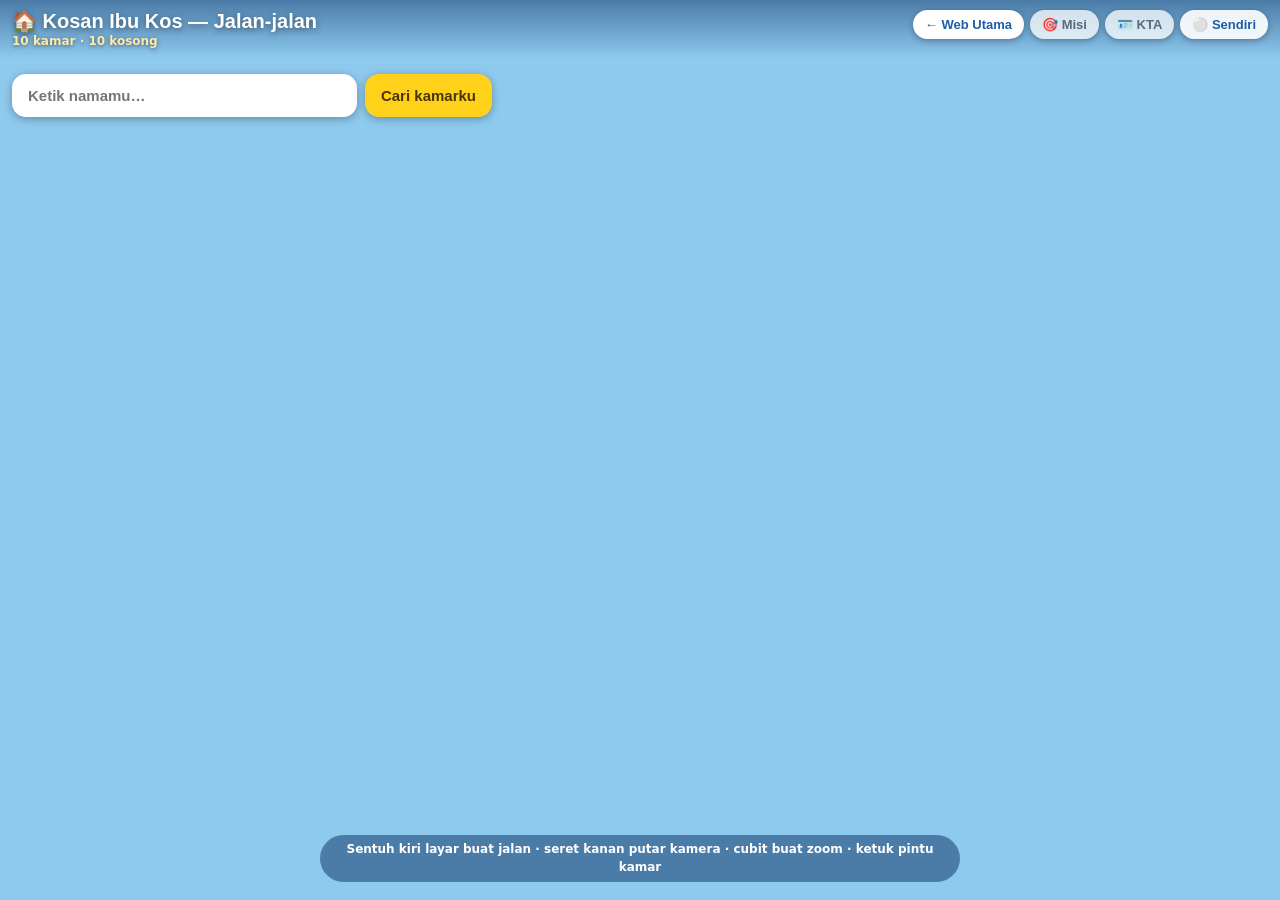
==== kosan-3d.html @ 2c5292d8 "Initial publish: Kosan Ibu Kos" ====
<!DOCTYPE html>
<html lang="id">
<head>
<meta charset="UTF-8">
<meta name="viewport" content="width=device-width, initial-scale=1, maximum-scale=1, user-scalable=no">
<title>Kosan Ibu Kos — Jalan-jalan</title>
<meta name="description" content="Jalan-jalan di Kosan Ibu Kos: gedung biru 2 lantai, 10 kamar, ruang tamu + WiFi. Ketik namamu, lihat preview kamarmu.">
<meta name="theme-color" content="#2E7FD6">
<link rel="icon" type="image/png" href="assets/favicon.png">
<link rel="stylesheet" href="fonts/fonts-local.css">
<style>
  * { box-sizing: border-box; margin: 0; padding: 0; -webkit-tap-highlight-color: transparent; }
  html, body { height: 100%; overflow: hidden; background: #8ec9ee;
    font-family: 'Nunito', system-ui, -apple-system, sans-serif; color: #1c2b3a; }
  #scene { position: fixed; inset: 0; }
  #scene canvas { display: block; touch-action: none; }

  .hud { position: fixed; z-index: 10; }
  #topbar { top: 0; left: 0; right: 0; display: flex; align-items: flex-start;
    justify-content: space-between; gap: 8px; padding: 10px 12px;
    background: linear-gradient(rgba(20,60,110,.55), rgba(20,60,110,0)); pointer-events: none; }
  #topbar > * { pointer-events: auto; }
  #hud-title h1 { font-family: 'Baloo 2', 'Nunito', sans-serif; font-size: 20px; line-height: 1.1;
    color: #fff; text-shadow: 0 2px 6px rgba(0,0,0,.45); white-space: nowrap; }
  #hud-title p { font-size: 12px; font-weight: 800; color: #FFE9A8;
    text-shadow: 0 1px 4px rgba(0,0,0,.5); margin-top: 2px; white-space: nowrap; }
  #topbtns { display: flex; flex-direction: row; flex-wrap: wrap; gap: 6px; justify-content: flex-end; }
  .pillbtn { font-family: 'Baloo 2', 'Nunito', sans-serif; font-size: 13px; font-weight: 700;
    border: none; border-radius: 999px; padding: 7px 12px; cursor: pointer;
    box-shadow: 0 2px 6px rgba(0,0,0,.3); white-space: nowrap; }
  #backLink { background: #fff; color: #1B5FA8; text-decoration: none; display: inline-block; }
  #misiBtn, #ktaBtn { background: rgba(255,255,255,.75); color: #5a6b7d; cursor: default; }

  #namebar { top: 74px; left: 12px; right: 12px; display: flex; gap: 8px; max-width: 480px; }
  #nameInput { flex: 1; min-width: 0; font-family: 'Nunito', sans-serif; font-size: 15px; font-weight: 700;
    padding: 11px 14px; border: 2px solid #fff; border-radius: 14px; outline: none;
    box-shadow: 0 2px 8px rgba(0,0,0,.3); color: #1c2b3a; }
  #nameInput:focus { border-color: #FFD11A; }
  #nameBtn { font-family: 'Baloo 2', 'Nunito', sans-serif; font-size: 15px; font-weight: 800;
    background: #FFD11A; color: #4a3400; border: none; border-radius: 14px; padding: 11px 16px;
    cursor: pointer; box-shadow: 0 2px 8px rgba(0,0,0,.3); white-space: nowrap; }
  #nameBtn:active { transform: scale(.97); }

  /* (Ronde 10b: #genderRow pindah ke dalam overlay masuk — bukan lagi
     elemen HUD; posisinya diatur #entryOverlay #genderRow.) */
  .gbtn { font-family: 'Baloo 2', 'Nunito', sans-serif; font-size: 13px; font-weight: 800;
    background: rgba(255,255,255,.85); color: #5a6b7d; border: 2px solid #fff; border-radius: 999px;
    padding: 6px 12px; cursor: pointer; box-shadow: 0 2px 6px rgba(0,0,0,.3); white-space: nowrap; }
  .gbtn.active { background: #2E7FD6; color: #fff; border-color: #2E7FD6; }
  .gbtn:active { transform: scale(.97); }

  /* Layar masuk (Ronde 10b — MULTIPLAYER-SPEC §4): overlay di atas dunia,
     nama + gender dipilih SEBELUM masuk dan TERKUNCI selama di dalam game
     (syarat multiplayer: identitas pemain lain harus stabil). */
  #entryOverlay { position: fixed; inset: 0; z-index: 40; display: none;
    align-items: center; justify-content: center; padding: 16px;
    background: rgba(10, 30, 60, .55); }
  #entryOverlay.open { display: flex; }
  #entryCard { width: 100%; max-width: 420px; background: #fff; border-radius: 20px;
    padding: 20px 18px; box-shadow: 0 10px 40px rgba(0,0,0,.45); text-align: center; }
  #entryCard h1 { font-family: 'Baloo 2', 'Nunito', sans-serif; font-size: 22px; color: #1B5FA8; }
  #entryCard .entry-sub { font-size: 14px; font-weight: 700; color: #33475c; margin: 6px 0 14px; }
  #entryName { width: 100%; font-family: 'Nunito', sans-serif; font-size: 16px; font-weight: 700;
    padding: 12px 14px; border: 2px solid #cfe0f2; border-radius: 14px; outline: none; color: #1c2b3a; }
  #entryName:focus { border-color: #FFD11A; }
  /* #genderRow tinggal di dalam kartu masuk (bukan lagi HUD): posisi
     statis di alur kartu, bukan fixed di layar. */
  #entryOverlay #genderRow { position: static; display: flex; gap: 8px; justify-content: center; margin: 12px 0; }
  #entryOverlay #genderRow .gbtn { font-size: 15px; padding: 9px 16px; }
  #entryBtn { font-family: 'Baloo 2', 'Nunito', sans-serif; font-size: 17px; font-weight: 800;
    background: #FFD11A; color: #4a3400; border: none; border-radius: 14px;
    padding: 12px 20px; width: 100%; cursor: pointer; box-shadow: 0 2px 8px rgba(0,0,0,.3); }
  #entryBtn:active { transform: scale(.98); }
  #entryCard .entry-note { font-size: 12px; font-weight: 700; color: #5a6b7d; margin-top: 12px; line-height: 1.45; }
  /* label identitas read-only di topbar (terkunci selama di dalam game) */
  #whoami { font-size: 12px; font-weight: 800; color: #fff;
    text-shadow: 0 1px 4px rgba(0,0,0,.5); margin-top: 2px; white-space: nowrap; }
  #whoami:empty { display: none; }
  #exitBtn { background: #fff; color: #1B5FA8; }
  /* Multiplayer v1 — pil status (§1.3): 🟢/🟡/⚪, ketuk = coba lagi. */
  #mpPill { background: rgba(255,255,255,.9); color: #1B5FA8; }

  /* joystick MENGAMBANG ala Mobile Legends (Ronde 9): tidak ada posisi
     tetap — alas 120px MUNCUL di titik sentuh kiri layar, hilang saat
     lepas. Posisi diatur via JS (style.left/top); display none = tidak
     menghalangi sentuhan (pointer-events none, semua sentuhan ke kanvas). */
  #joy { display: none; left: 0; top: 0; width: 120px; height: 120px; border-radius: 50%;
    background: rgba(255,255,255,.25); border: 2px solid rgba(255,255,255,.7);
    box-shadow: 0 3px 8px rgba(0,0,0,.3); touch-action: none;
    user-select: none; -webkit-user-select: none; pointer-events: none; }
  #joyKnob { position: absolute; left: 50%; top: 50%; width: 52px; height: 52px;
    border-radius: 50%; background: rgba(255,255,255,.9); border: 2px solid #fff;
    box-shadow: 0 2px 6px rgba(0,0,0,.35); transform: translate(-50%, -50%);
    pointer-events: none; }

  #roomCard { left: 12px; right: 12px; bottom: 12px; max-width: 480px; margin: 0 auto;
    background: #fff; border-radius: 18px; padding: 12px 14px 14px;
    box-shadow: 0 6px 24px rgba(0,0,0,.35); display: none; max-height: 240px; overflow-y: auto;
    transform: translateZ(0); }
  #roomCard.open { display: block; }
  /* Ronde 10a — kartu jangan menutupi avatar di tengah layar: di desktop
     kartu berlabuh di kanan bawah (avatar di tengah layar tetap keliatan);
     di HP tetap lembar bawah tapi bisa diciutkan jadi judul saja. */
  @media (min-width: 421px) {
    #roomCard { left: auto; right: 12px; bottom: 12px; width: 340px; max-width: calc(100vw - 24px); margin: 0; }
  }
  #roomCard.min #cardBody, #roomCard.min #cardActions { display: none; }
  #roomCard.min { padding-bottom: 10px; }
  #roomCard h2 { font-family: 'Baloo 2', 'Nunito', sans-serif; font-size: 18px; color: #1B5FA8;
    margin-bottom: 4px; padding-right: 76px; }
  #roomCard p { font-size: 14px; line-height: 1.45; font-weight: 700; color: #33475c; }
  #roomCard .stamp { display: inline-block; margin-top: 8px; font-family: 'Baloo 2', sans-serif;
    font-size: 12px; font-weight: 800; letter-spacing: 1px; color: #b3261e;
    border: 2px solid #b3261e; border-radius: 6px; padding: 2px 8px; transform: rotate(-2deg); }
  #roomCard .cardid { font-family: 'Baloo 2', sans-serif; font-size: 15px; color: #1B5FA8; }
  #roomCard .actions { display: flex; gap: 8px; margin-top: 10px; }
  #roomCard .actions button { font-family: 'Baloo 2', sans-serif; font-size: 14px; font-weight: 800;
    border: none; border-radius: 12px; padding: 9px 14px; cursor: pointer; }
  #goRoomBtn { background: #2E7FD6; color: #fff; }
  #cardClose { position: absolute; top: 8px; right: 10px; width: 30px; height: 30px;
    border: none; border-radius: 50%; background: #eef2f6; color: #33475c;
    font-size: 16px; font-weight: 900; cursor: pointer; }
  #cardToggle { position: absolute; top: 8px; right: 46px; width: 30px; height: 30px;
    border: none; border-radius: 50%; background: #eef2f6; color: #33475c;
    font-size: 14px; font-weight: 900; cursor: pointer; }
  #roomCard { position: fixed; }
  /* (Ronde 9: aturan card-open #joy DICABUT — joystick mengambang muncul
     di titik sentuh, tidak perlu digeser saat kartu terbuka.) */

  /* Ronde 10a — hint boleh membungkus (teks panjang terpotong di viewport
     sempit kalau nowrap) + jarak aman dari tepi bawah (safe-area iPhone). */
  #hint { left: 50%; transform: translateX(-50%); bottom: calc(18px + env(safe-area-inset-bottom, 0px));
    max-width: calc(100vw - 24px); font-size: 12px; font-weight: 800; line-height: 1.45;
    color: #fff; background: rgba(20,60,110,.55); padding: 6px 12px; border-radius: 999px;
    white-space: normal; text-align: center; pointer-events: none; }
  body.card-open #hint { display: none; }
  @media (max-width: 420px) {
    /* topbar jadi 2 baris: judul di atas, 3 pil sebaris di bawah (bukan kolom) */
    #topbar { flex-direction: column; align-items: stretch; gap: 6px; padding: 8px 12px; }
    #hud-title h1 { font-size: 16px; }
    #hud-title p { font-size: 11px; }
    #topbtns { justify-content: flex-start; }
    .pillbtn { font-size: 12px; padding: 6px 10px; }
    /* namebar di bawah topbar (topbar mobile ~81px) */
    #namebar { top: 88px; }
    #nameBtn { font-size: 14px; padding: 11px 13px; }
    /* hint naik ke atas joystick + boleh 2 baris (teks panjang) */
    #hint { bottom: calc(148px + env(safe-area-inset-bottom, 0px)); max-width: calc(100vw - 24px); white-space: normal;
      text-align: center; line-height: 1.45; font-size: 11px; }
    /* kartu lebih ramping di HP (tombol ciutkan tetap tersedia) */
    #roomCard { max-height: 200px; }
  }
</style>
<script type="importmap">
{
  "imports": {
    "three": "./vendor/three/three.module.js"
  }
}
</script>
</head>
<body>

<div id="scene"></div>

<div class="hud" id="topbar">
  <div id="hud-title">
    <h1>🏠 Kosan Ibu Kos — Jalan-jalan</h1>
    <p id="roomCount">10 kamar · 10 kosong</p>
    <p id="whoami"></p>
  </div>
  <div id="topbtns">
    <a id="backLink" class="pillbtn" href="index.html">← Web Utama</a>
    <button id="misiBtn" class="pillbtn" type="button" disabled title="Segera hadir">🎯 Misi</button>
    <button id="ktaBtn" class="pillbtn" type="button" disabled title="Segera hadir">🪪 KTA</button>
    <button id="exitBtn" class="pillbtn" type="button" style="display:none">🚪 Keluar</button>
    <button id="changeCharBtn" class="pillbtn" type="button" style="display:none">👤 Ganti karakter</button>
    <button id="mpPill" class="pillbtn" type="button" title="Status multiplayer — ketuk untuk coba lagi">⚪ Sendiri</button>
  </div>
</div>

<div class="hud" id="namebar">
  <input id="nameInput" type="text" placeholder="Ketik namamu…" maxlength="40" autocomplete="off">
  <button id="nameBtn" type="button">Cari kamarku</button>
</div>

<div class="hud" id="joy" aria-label="Joystick jalan">
  <div id="joyKnob"></div>
</div>

<div class="hud" id="hint">Sentuh kiri layar buat jalan · seret kanan putar kamera · cubit buat zoom · ketuk pintu kamar</div>

<div id="roomCard">
  <button id="cardToggle" type="button" aria-label="Ciutkan">▾</button>
  <button id="cardClose" type="button" aria-label="Tutup">✕</button>
  <h2 id="cardTitle"></h2>
  <div id="cardBody"></div>
  <div class="actions" id="cardActions"></div>
</div>

<!-- Layar masuk (Ronde 10b): nama + gender dipilih di sini SEBELUM masuk
     dunia dan terkunci di dalam game. #genderRow pindah ke sini dari HUD
     (bukan lagi toggle gonta-ganti di dalam game). -->
<div id="entryOverlay">
  <div id="entryCard">
    <h1>🏠 Kosan Ibu Kos</h1>
    <p class="entry-sub">Ketik namamu, pilih karakter, lalu masuk.</p>
    <input id="entryName" type="text" placeholder="Ketik namamu…" maxlength="40" autocomplete="off">
    <div id="genderRow">
      <button id="genderF" class="gbtn" type="button">👧 Cewek</button>
      <button id="genderM" class="gbtn" type="button">👦 Cowok</button>
    </div>
    <button id="entryBtn" type="button">Masuk Kosan</button>
    <p class="entry-note">Nama &amp; gender dikunci selama di dalam — keluar dulu untuk ganti.</p>
  </div>
</div>

<script type="module">
import * as THREE from 'three';

/* ==== PURE-START ==== */
/* Kebenaran kamar — disalin PERSIS dari web/app.js (baris 64-103).
   Jangan diubah: nama yang sama harus selalu dapat kamar + ID yang sama
   seperti di web utama. RESIDENTS kosong = semua kamar "Masih kosong". */
var RESIDENTS = {};

function normalize(nama) {
  return nama.trim().toLowerCase().replace(/\s+/g, ' ');
}
function roomFor(nama) {
  var s = normalize(nama), h = 0x811c9dc5;
  for (var i = 0; i < s.length; i++) {
    h ^= s.charCodeAt(i);
    h = Math.imul(h, 0x01000193) >>> 0;
  }
  return (h % 10) + 1;
}
function makeId(nama, room) {
  var clean = normalize(nama).replace(/[^a-z0-9]/g, '').slice(0, 4).toUpperCase();
  while (clean.length < 4) clean += 'X';
  return 'KOSAN-' + String(room).padStart(2, '0') + '-' + clean;
}
function previewFor(nama) {
  var key = normalize(nama);
  for (var n = 1; n <= 10; n++) {
    if (RESIDENTS[n] && normalize(RESIDENTS[n]) === key) {
      return { room: n, resident: true, moved: false };
    }
  }
  var hashRoom = roomFor(nama);
  if (!RESIDENTS[hashRoom]) {
    return { room: hashRoom, resident: false, moved: false };
  }
  for (var i = 1; i <= 10; i++) {
    if (!RESIDENTS[i]) {
      return { room: i, resident: false, moved: true, hashRoom: hashRoom };
    }
  }
  return null; /* kosan penuh */
}

/* Batas jalan avatar (halaman berpagar) + tabrakan gedung/meja.
   Murni matematika — bisa diuji di node tanpa WebGL. */
var YARD = { minX: -19, maxX: 19, minZ: -17, maxZ: 17 };
var BUILDING = { minX: -12.4, maxX: 12.4, minZ: -14.4, maxZ: -5.4 };
var TABLE_BOX = { minX: 15.2, maxX: 16.8, minZ: -2.8, maxZ: -1.2 };

function collideBuilding(x, z) {
  var r = 0.4;
  var bx0 = BUILDING.minX - r, bx1 = BUILDING.maxX + r;
  var bz0 = BUILDING.minZ - r, bz1 = BUILDING.maxZ + r;
  if (x > bx0 && x < bx1 && z > bz0 && z < bz1) {
    var dxl = x - bx0, dxr = bx1 - x, dzl = z - bz0, dzr = bz1 - z;
    var m = Math.min(dxl, dxr, dzl, dzr);
    if (m === dxl) x = bx0; else if (m === dxr) x = bx1;
    else if (m === dzl) z = bz0; else z = bz1;
  }
  return { x: x, z: z };
}
/* ---------- kontrol + kamera ala open-world-fantasy ----------
   Di-port VERBATIM dari ~/workspace/open-world-fantasy/js/controls.js
   (fungsi murni) + js/main.js (wiring) + js/config.js (SPEED/CAMERA).
   Ronde 7: menggantikan TOTAL skema ronde 4-6 (D-pad -> joystick
   avatar-relative -> joystick camera-relative + rotateCamera). Ketiga
   skema itu semuanya ditolak pemilik ("aneh banget kontrolnya"); skema
   fantasy ini yang sudah dia suka dan terbukti nyaman di HP-nya.
   Yang TIDAK di-port dan kenapa:
   - isTap: hanya untuk tombol yang berbagi layar dengan drag (tombol
     lompat fantasy). Ketuk pintu/teras/Ibu Kosan pakai handler sendiri
     (gerak<=10px + durasi<=1000ms, sudah lolos) — JANGAN disentuh.
   - stepVertical/resolveVertical/easeToward/collidesAt: gravitasi,
     lompat, air, dan tabrakan medan fantasy. Kosan: tanah datar y=0,
     tanpa lompat/air; tabrakan gedung/meja tetap pakai collideBuilding
     + TABLE_BOX Kosan (diterapkan axis-separated di animate).
   - groundHeight: tanah Kosan datar (0) — cameraPos memakai lantai
     minimum kamera 0,5 m. */
var SPEED = { walk: 4, run: 7 }; /* fantasy config.js */
var KOSAN_CAM = { dist: 9.5, min: 3, max: 12 }; /* dist awal 9,5 (framing spawn), zoom 3-12 ala fantasy */

function clampJoystick(dx, dy) {
  var mag = Math.hypot(dx, dy);
  if (mag <= 1) return { x: dx, y: dy };
  return { x: dx / mag, y: dy / mag };
}

/* Deadzone dengan histeresis (fantasy controls.js): mulai bergerak
   lewat 0,15, berhenti hanya di bawah 0,08 — getar jempol di dekat
   tepi stick tidak membuat karakter kejang (nyala-mati tiap frame). */
function deadzoneLatch(rawMag, wasMoving) {
  if (wasMoving) {
    if (rawMag < 0.08) return { mag: 0, moving: false };
    return { mag: rawMag, moving: true };
  }
  if (rawMag < 0.15) return { mag: 0, moving: false };
  return { mag: rawMag, moving: true };
}

/* Belok jalur terpendek (fantasy turnToward): current menuju target
   sejauh fraksi alpha, lewat sambungan ±PI yang pendek. */
function turnToward(current, target, alpha) {
  var a = Math.min(1, Math.max(0, alpha));
  var d = target - current;
  d = Math.atan2(Math.sin(d), Math.cos(d));
  return current + d * a;
}

/* Arah gerak camera-relative (fantasy moveVector): joystick atas
   (y = -1) = maju menjauhi kamera. Mengembalikan vektor satuan. */
function moveVector(joy, camYaw) {
  var mag = Math.hypot(joy.x, joy.y);
  if (mag < 1e-6) return { x: 0, z: 0 };
  var fx = -Math.sin(camYaw);
  var fz = -Math.cos(camYaw);
  var rx = Math.cos(camYaw);
  var rz = -Math.sin(camYaw);
  var mx = rx * joy.x + fx * -joy.y;
  var mz = rz * joy.x + fz * -joy.y;
  var m = Math.hypot(mx, mz) || 1;
  return { x: mx / m, z: mz / m };
}

/* Jepit pitch kamera (fantasy clampCamera): [-0,15, 1,1] radian. */
function clampCamera(pitch) {
  return Math.min(1.1, Math.max(-0.15, pitch));
}

/* Posisi kamera orbit (fantasy cameraPos): dist meter dari target pada
   yaw/pitch orbit, tidak di bawah 0,5 m dari tanah (tanah Kosan datar).
   Target Kosan = posisi avatar (y=0); +1,2 m di rumus = tinggi kamera
   di atas target, dan lookAt memakai target.y+1,5 (lihat animate). */
function cameraPos(target, yaw, pitch, dist) {
  var hDist = dist * Math.cos(pitch);
  var x = target.x + Math.sin(yaw) * hDist;
  var z = target.z + Math.cos(yaw) * hDist;
  var y = Math.max(target.y + Math.sin(pitch) * dist + 1.2, 0.5);
  return { x: x, y: y, z: z };
}

/* Zoom cubit: jari merenggang (d1 > d0) = mendekat (fantasy zoomByPinch). */
function zoomByPinch(dist, d0, d1) {
  if (d1 <= 0) return dist;
  return Math.max(KOSAN_CAM.min, Math.min(KOSAN_CAM.max, dist * (d0 / d1)));
}

/* Zoom roda gulir: gulir ke atas (deltaY negatif) = mendekat. */
function zoomByWheel(dist, deltaY) {
  return Math.max(KOSAN_CAM.min, Math.min(KOSAN_CAM.max, dist * (1 + deltaY * 0.001)));
}

/* ==== PURE-END ==== */

/* ==== MP-PURE-START ==== */
/* Multiplayer v1 — fungsi MURNI (MULTIPLAYER-SPEC §2, §3, §8).
   Tanpa THREE / DOM / MQTT: bisa diekstrak verbatim ke harness node.
   Memakai YARD dari blok PURE (batas validasi §2.7). */
var BROKERS = ['wss://broker.emqx.io:8084/mqtt', 'wss://broker.hivemq.com:8884/mqtt'];
var MP_TOPICS = { pos: 'kosan-ibu-kos/v1/pos', presence: 'kosan-ibu-kos/v1/presence/' };
var MP_RATE_MS = 100; /* publish pos maks tiap 100 ms (~10 Hz saat bergerak) */
var MP_HEARTBEAT_MS = 3000; /* heartbeat pos saat diam */
var MP_PRESENCE_MS = 30000; /* presence retained ditulis ulang tiap 30 dtk */
var MP_TIMEOUT_MS = 5000; /* tak ada kabar 5 dtk -> hapus pemain */
var MP_MAX_RENDER = 20; /* maks avatar remote dirender */
var MP_MAX_ROSTER = 50; /* maks entri pemain lain disimpan */

function mpRealmDikenal(realm) {
  if (realm === 'yard' || realm === 'living') return realm;
  if (typeof realm === 'string' && /^room-(?:[1-9]|10)$/.test(realm)) return realm;
  return 'yard'; /* realm tak dikenal -> perlakukan sebagai yard (§2.7) */
}
function mpBangunPos(id, nama, gender, realm, x, z, rot, gerak, ts) {
  return { id: id, nama: (nama || '').trim().slice(0, 40) || 'Pemain', gender: gender,
    realm: mpRealmDikenal(realm), x: x, z: z,
    rot: Math.atan2(Math.sin(rot), Math.cos(rot)),
    gerak: Math.max(0, Math.min(1, gerak)), ts: ts };
}
function mpBangunPresence(id, nama, gender, realm, ts) {
  return { id: id, nama: (nama || '').trim().slice(0, 40) || 'Pemain', gender: gender,
    realm: mpRealmDikenal(realm), ts: ts };
}
function mpPesanPergi(id) { /* keluar bersih (§4.4): presence '' retained */
  return { topic: MP_TOPICS.presence + id, payload: '', retain: true };
}
function mpValidasiPos(m, selfId) {
  if (!m || typeof m !== 'object') return null;
  if (typeof m.id !== 'string' || !m.id || m.id === selfId) return null;
  if (typeof m.x !== 'number' || !isFinite(m.x) || m.x < YARD.minX - 1 || m.x > YARD.maxX + 1) return null;
  if (typeof m.z !== 'number' || !isFinite(m.z) || m.z < YARD.minZ - 1 || m.z > YARD.maxZ + 1) return null;
  if (typeof m.rot !== 'number' || !isFinite(m.rot)) return null;
  if (typeof m.gerak !== 'number' || !isFinite(m.gerak) || m.gerak < 0 || m.gerak > 1) return null;
  if (m.gender !== 'cewek' && m.gender !== 'cowok') return null;
  var nama = (typeof m.nama === 'string' ? m.nama.trim().slice(0, 40) : '') || 'Pemain';
  return { id: m.id, nama: nama, gender: m.gender,
    realm: mpRealmDikenal(typeof m.realm === 'string' ? m.realm : 'yard'),
    x: m.x, z: m.z, rot: Math.atan2(Math.sin(m.rot), Math.cos(m.rot)), gerak: m.gerak,
    ts: (typeof m.ts === 'number' ? m.ts : 0) };
}
function mpValidasiPresence(m, selfId) {
  if (!m || typeof m !== 'object') return null;
  if (typeof m.id !== 'string' || !m.id || m.id === selfId) return null;
  if (m.gender !== 'cewek' && m.gender !== 'cowok') return null;
  var nama = (typeof m.nama === 'string' ? m.nama.trim().slice(0, 40) : '') || 'Pemain';
  return { id: m.id, nama: nama, gender: m.gender,
    realm: mpRealmDikenal(typeof m.realm === 'string' ? m.realm : 'yard'),
    ts: (typeof m.ts === 'number' ? m.ts : 0) };
}
function mpProsesPesan(topik, teks, selfId) {
  if (typeof topik !== 'string') return null;
  var isPos = (topik === MP_TOPICS.pos);
  var isPresence = (topik.indexOf(MP_TOPICS.presence) === 0);
  if (!isPos && !isPresence) return null;
  if (isPresence && teks === '') {
    var idPergi = topik.slice(MP_TOPICS.presence.length);
    if (!idPergi || idPergi === selfId) return null;
    return { kind: 'hapus', id: idPergi };
  }
  var m;
  try { m = JSON.parse(teks); } catch (e) { return null; }
  if (isPos) {
    var p = mpValidasiPos(m, selfId);
    return p ? { kind: 'pos', msg: p } : null;
  }
  var pr = mpValidasiPresence(m, selfId);
  return pr ? { kind: 'presence', msg: pr } : null;
}
function mpHashFase(id) { /* offset fase ayunan 0..2π, turunan dari id (§3.4) */
  var h = 0;
  for (var i = 0; i < id.length; i++) h = (Math.imul(h, 31) + id.charCodeAt(i)) >>> 0;
  return (h % 628) / 100;
}
function mpBungkusSudut(beda) { /* bungkus beda hadap ke [-PI, PI] (§3.3) */
  while (beda > Math.PI) beda -= Math.PI * 2;
  while (beda < -Math.PI) beda += Math.PI * 2;
  return beda;
}
function mpLerpSatu(nilai, target, dt) { /* lerp eksponensial 1-exp(-12*dt) (§3.3) */
  return nilai + (target - nilai) * (1 - Math.exp(-12 * dt));
}
function mpHarusPublish(lastSent, now, bergerak) { /* rate publish (§2.4) */
  if (now - lastSent < MP_RATE_MS) return false;
  return bergerak || (now - lastSent >= MP_HEARTBEAT_MS);
}
function mpSweeperTick(entries, now) { /* id yang tak ada kabar > 5 dtk (§2.5) */
  var out = [];
  for (var id in entries) {
    var e = entries[id];
    if (e.bot) continue; /* bot tes ?bot=N tidak pernah timeout */
    if (now - e.lastSeen > MP_TIMEOUT_MS) out.push(id);
  }
  return out;
}
function mpPilihBuang(entries, maxN) { /* roster > 50: buang lastSeen tertua (§2.7) */
  var ids = Object.keys(entries);
  if (ids.length <= maxN) return [];
  ids.sort(function (a, b) { return (entries[a].lastSeen || 0) - (entries[b].lastSeen || 0); });
  return ids.slice(0, ids.length - maxN);
}
function mpHitungDuplikat(entries) { /* label akhiran · #XXXX (§2.6) */
  /* Dihitung PER ALAM: dua nama sama di alam berbeda tidak pernah tampil
     bersama di satu layar, jadi tidak perlu akhiran. */
  var hitung = {};
  for (var id in entries) {
    var e = entries[id];
    var k = e.realm + '\n' + String(e.nama || '').trim().toLowerCase();
    hitung[k] = (hitung[k] || 0) + 1;
  }
  var out = {};
  for (var id2 in entries) {
    var e2 = entries[id2];
    var k2 = e2.realm + '\n' + String(e2.nama || '').trim().toLowerCase();
    out[id2] = hitung[k2] > 1 ? (e2.nama + ' · #' + id2.slice(0, 4)) : e2.nama;
  }
  return out;
}
function mpPilihRender(entries, myX, myZ, myRealm, maxN) { /* 20 terdekat di realm sama (§3.5) */
  var arr = [];
  for (var id in entries) {
    var e = entries[id];
    if (e.realm !== myRealm) continue;
    var dx = e.tx - myX, dz = e.tz - myZ;
    arr.push({ id: id, d: dx * dx + dz * dz });
  }
  arr.sort(function (a, b) { return a.d - b.d; });
  var out = [];
  for (var i = 0; i < arr.length && i < maxN; i++) out.push(arr[i].id);
  return out;
}
function mpTeksStatus(status, n) { /* teks pil status (§1.3) */
  if (status === 'on') return n > 0 ? ('🟢 ' + n + ' pemain di sini') : '🟢 Tersambung';
  if (status === 'connecting') return '🟡 Menghubungkan…';
  return '⚪ Sendiri — ketuk untuk coba lagi';
}
/* ==== MP-PURE-END ==== */

/* ---------- util ---------- */
function escapeHtml(s) {
  return String(s).replace(/[&<>"']/g, function (c) {
    return { '&': '&amp;', '<': '&lt;', '>': '&gt;', '"': '&quot;', "'": '&#39;' }[c];
  });
}
function textTexture(text, opt) {
  opt = opt || {};
  var w = opt.w || 512, h = opt.h || 128;
  var cv = document.createElement('canvas');
  cv.width = w; cv.height = h;
  var ctx = cv.getContext('2d');
  function draw() {
    ctx.clearRect(0, 0, w, h);
    if (opt.bg) { ctx.fillStyle = opt.bg; ctx.fillRect(0, 0, w, h); }
    if (opt.circle) {
      ctx.fillStyle = opt.circle;
      ctx.beginPath(); ctx.arc(w / 2, h / 2, Math.min(w, h) / 2 - 6, 0, Math.PI * 2); ctx.fill();
    }
    ctx.font = (opt.weight || 800) + ' ' + (opt.size || 64) + 'px "Baloo 2", "Nunito", sans-serif';
    ctx.textAlign = 'center'; ctx.textBaseline = 'middle';
    if (opt.stroke) { ctx.lineWidth = opt.strokeWidth || 10; ctx.strokeStyle = opt.stroke; ctx.strokeText(text, w / 2, h / 2 + 2); }
    ctx.fillStyle = opt.color || '#fff';
    ctx.fillText(text, w / 2, h / 2 + 2);
  }
  draw();
  var tex = new THREE.CanvasTexture(cv);
  tex.colorSpace = THREE.SRGBColorSpace;
  tex.anisotropy = 4;
  /* gambar ulang di canvas yang sama (dipakai papan setelah font web siap) */
  tex.userData.redraw = function () { draw(); tex.needsUpdate = true; };
  return tex;
}

/* ---------- renderer / scene / kamera ---------- */
var container = document.getElementById('scene');
var renderer = new THREE.WebGLRenderer({ antialias: true });
renderer.setPixelRatio(Math.min(window.devicePixelRatio || 1, 2));
renderer.setSize(window.innerWidth, window.innerHeight);
renderer.shadowMap.enabled = true;
renderer.shadowMap.type = THREE.PCFSoftShadowMap;
container.appendChild(renderer.domElement);

var scene = new THREE.Scene();
scene.background = new THREE.Color(0x8ec9ee);
scene.fog = new THREE.Fog(0x8ec9ee, 55, 110);

/* ---------- kamera orbit ala open-world-fantasy (OrbitControls DICABUT
   ronde 7 — vendor/three/OrbitControls.js tidak terpakai lagi) ----------
   State: camYaw (azimuth), camPitch (ketinggian), camDist (jarak zoom),
   camTarget (titik yang diikuti = posisi avatar). Nilai awal mereproduksi
   framing spawn lama — dicek hitungannya: camTarget (0,0,12),
   camYaw 0, camPitch 0,35, camDist 9,5 ->
   hDist = 9,5*cos(0,35) = 8,92; kamera (0, 0+sin(0,35)*9,5+1,2, 12+8,92)
   = (0, 4,46, 20,92) ≈ (0, 4,5, 21) lama; lookAt (0, 1,5, 12) ≈ target
   lama (0, 1,2, 12). */
var camera = new THREE.PerspectiveCamera(55, window.innerWidth / window.innerHeight, 0.1, 200);
camera.position.set(0, 4.5, 21);
var camYaw = 0, camPitch = 0.25, camDist = KOSAN_CAM.dist; /* Ronde 10d: pitch 0,35 -> sudut atas papan KOSAN DIBUKA 29,3 deg > setengah-FOV 27,5 (terpotong di tepi atas layar spawn); 0,25 -> 25,2 deg, muat */
var camTarget = new THREE.Vector3(0, 0, 12);

/* ---------- cahaya siang ---------- */
var sun = new THREE.DirectionalLight(0xfff2d9, 2.0);
sun.position.set(18, 30, 14);
sun.castShadow = true;
sun.shadow.mapSize.set(1024, 1024);
sun.shadow.camera.left = -30; sun.shadow.camera.right = 30;
sun.shadow.camera.top = 30; sun.shadow.camera.bottom = -30;
sun.shadow.camera.far = 90;
sun.shadow.bias = -0.0005;
scene.add(sun);
scene.add(new THREE.HemisphereLight(0xbfe3ff, 0x8fbf6a, 1.0));

/* ---------- material dipakai ulang ---------- */
var M = {
  blueWall: new THREE.MeshLambertMaterial({ color: 0x2e8fe0 }),
  blueDark: new THREE.MeshLambertMaterial({ color: 0x1b5fa8 }),
  white: new THREE.MeshLambertMaterial({ color: 0xffffff }),
  trim: new THREE.MeshLambertMaterial({ color: 0xf4f8ff }),
  roof: new THREE.MeshLambertMaterial({ color: 0x8d9aa8 }),
  glass: new THREE.MeshBasicMaterial({ color: 0xfff3c4 }),
  ground: new THREE.MeshLambertMaterial({ color: 0x69b85e }),
  path: new THREE.MeshLambertMaterial({ color: 0xd8d3c8 }),
  fence: new THREE.MeshLambertMaterial({ color: 0xffffff }),
  trunk: new THREE.MeshLambertMaterial({ color: 0x8a5a33 }),
  leaf: new THREE.MeshLambertMaterial({ color: 0x3f9e4d }),
  leaf2: new THREE.MeshLambertMaterial({ color: 0x57b368 }),
  wood: new THREE.MeshLambertMaterial({ color: 0xa9743f }),
  woodDark: new THREE.MeshLambertMaterial({ color: 0x7c5227 }),
  skin: new THREE.MeshLambertMaterial({ color: 0xf2c89b }),
  shirtRed: new THREE.MeshLambertMaterial({ color: 0xe14b4b }),
  pantsGrey: new THREE.MeshLambertMaterial({ color: 0x8d9aa8 }),
  capBlue: new THREE.MeshLambertMaterial({ color: 0x2e7fd6 }),
  /* --- palet karakter "anak kos" (desain sendiri, Ronde 8) --- */
  teeCream: new THREE.MeshLambertMaterial({ color: 0xf6ce7d }),
  teeTeal: new THREE.MeshLambertMaterial({ color: 0x2a9d8f }),
  shortsKhaki: new THREE.MeshLambertMaterial({ color: 0xd9c08a }),
  shoeWhite: new THREE.MeshLambertMaterial({ color: 0xf7f9fc }),
  skinBebaz: new THREE.MeshLambertMaterial({ color: 0xe0a97e }),
  eyeDark: new THREE.MeshBasicMaterial({ color: 0x141414 }),
  cheekPink: new THREE.MeshBasicMaterial({ color: 0xf28b82, transparent: true, opacity: 0.55 }),
  smileBrown: new THREE.MeshLambertMaterial({ color: 0x5a2e22 }),
  dressBlue: new THREE.MeshLambertMaterial({ color: 0x2e7fd6 }),
  apron: new THREE.MeshLambertMaterial({ color: 0xff8c2e }),
  hairDark: new THREE.MeshLambertMaterial({ color: 0x3a2a1e }),
  hairGrey: new THREE.MeshLambertMaterial({ color: 0xd8d8d8 }),
  routerWhite: new THREE.MeshLambertMaterial({ color: 0xf2f4f6 }),
  ledGreen: new THREE.MeshBasicMaterial({ color: 0x2ecc40 }),
  rug: new THREE.MeshLambertMaterial({ color: 0xd95f4b }),
  cushion: new THREE.MeshLambertMaterial({ color: 0xffd11a }),
  cushion2: new THREE.MeshLambertMaterial({ color: 0x2ecc71 }),
  /* --- interior ruang tamu (Ronde 10b, "beda alam") --- */
  wallCream: new THREE.MeshLambertMaterial({ color: 0xf3e5c8 }),
  ceilCream: new THREE.MeshLambertMaterial({ color: 0xe8dcc0 }),
  floorWood: new THREE.MeshLambertMaterial({ color: 0xc9a06a }),
  cloud: new THREE.MeshLambertMaterial({ color: 0xffffff }),
  signBg: new THREE.MeshLambertMaterial({ color: 0x1b4f8a })
};
var GEO = {
  box: new THREE.BoxGeometry(1, 1, 1),
  sphere: new THREE.SphereGeometry(1, 20, 14),
  cyl: new THREE.CylinderGeometry(1, 1, 1, 12),
  capsule: new THREE.CapsuleGeometry(1, 1, 4, 10)
};
function box(mat, sx, sy, sz, x, y, z, parent) {
  var m = new THREE.Mesh(GEO.box, mat);
  m.scale.set(sx, sy, sz); m.position.set(x, y, z);
  m.castShadow = true; m.receiveShadow = true;
  (parent || scene).add(m);
  return m;
}
function ball(mat, r, x, y, z, parent, sx, sy, sz) {
  var m = new THREE.Mesh(GEO.sphere, mat);
  m.scale.set(r * (sx || 1), r * (sy || 1), r * (sz || 1));
  m.position.set(x, y, z);
  m.castShadow = true;
  (parent || scene).add(m);
  return m;
}
function cyl(mat, rt, rb, h, x, y, z, parent) {
  var m = new THREE.Mesh(GEO.cyl, mat);
  m.scale.set(rt, h, rb);
  m.position.set(x, y, z);
  m.castShadow = true;
  (parent || scene).add(m);
  return m;
}

/* ---------- dunia ---------- */
var ROOM_DOORS = {};   /* n -> { mesh, pos } */
var clickables = [];   /* mesh dengan userData.card */
var LIVING_POS = new THREE.Vector3(16, 0.5, -2);

function buildWorld() {
  /* tanah + jalan setapak */
  var ground = new THREE.Mesh(new THREE.PlaneGeometry(140, 140), M.ground);
  ground.rotation.x = -Math.PI / 2;
  ground.receiveShadow = true;
  scene.add(ground);
  var path = box(M.path, 2.4, 0.06, 24, 0, 0.03, 6);
  path.receiveShadow = true;

  /* pagar keliling (celah gerbang di selatan) */
  function fenceRun(x0, z0, x1, z1) {
    var len = Math.hypot(x1 - x0, z1 - z0);
    var m = box(M.fence, len, 0.9, 0.15, (x0 + x1) / 2, 0.45, (z0 + z1) / 2);
    m.rotation.y = -Math.atan2(z1 - z0, x1 - x0);
    return m;
  }
  fenceRun(-20, -18, 20, -18);
  fenceRun(-20, -18, -20, 18);
  fenceRun(20, -18, 20, 18);
  fenceRun(-20, 18, -1.6, 18);
  fenceRun(1.6, 18, 20, 18);
  box(M.fence, 0.3, 1.5, 0.3, -1.6, 0.75, 18);
  box(M.fence, 0.3, 1.5, 0.3, 1.6, 0.75, 18);

  /* ---- gedung kosan: biru terang, 2 lantai ---- */
  var bld = box(M.blueWall, 24, 7, 8, 0, 3.5, -10);
  bld.castShadow = true;
  /* lis putih antar lantai + lis atap */
  box(M.trim, 24.4, 0.25, 8.3, 0, 3.35, -10);
  box(M.trim, 24.4, 0.3, 8.3, 0, 6.95, -10);
  /* atap datar + parapet */
  box(M.roof, 24.6, 0.25, 8.6, 0, 7.15, -10);
  box(M.blueDark, 24.6, 0.6, 0.25, 0, 7.5, -5.85);
  box(M.blueDark, 24.6, 0.6, 0.25, 0, 7.5, -14.15);
  box(M.blueDark, 0.25, 0.6, 8.3, -12.2, 7.5, -10);
  box(M.blueDark, 0.25, 0.6, 8.3, 12.2, 7.5, -10);

  /* papan KOSAN DIBUKA di atas atap depan — RONDE 2: tekstur + mesh DIBANGUN
     SETELAH document.fonts.ready (font Baloo 2 sudah termuat), supaya teks
     tidak pernah digambar dengan font fallback. Sebelum callback, papan
     belum ada di scene. Fallback 3 detik kalau fonts.ready tidak kunjung
     resolve. ?debug=sign: <img> menampilkan canvas yang SAMA dengan
     tekstur baru. ?debug=nosign: mesh papan tidak ditambahkan ke scene
     (diagnostik kotak biru — kalau kotak hilang, kotak = papan). */
  var sign = null;
  var signTex = null;
  window.__kosanSign = null;
  var signDebugImg = null;
  if (location.search.indexOf('debug=sign') !== -1) {
    signDebugImg = document.createElement('img');
    signDebugImg.alt = 'debug tekstur papan KOSAN DIBUKA';
    signDebugImg.style.cssText = 'position:fixed;top:8px;left:8px;z-index:9999;max-width:92vw;border:3px solid #ff0000;background:#fff;';
    document.body.appendChild(signDebugImg);
  }
  var signBuilt = false;
  function buildSign() {
    if (signBuilt) return;
    signBuilt = true;
    signTex = textTexture('KOSAN DIBUKA', { w: 1024, h: 160, bg: '#1b4f8a', color: '#ffffff', size: 104 });
    sign = new THREE.Mesh(new THREE.PlaneGeometry(13, 2.03),
      new THREE.MeshBasicMaterial({ map: signTex, side: THREE.DoubleSide }));
    sign.position.set(0, 8.6, -5.7);
    sign.material.map = signTex;
    sign.material.needsUpdate = true;
    if (location.search.indexOf('debug=nosign') === -1) scene.add(sign);
    window.__kosanSign = sign;
    if (signDebugImg) signDebugImg.src = signTex.image.toDataURL();
  }
  if (document.fonts && document.fonts.ready) {
    document.fonts.ready.then(buildSign);
    setTimeout(buildSign, 3000);
  } else {
    buildSign();
  }
  /* tiang penyangga papan */
  box(M.blueDark, 0.18, 1.6, 0.18, -5, 7.9, -5.85);
  box(M.blueDark, 0.18, 1.6, 0.18, 5, 7.9, -5.85);

  /* jendela (bingkai putih + kaca hangat) */
  var winX = [-7.5, -2.5, 2.5, 7.5];
  winX.forEach(function (x) {
    [1.9, 5.3].forEach(function (y) {
      box(M.trim, 1.7, 1.5, 0.06, x, y, -5.96);
      var g = new THREE.Mesh(new THREE.PlaneGeometry(1.4, 1.2), M.glass);
      g.position.set(x, y, -5.92);
      scene.add(g);
    });
  });

  /* balkon lantai 2 + pagar balkon + kolom */
  box(M.trim, 24, 0.25, 1.8, 0, 3.3, -5.1);
  box(M.white, 24, 0.08, 0.08, 0, 4.35, -4.25);
  for (var px = -11.5; px <= 11.5; px += 2.3) {
    box(M.white, 0.08, 0.95, 0.08, px, 3.85, -4.25);
  }
  box(M.trim, 0.5, 3.3, 0.5, -11.5, 1.65, -4.6);
  box(M.trim, 0.5, 3.3, 0.5, 11.5, 1.65, -4.6);

  /* 10 pintu kamar bernomor */
  var doorX = [-10, -5, 0, 5, 10];
  for (var n = 1; n <= 10; n++) {
    var floor2 = n > 5;
    var x = doorX[(n - 1) % 5];
    var yBase = floor2 ? 3.42 : 0;
    var doorMat = new THREE.MeshLambertMaterial({ color: 0xa9743f });
    var door = new THREE.Mesh(GEO.box, doorMat);
    door.scale.set(1.3, 2.4, 0.14);
    door.position.set(x, yBase + 1.2, -5.94);
    door.castShadow = true;
    door.userData = { card: 'room', room: n };
    scene.add(door);
    clickables.push(door);
    /* gagang pintu */
    ball(new THREE.MeshLambertMaterial({ color: 0xffd11a }), 0.07, x + 0.45, yBase + 1.15, -5.85);
    /* nomor di atas pintu */
    var numTex = textTexture(String(n), { w: 256, h: 256, circle: '#ffffff', color: '#1b5fa8', size: 150 });
    var num = new THREE.Mesh(new THREE.PlaneGeometry(0.55, 0.55),
      new THREE.MeshBasicMaterial({ map: numTex, transparent: true }));
    num.position.set(x, yBase + 2.78, -5.9);
    scene.add(num);
    ROOM_DOORS[n] = {
      mesh: door,
      pos: new THREE.Vector3(x, yBase + 1.2, -4.1)
    };
  }

  /* ---- ruang tamu (teras di sisi kanan depan gedung) ---- */
  var rug = box(M.rug, 5.4, 0.05, 4.2, 16, 0.03, -2);
  rug.userData = { card: 'living' };
  rug.castShadow = false;
  clickables.push(rug);
  var table = box(M.wood, 1.6, 0.12, 0.9, 16, 0.45, -2);
  table.userData = { card: 'living' };
  clickables.push(table);
  box(M.woodDark, 0.12, 0.45, 0.12, 15.35, 0.22, -2.35);
  box(M.woodDark, 0.12, 0.45, 0.12, 16.65, 0.22, -2.35);
  box(M.woodDark, 0.12, 0.45, 0.12, 15.35, 0.22, -1.65);
  box(M.woodDark, 0.12, 0.45, 0.12, 16.65, 0.22, -1.65);
  /* Ronde 10b — router PINDAH KE DALAM ruang tamu (buildLivingRoom):
     tidak ada lagi WiFi di atas meja terbuka di halaman depan (perintah
     pemilik: tidak ada orang naruh router di luar rumah). Meja teras tetap
     ada sebagai tempat duduk luar, tanpa router. */
  /* bantal duduk */
  var c1 = cyl(M.cushion, 0.42, 0.42, 0.18, 14.3, 0.09, -3.2);
  c1.userData = { card: 'living' }; clickables.push(c1);
  var c2 = cyl(M.cushion2, 0.42, 0.42, 0.18, 17.7, 0.09, -0.9);
  c2.userData = { card: 'living' }; clickables.push(c2);
  /* hit-proxy tak terlihat untuk SELURUH teras (ronde 2): router kecil susah
     diketuk — proxy ini menjamin ketukan di area teras membuka kartu WiFi.
     visible tetap true (raycast melewatkan visible:false); tak kasat mata
     via opacity 0 + depthWrite false; tidak menulis bayangan. */
  var livingHit = new THREE.Mesh(new THREE.BoxGeometry(7, 1.6, 5.4),
    new THREE.MeshBasicMaterial({ transparent: true, opacity: 0, depthWrite: false }));
  livingHit.position.set(16, 0.8, -2);
  livingHit.userData = { card: 'living' };
  scene.add(livingHit);
  clickables.push(livingHit);
  /* papan kecil RUANG TAMU */
  cyl(M.woodDark, 0.06, 0.06, 1.6, 13.4, 0.8, -4.6);
  var rtTex = textTexture('RUANG TAMU', { w: 512, h: 128, bg: '#7c5227', color: '#ffffff', size: 62 });
  var rt = new THREE.Mesh(new THREE.PlaneGeometry(1.7, 0.42),
    new THREE.MeshBasicMaterial({ map: rtTex }));
  rt.position.set(13.4, 1.75, -4.6);
  rt.rotation.y = Math.PI / 4;
  scene.add(rt);

  /* pohon + bangku */
  function tree(x, z) {
    cyl(M.trunk, 0.22, 0.3, 2.2, x, 1.1, z);
    ball(M.leaf, 1.5, x, 3.1, z);
    ball(M.leaf2, 1.0, x + 0.8, 2.5, z + 0.3);
    ball(M.leaf2, 0.9, x - 0.7, 2.6, z - 0.4);
  }
  tree(-17, 8); tree(17.5, 9); tree(-17, -11.5);
  box(M.wood, 1.8, 0.08, 0.5, 3.5, 0.5, 3.5);
  box(M.woodDark, 0.08, 0.5, 0.08, 2.7, 0.25, 3.5);
  box(M.woodDark, 0.08, 0.5, 0.08, 4.3, 0.25, 3.5);
  box(M.wood, 1.8, 0.6, 0.08, 3.5, 0.85, 3.28);

  /* awan */
  function cloud(x, y, z, s) {
    var g = new THREE.Group();
    ball(M.cloud, 1.6 * s, 0, 0, 0, g);
    ball(M.cloud, 1.1 * s, 1.6 * s, -0.2 * s, 0.3 * s, g);
    ball(M.cloud, 1.0 * s, -1.5 * s, -0.25 * s, -0.2 * s, g);
    g.position.set(x, y, z);
    g.children.forEach(function (c) { c.castShadow = false; });
    scene.add(g);
  }
  cloud(-22, 20, -30, 1.2); cloud(18, 23, -38, 1.5); cloud(2, 21, 30, 1.0);
}

/* ---------- ruang tamu DALAM — "beda alam" (Ronde 10b) ----------
   Perintah pemilik 8 Nov 21:01: masuk kosan dibikin beda alam kayak Museum
   3D Hearts2Hearts — interior adalah scene/ruang TERPISAH dari halaman
   luar, dimasuki lewat pintu. Keputusan implementasi: scene THREE kedua
   (livingScene), BUKAN geometri di lokasi teras. Alasan:
   - Sesuai perintah ("beda alam", scene terpisah) + MULTIPLAYER-SPEC §8
     (realm = field di pesan; 'living' sudah disiapkan sejak v1).
   - Halaman tidak perlu dirombak: buildWorld() tidak disentuh sama
     sekali; kamera/joystick/animate yang sama dipakai ulang dengan
     realm aktif sebagai saklar (render + tabrakan + ketuk).
   - Dinding satu-sisi (menghadap ke dalam): kamera orbit tidak pernah
     terhalang dinding saat zoom-out — avatar selalu kelihatan.
   Router ada DI DALAM ruangan ini (meja + 2 antena + LED hijau),
   bukan lagi di atas meja terbuka di halaman depan. */
var livingScene = new THREE.Scene();
livingScene.background = new THREE.Color(0x2b2118);
var livingClickables = []; /* target ketuk di alam 'living' */
/* Batas jalan + tabrakan di dalam ruangan 9x7 (dinding dikurangi radius
   avatar 0,4); meja router di sisi utara. */
var LIVING = { minX: -4.0, maxX: 4.0, minZ: -3.0, maxZ: 3.0 };
var LIVING_TABLE = { minX: -1.1, maxX: 1.1, minZ: -2.9, maxZ: -1.3 };
/* Ronde 10d (perintah pemilik 22:33): perabot 10c DICABUT — isi kosan
   dibangun lewat komen + like terbanyak, fasilitas muncul di 3D HANYA
   setelah dibangun di episode. Ruangan kembali sederhana: meja router
   (Ep2, sudah dibangun) + alas + 2 bantal. */
var LIVING_SPAWN = { x: 1.2, z: -0.5, rot: Math.PI }; /* tengah ruangan menghadap meja router (Ronde 10d: spawn lama z 2,5 + kamera selatan dist 5 -> kamera z 7,2 DI LUAR ruangan, panel pintu memenuhi layar masuk; spawn digeser ke utara supaya kamera selatan tetap di dalam, pintu tidak masuk frame. Ronde 10e: x 0 -> 1,2 supaya router (x 0) terlihat DI SAMPING avatar saat masuk — dulu avatar di x 0 tepat menutupi router dari kamera selatan) */
var myRealm = 'yard'; /* alam aktif: 'yard' | 'living' (MULTIPLAYER-SPEC §8) */
var savedYard = { x: 0, z: 12, rot: Math.PI, camDist: KOSAN_CAM.dist, camYaw: 0, camPitch: 0.25, camTarget: { x: 0, y: 0, z: 12 } }; /* posisi + framing halaman sebelum masuk ruangan (Ronde 10c: yaw/pitch ikut disimpan; Ronde 10d: pitch ikut 0,25 spawn; Ronde 10e: camTarget ikut disimpan — dulu hanya posisi avatar yang dipakai sebagai target bidik, padahal camTarget tertinggal sampai 0,38 m di belakang avatar kalau masuk tepat setelah berhenti jalan -> framing pulih bergeser) */

function buildLivingRoom() {
  /* cahaya hangat dalam ruangan (tanpa bayangan — hemat, cukup) */
  livingScene.add(new THREE.HemisphereLight(0xfff2d9, 0x8a6a4a, 0.9));
  var lamp = new THREE.PointLight(0xffd9a0, 15, 12, 2);
  lamp.position.set(0, 2.6, -1);
  livingScene.add(lamp);
  /* lantai kayu */
  box(M.floorWood, 9, 0.1, 7, 0, -0.05, 0, livingScene);
  /* dinding satu-sisi menghadap ke dalam + langit-langit menghadap bawah */
  function wallPlane(w, h, mat, x, y, z, ry, rx) {
    var m = new THREE.Mesh(new THREE.PlaneGeometry(w, h), mat);
    m.position.set(x, y, z);
    if (ry) m.rotation.y = ry;
    if (rx) m.rotation.x = rx;
    m.receiveShadow = true;
    livingScene.add(m);
    return m;
  }
  wallPlane(9, 3.2, M.wallCream, 0, 1.6, -3.5); /* utara */
  wallPlane(3.8, 3.2, M.wallCream, -2.6, 1.6, 3.5, Math.PI); /* selatan kiri */
  wallPlane(3.8, 3.2, M.wallCream, 2.6, 1.6, 3.5, Math.PI); /* selatan kanan */
  wallPlane(1.4, 0.8, M.wallCream, 0, 2.8, 3.5, Math.PI); /* ambang atas pintu */
  wallPlane(7, 3.2, M.wallCream, -4.5, 1.6, 0, Math.PI / 2); /* barat */
  wallPlane(7, 3.2, M.wallCream, 4.5, 1.6, 0, -Math.PI / 2); /* timur */
  wallPlane(9, 7, M.ceilCream, 0, 3.2, 0, 0, Math.PI / 2); /* langit-langit */
  /* pintu KELUAR (dinding selatan, diketuk untuk kembali ke halaman).
     Ronde 10e — panel MENUTUP lubang pintu (x -0,71..0,71, z 3,44),
     tepat di bawah papan "KELUAR", dan papan ikut BISA DIKETUK.
     Diagnosis playtest 10d: panel lama menempel di segmen dinding kiri
     (x -1,35) sementara papan "KELUAR" + lubang ada di x 0 — yang
     diketuk pengguna (tengah pintu / papan / tepi) adalah lubang + papan,
     keduanya TIDAK ada di livingClickables (raycast 0 hit), jadi ketuk
     mati; panel yang bisa diklik malah terbaca sebagai dinding. Panel di
     lubang AMAN buat layar masuk: kamera masuk di z 3,26 DI DALAM
     ruangan (Ronde 10d), panel di z 3,44 ada DI BELAKANG kamera, jadi
     tidak menutupi avatar (masalah 10c dulu karena kamera masih di luar,
     z 7,2). Lubang kini tertutup panel — tidak ada lagi area mati. */
  var exitDoor = box(M.wood, 1.42, 2.4, 0.1, 0, 1.2, 3.44, livingScene);
  exitDoor.userData = { card: 'exit-living' };
  livingClickables.push(exitDoor);
  ball(new THREE.MeshLambertMaterial({ color: 0xffd11a }), 0.07, 0.45, 1.15, 3.37, livingScene);
  var outTex = textTexture('KELUAR', { w: 512, h: 128, bg: '#7c5227', color: '#ffffff', size: 62 });
  var outSign = new THREE.Mesh(new THREE.PlaneGeometry(1.7, 0.42),
    new THREE.MeshBasicMaterial({ map: outTex }));
  outSign.position.set(0, 2.65, 3.42);
  outSign.rotation.y = Math.PI;
  livingScene.add(outSign);
  outSign.userData = { card: 'exit-living' }; /* Ronde 10e: papan ikut bisa diketuk — mengetuk tulisan KELUAR harus keluar juga */
  livingClickables.push(outSign);
  /* karpet + meja + router DI DALAM ruangan (sisi utara) */
  var rugIn = box(M.rug, 4, 0.05, 3, 0, 0.03, -1.6, livingScene);
  rugIn.userData = { card: 'living' };
  livingClickables.push(rugIn);
  var tableIn = box(M.wood, 1.6, 0.12, 0.9, 0, 0.45, -2.1, livingScene);
  tableIn.userData = { card: 'living' };
  livingClickables.push(tableIn);
  box(M.woodDark, 0.12, 0.45, 0.12, -0.65, 0.22, -2.45, livingScene);
  box(M.woodDark, 0.12, 0.45, 0.12, 0.65, 0.22, -2.45, livingScene);
  box(M.woodDark, 0.12, 0.45, 0.12, -0.65, 0.22, -1.75, livingScene);
  box(M.woodDark, 0.12, 0.45, 0.12, 0.65, 0.22, -1.75, livingScene);
  /* router putih 2 antena + LED hijau di atas meja DALAM ruangan */
  var routerIn = box(M.routerWhite, 0.55, 0.12, 0.38, 0, 0.58, -2.1, livingScene);
  routerIn.userData = { card: 'living' };
  livingClickables.push(routerIn);
  var antIn1 = cyl(M.routerWhite, 0.02, 0.02, 0.4, -0.2, 0.8, -2.25, livingScene);
  antIn1.rotation.z = 0.25;
  var antIn2 = cyl(M.routerWhite, 0.02, 0.02, 0.4, 0.2, 0.8, -2.25, livingScene);
  antIn2.rotation.z = -0.25;
  var ledIn = ball(M.ledGreen, 0.035, 0.15, 0.65, -1.92, livingScene);
  ledIn.castShadow = false;
  ledIn.userData = { card: 'living' };
  livingClickables.push(ledIn);
  /* bantal duduk */
  var cIn1 = cyl(M.cushion, 0.42, 0.42, 0.18, -1.7, 0.09, -2.1, livingScene);
  cIn1.userData = { card: 'living' }; livingClickables.push(cIn1);
  var cIn2 = cyl(M.cushion2, 0.42, 0.42, 0.18, 1.7, 0.09, -2.1, livingScene);
  cIn2.userData = { card: 'living' }; livingClickables.push(cIn2);
  /* ---- Ronde 10d: ruangan SEDERHANA (perintah pemilik) — tanpa perabot
     10c (sofa/kursi/meja kopi/TV/tanaman/bingkai/poster dicabut; isi
     kosan dibangun lewat komen). Yang tersisa: alas + meja router +
     2 bantal + papan RUANG TAMU. ---- */
  /* papan RUANG TAMU di dinding utara */
  var rtInTex = textTexture('RUANG TAMU', { w: 512, h: 128, bg: '#7c5227', color: '#ffffff', size: 62 });
  var rtIn = new THREE.Mesh(new THREE.PlaneGeometry(1.7, 0.42),
    new THREE.MeshBasicMaterial({ map: rtInTex }));
  rtIn.position.set(0, 2.2, -3.44);
  livingScene.add(rtIn);
}
buildLivingRoom();

/* Pindah alam (MULTIPLAYER-SPEC §8.3): ganti scene lokal -> set realm ->
   (multiplayer nanti: publish presence + pos realm baru segera). Posisi
   halaman disimpan dan dipulihkan saat keluar. */
function enterLiving() {
  if (myRealm === 'living') return;
  savedYard = { x: avatarPos.x, z: avatarPos.z, rot: avatar.rotation.y, camDist: camDist, camYaw: camYaw, camPitch: camPitch, camTarget: { x: camTarget.x, y: camTarget.y, z: camTarget.z } }; /* Ronde 10c: framing ikut disimpan; Ronde 10e: camTarget ASLI ikut disimpan (bukan posisi avatar) — camTarget tertinggal di belakang avatar saat jalan */
  myRealm = 'living';
  if (avatar && avatar.parent) avatar.parent.remove(avatar);
  livingScene.add(avatar);
  avatarPos.x = LIVING_SPAWN.x; avatarPos.z = LIVING_SPAWN.z;
  avatar.rotation.y = LIVING_SPAWN.rot;
  avatar.position.set(avatarPos.x, 0, avatarPos.z);
  camTarget.set(avatarPos.x, 0, avatarPos.z);
  camYaw = 0; camPitch = 0.35; camDist = 4; /* Ronde 10d: dist 4 + spawn z -0,5 -> kamera z 3,26 DI DALAM ruangan (dinding 3,5); dulu dist 5 + spawn 2,5 -> kamera z 7,2 di luar, pintu memenuhi layar */
  flyTarget = null; flyKeep = false;
  document.getElementById('exitBtn').style.display = 'inline-block';
  closeCard();
  mpSaatPindahAlam(); /* MULTIPLAYER-SPEC §8.3: realm baru -> publish presence + pos segera + snap */
}
function exitLiving() {
  if (myRealm === 'yard') return;
  myRealm = 'yard';
  if (avatar && avatar.parent) avatar.parent.remove(avatar);
  scene.add(avatar);
  avatarPos.x = savedYard.x; avatarPos.z = savedYard.z;
  avatar.rotation.y = savedYard.rot;
  avatar.position.set(avatarPos.x, 0, avatarPos.z);
  /* Ronde 10c — framing kamera kembali ke halaman: pulihkan camYaw /
     camPitch / camDist yang disimpan saat masuk, lewat flyTarget supaya
     lerp halus (bukan snap). Dulu: camYaw di-snap 0 + camPitch tidak
     dipulihkan -> kamera ikut sudut dalam ruangan (gedung terpotong).
     Ronde 10d — fly ini DILINDUNGI (flyKeep): satu sentuhan kanvas di
     tengah fly dulu membatalkan pemulihan dan membekukan kamera di
     framing dalam (playtest 10c: dekat + miring dari kiri, dua
     screenshot identik). flyToDoor menimpa flyTarget ini belakangan
     kalau "Lihat kamarku" dipencet — tidak bentrok. */
  flyTarget = {
    camTarget: new THREE.Vector3(savedYard.camTarget.x, savedYard.camTarget.y, savedYard.camTarget.z), /* Ronde 10e: target bidik ASLI yang disimpan saat masuk — dulu posisi avatar, padahal camTarget bisa tertinggal 0,38 m */
    camYaw: savedYard.camYaw, camPitch: savedYard.camPitch, camDist: savedYard.camDist
  };
  flyKeep = true;
  document.getElementById('exitBtn').style.display = 'none';
  closeCard();
  mpSaatPindahAlam(); /* MULTIPLAYER-SPEC §8.3: realm baru -> publish presence + pos segera + snap */
}

/* ---------- avatar chibi (kepala besar bulat, badan pendek gemuk) ---------- */
function makeChibi(opt) {
  opt = opt || {};
  var g = new THREE.Group();
  /* badan (baju) */
  var body = new THREE.Mesh(GEO.capsule, opt.shirt || M.shirtRed);
  body.scale.set(0.42, 0.32, 0.42);
  body.position.y = 0.62;
  body.castShadow = true;
  g.add(body);
  /* kaki */
  var legL = new THREE.Mesh(GEO.capsule, opt.pants || M.pantsGrey);
  legL.scale.set(0.13, 0.16, 0.13); legL.position.set(-0.16, 0.18, 0);
  legL.castShadow = true; g.add(legL);
  var legR = legL.clone(); legR.position.x = 0.16; g.add(legR);
  /* tangan */
  var armL = new THREE.Mesh(GEO.capsule, opt.shirt || M.shirtRed);
  armL.scale.set(0.09, 0.16, 0.09); armL.position.set(-0.48, 0.62, 0);
  g.add(armL);
  var armR = armL.clone(); armR.position.x = 0.48; g.add(armR);
  /* kepala besar bulat */
  var head = new THREE.Mesh(GEO.sphere, M.skin);
  head.scale.set(0.42, 0.42, 0.42);
  head.position.y = 1.28;
  head.castShadow = true;
  g.add(head);
  /* mata */
  var eyeMat = new THREE.MeshBasicMaterial({ color: 0x222222 });
  var eL = ball(eyeMat, 0.045, -0.15, 1.3, 0.38, g);
  eL.castShadow = false;
  var eR = ball(eyeMat, 0.045, 0.15, 1.3, 0.38, g);
  eR.castShadow = false;
  /* topi / rambut */
  if (opt.cap) {
    var cap = ball(M.capBlue, 0.44, 0, 1.42, 0, g, 1, 0.55, 1);
    cap.castShadow = false;
    var brim = cyl(M.capBlue, 0.48, 0.48, 0.05, 0, 1.32, 0.1, g);
    brim.scale.set(0.48, 0.05, 0.6);
  } else if (opt.bun) {
    var hair = ball(M.hairDark, 0.43, 0, 1.36, -0.03, g, 1, 0.8, 1);
    hair.castShadow = false;
    var bun = ball(M.hairDark, 0.16, 0, 1.72, -0.05, g);
    bun.castShadow = false;
    var streak = ball(M.hairGrey, 0.1, 0.18, 1.55, 0.3, g, 1, 0.6, 0.5);
    streak.castShadow = false;
  }
  /* daster + celemek (Ibu Kos) */
  if (opt.dress) {
    var dress = new THREE.Mesh(new THREE.CylinderGeometry(0.34, 0.55, 0.75, 14), M.dressBlue);
    dress.position.y = 0.42; dress.castShadow = true; g.add(dress);
    var apron = new THREE.Mesh(new THREE.PlaneGeometry(0.5, 0.55), M.apron);
    apron.position.set(0, 0.5, 0.44); g.add(apron);
    body.visible = false; legL.visible = false; legR.visible = false;
  }
  return g;
}

/* ---------- karakter pengunjung "anak kos" (desain sendiri, Ronde 8) ----------
   Outfit ORIGINAL khas Kosan — BUKAN seragam sekolahbebaz (jaket varsity
   merah + panel kuning + topi ala bebaz DICABUT TOTAL di ronde ini).
   Proporsi dipertahankan dari ronde 6 (kepala r 0,27 dari tinggi ~1,82,
   grup x1,1 = ~2,06 m) — yang berubah hanya OUTFIT + RAMBUT:
   - CEWEK (default — audiens IG 77,4% wanita, terbanyak usia 18–24):
     rambut sebahu gelap, kaus krem-kuning hangat polos, rok biru
     (nyambung gedung kosan yang biru), kaki polos + sepatu putih.
     Siluet: rok mengembang + rambut panjang = jelas beda dari cowok.
   - COWOK: rambut pendek gelap (tanpa topi — topi itu ciri bebaz,
     jangan dipakai), kaus teal polos, celana pendek khaki,
     kaki polos + sepatu putih.
   Keduanya: wajah sama (mata + pipi + senyum di +z), depan vs belakang
   JELAS (wajah + detail outfit di depan, polos di belakang); lengan
   pendek (lengan atas kaus, lengan bawah kulit). Animasi: ayunan
   kaki/tangan dari pivot sendi, y SELALU 0 (0 bobbing). */
function makeKosanAvatar(gender) {
  var isF = (gender !== 'cowok'); /* default cewek */
  var g = new THREE.Group();
  var tubuh = new THREE.Group();
  g.add(tubuh);
  var parts = { g: g, tubuh: tubuh, legL: null, legR: null, armL: null, armR: null };

  function pivot(x, y, z, rz) {
    var p = new THREE.Group();
    p.position.set(x, y, z);
    if (rz) p.rotation.z = rz;
    tubuh.add(p);
    return p;
  }
  function mesh(geo, mat, x, y, z, parent, shadow) {
    var m = new THREE.Mesh(geo, mat);
    m.position.set(x, y, z);
    m.castShadow = shadow !== false;
    (parent || tubuh).add(m);
    return m;
  }

  var shirt = isF ? M.teeCream : M.teeTeal;

  /* kaki: pivot di pinggul (±0,12, 0,72, 0); kaki polos (kulit) + sepatu putih */
  [-1, 1].forEach(function (sx, k) {
    var legGeo = new THREE.CylinderGeometry(0.09, 0.1, 0.62, 10);
    legGeo.translate(0, -0.31, 0); /* pusat geometri ke pinggul */
    var leg = pivot(sx * 0.12, 0.72, 0);
    mesh(legGeo, M.skinBebaz, 0, 0, 0, leg);
    mesh(new THREE.BoxGeometry(0.17, 0.1, 0.3), M.shoeWhite, 0, -0.67, 0.04, leg);
    if (k === 0) parts.legL = leg; else parts.legR = leg;
  });
  /* bawahan: rok biru mengembang (cewek) / celana pendek khaki (cowok) */
  if (isF) {
    mesh(new THREE.CylinderGeometry(0.30, 0.44, 0.5, 14), M.dressBlue, 0, 0.60, 0);
  } else {
    mesh(new THREE.BoxGeometry(0.42, 0.24, 0.28), M.shortsKhaki, 0, 0.70, 0);
  }
  /* tangan lengan pendek: lengan atas kaus + lengan bawah kulit + telapak */
  [-1, 1].forEach(function (sx, k) {
    var sleeveGeo = new THREE.CapsuleGeometry(0.085, 0.16, 4, 10);
    sleeveGeo.translate(0, -0.08, 0);
    var arm = pivot(sx * 0.34, 1.16, 0, sx * 0.2);
    mesh(sleeveGeo, shirt, 0, 0, 0, arm);
    var foreGeo = new THREE.CapsuleGeometry(0.06, 0.2, 4, 10);
    foreGeo.translate(0, -0.28, 0);
    mesh(foreGeo, M.skinBebaz, 0, 0, 0, arm);
    mesh(new THREE.SphereGeometry(0.07, 10, 8), M.skinBebaz, sx * 0.05, -0.46, 0, arm);
    if (k === 0) parts.armL = arm; else parts.armR = arm;
  });
  /* badan: kaus kapsul polos (tanpa panel/saku) */
  mesh(new THREE.CapsuleGeometry(0.27, 0.36, 6, 14), shirt, 0, 1.0, 0);
  /* kepala + wajah (semua di +z = depan) — sama untuk kedua gender */
  mesh(new THREE.SphereGeometry(0.27, 20, 16), M.skinBebaz, 0, 1.55, 0);
  [-1, 1].forEach(function (sx) {
    var eye = mesh(new THREE.SphereGeometry(0.042, 12, 10), M.eyeDark, sx * 0.095, 1.585, 0.235, tubuh, false);
    eye.scale.y = 1.35;
    mesh(new THREE.SphereGeometry(0.013, 8, 6), M.white, sx * 0.083, 1.605, 0.272, tubuh, false);
    var cheek = mesh(new THREE.CircleGeometry(0.04, 16), M.cheekPink, sx * 0.16, 1.51, 0.222, tubuh, false);
    cheek.rotation.y = sx * 0.6;
  });
  var smile = mesh(new THREE.TorusGeometry(0.05, 0.012, 6, 16, Math.PI), M.smileBrown, 0, 1.5, 0.255, tubuh, false);
  smile.rotation.z = Math.PI;
  /* rambut gelap (tanpa topi): cewek sebahu, cowok pendek */
  if (isF) {
    /* Ronde 10a — rambut panjang sebahu yang MENUTUPI SELURUH belakang
       kepala. Panel lama cuma ±55% lebar kepala + datar kayak papan
       (tepi lurus, bawah bergerigi) → kulit tan keliatan di kiri-kanan
       panel, belakang kepala tampak botak di samping panel. Kepala r 0,27
       (lebar 0,54): cangkang 0,62 + panel 0,59 (> kepala), sampai bahu.
       - kubah atas: garis rambut di atas mata (tenggelam di cangkang,
         tepinya tidak keliatan dari belakang)
       - cangkang belakang: membalut belakang + samping kepala; celah
         depan 1,8 rad menghadap +z = wajah (phi depan +z = PI/2)
       - panel panjang: helai belakang sampai bahu, ujung bawah membulat
         + 2 jambul samping yang menyatu dengannya */
    mesh(new THREE.SphereGeometry(0.29, 18, 10, 0, Math.PI * 2, 0, Math.PI * 0.45), M.hairDark, 0, 1.57, -0.02);
    var shellGeo = new THREE.SphereGeometry(0.30, 20, 14, Math.PI / 2 + 0.9, Math.PI * 2 - 1.8, 0, Math.PI * 0.62);
    var shell = mesh(shellGeo, M.hairDark, 0, 1.55, -0.03);
    shell.scale.set(1.03, 1.06, 0.98);
    var backGeo = new THREE.CapsuleGeometry(0.19, 0.22, 4, 12);
    var back = mesh(backGeo, M.hairDark, 0, 1.38, -0.21);
    back.scale.set(1.55, 1, 0.62);
    [-1, 1].forEach(function (sx) {
      var lockGeo = new THREE.CapsuleGeometry(0.065, 0.28, 4, 8);
      var lock = mesh(lockGeo, M.hairDark, sx * 0.26, 1.28, 0.02);
      lock.rotation.z = -sx * 0.08;
    });
  } else {
    /* Ronde 10a — potongan pendek yang MEMBALUT kepala sampai tengkuk.
       Kubah lama cuma nutup ±40% atas + bola belakang sempit (lebar 0,40
       vs kepala 0,54) → pita lebar kulit telanjang di belakang kepala +
       bercak gelap di tengkuk. (Catatan: bercak itu bola rambut belakang
       lama yang sempit, bukan mesh wajah depan — diganti cangkang penuh.) Cangkang lebar 0,60 (> kepala), turun s.d. y 1,41
       (tengkuk); sisa kulit 1,28–1,41 di belakang = leher, wajar. */
    mesh(new THREE.SphereGeometry(0.285, 18, 10, 0, Math.PI * 2, 0, Math.PI * 0.45), M.hairDark, 0, 1.56, -0.02);
    var shellGeo = new THREE.SphereGeometry(0.30, 20, 14, Math.PI / 2 + 0.9, Math.PI * 2 - 1.8, 0, Math.PI * 0.66);
    var shell = mesh(shellGeo, M.hairDark, 0, 1.55, -0.02);
    shell.scale.set(1.0, 1.0, 0.97);
  }

  g.scale.setScalar(1.1); /* tinggi total ~2,06 m (pintu kosan 2,4 m) */
  return parts;
}

function fitFont(ctx, text, maxW, baseSize) {
  var size = baseSize;
  ctx.font = '800 ' + size + 'px "Baloo 2", "Nunito", sans-serif';
  while (size > 28 && ctx.measureText(text).width > maxW) {
    size -= 4;
    ctx.font = '800 ' + size + 'px "Baloo 2", "Nunito", sans-serif';
  }
  return size;
}
function makeLabel(text) {
  var cv = document.createElement('canvas');
  cv.width = 512; cv.height = 128;
  var ctx = cv.getContext('2d');
  fitFont(ctx, text, 480, 58);
  ctx.textAlign = 'center'; ctx.textBaseline = 'middle';
  ctx.lineWidth = 12; ctx.strokeStyle = 'rgba(20,40,70,0.85)';
  ctx.strokeText(text, 256, 66);
  ctx.fillStyle = '#ffffff';
  ctx.fillText(text, 256, 66);
  var tex = new THREE.CanvasTexture(cv);
  tex.colorSpace = THREE.SRGBColorSpace;
  var spr = new THREE.Sprite(new THREE.SpriteMaterial({ map: tex, transparent: true, depthWrite: false }));
  spr.scale.set(2.4, 0.6, 1);
  spr.position.y = 2.05;
  return { sprite: spr, canvas: cv, ctx: ctx, texture: tex };
}
function setLabel(label, text) {
  var ctx = label.ctx;
  ctx.clearRect(0, 0, 512, 128);
  fitFont(ctx, text, 480, 58);
  ctx.textAlign = 'center'; ctx.textBaseline = 'middle';
  ctx.lineWidth = 12; ctx.strokeStyle = 'rgba(20,40,70,0.85)';
  ctx.strokeText(text, 256, 66);
  ctx.fillStyle = '#ffffff';
  ctx.fillText(text, 256, 66);
  label.texture.needsUpdate = true;
}

/* ---------- avatar pengunjung + Ibu Kos ---------- */
var avatar, avatarLabel, avatarPos = { x: 0, z: 12 };
var avTubuh, avLegL, avLegR, avArmL, avArmR; /* pivot anggota gerak avatar */
var ibuAvatar;
var visitorRoom = 0, visitorId = '', visitorName = 'kamu';
/* gender pengunjung (Ronde 8): 'cewek' default — audiens IG 77,4% wanita,
   usia terbanyak 18–24. Disimpan di localStorage 'kosanGender'. */
var visitorGender = 'cewek';
try {
  var savedGender = localStorage.getItem('kosanGender');
  if (savedGender === 'cowok' || savedGender === 'cewek') visitorGender = savedGender;
} catch (e) { /* abaikan */ }

function spawnAvatar(name) {
  visitorName = name || 'kamu';
  setLabel(avatarLabel, visitorName);
}
/* Bangun (ulang) avatar pengunjung sesuai gender. Dipakai saat load dan
   saat picker gender ditekan: posisi + hadap + nama + kamar TIDAK berubah
   (hanya mesh grup yang diganti); kartu tidak disentuh. */
function buildVisitorAvatar() {
  var rotY = avatar ? avatar.rotation.y : Math.PI;
  if (avatar && avatar.parent) avatar.parent.remove(avatar);
  var avParts = makeKosanAvatar(visitorGender);
  avatar = avParts.g;
  avTubuh = avParts.tubuh; avLegL = avParts.legL; avLegR = avParts.legR;
  avArmL = avParts.armL; avArmR = avParts.armR;
  avatar.rotation.y = rotY;
  avatar.position.set(avatarPos.x, 0, avatarPos.z);
  /* Ronde 10b — avatar tinggal di scene alam aktif (halaman / ruang tamu). */
  (myRealm === 'living' ? livingScene : scene).add(avatar);
  if (avatarLabel && location.search.indexOf('debug=nolabel') === -1) avatar.add(avatarLabel.sprite);
}
buildWorld();

avatarLabel = makeLabel('kamu');
avatarLabel.sprite.position.y = 2.0; /* ruang grup: x1,1 = 2,2 dunia, di atas rambut (~2,06) */
buildVisitorAvatar();
/* Picker gender (Ronde 8): dua tombol di bawah namebar. Ganti pilihan ->
   avatar langsung rebuild di tempat; nama/kamar/kartu tidak berubah. */
var genderFBtn = document.getElementById('genderF');
var genderMBtn = document.getElementById('genderM');
function updateGenderButtons() {
  genderFBtn.classList.toggle('active', visitorGender === 'cewek');
  genderMBtn.classList.toggle('active', visitorGender === 'cowok');
}
function setGender(g) {
  if (g !== 'cowok' && g !== 'cewek') return;
  if (g === visitorGender) return;
  visitorGender = g;
  try { localStorage.setItem('kosanGender', g); } catch (e) { /* abaikan */ }
  updateGenderButtons();
  buildVisitorAvatar();
}
genderFBtn.addEventListener('click', function () { setGender('cewek'); });
genderMBtn.addEventListener('click', function () { setGender('cowok'); });
updateGenderButtons();

ibuAvatar = makeChibi({ bun: true, dress: true });
ibuAvatar.position.set(10.5, 0, -2.5);
ibuAvatar.rotation.y = 0; /* menghadap halaman (+z), tempat pengunjung jalan */
ibuAvatar.traverse(function (o) { o.userData.card = 'ibu'; clickables.push(o); });
scene.add(ibuAvatar);

/* ---------- kartu ---------- */
var cardEl = document.getElementById('roomCard');
var cardTitle = document.getElementById('cardTitle');
var cardBody = document.getElementById('cardBody');
var cardActions = document.getElementById('cardActions');
var roomCountEl = document.getElementById('roomCount');

function updateRoomCount() {
  var empty = 0;
  for (var n = 1; n <= 10; n++) if (!RESIDENTS[n]) empty++;
  roomCountEl.textContent = '10 kamar · ' + empty + ' kosong';
}
function openCard() { cardEl.classList.add('open'); cardEl.classList.remove('min'); document.body.classList.add('card-open'); var t = document.getElementById('cardToggle'); if (t) t.textContent = '▾'; }
function closeCard() {
  cardEl.classList.remove('open'); document.body.classList.remove('card-open');
}
document.getElementById('cardClose').addEventListener('click', closeCard);
/* Ronde 10a — ciutkan kartu jadi judul saja (avatar di tengah layar
   tidak tertutup); kartu baru yang dibuka selalu tampil penuh. */
document.getElementById('cardToggle').addEventListener('click', function () {
  var min = cardEl.classList.toggle('min');
  document.getElementById('cardToggle').textContent = min ? '▴' : '▾';
});

function showRoomCard(n, isPreview, preview) {
  var resident = RESIDENTS[n];
  var ownRoom = !resident && n === visitorRoom && visitorId;
  cardTitle.textContent = 'Kamar ' + n;
  var html = resident
    ? '<p>Penghuni: <b>' + escapeHtml(resident) + '</b></p>'
    : '<p>Masih kosong.</p>';
  if (isPreview && preview) {
    html += '<p class="cardid" style="margin-top:4px">ID: ' + escapeHtml(makeId(visitorName, preview.room)) + '</p>';
    html += '<p style="margin-top:4px"><span class="stamp" style="margin-top:0">KARTU PREVIEW KAMAR</span> belum tercatat.</p>';
    if (preview.moved) {
      html += '<p style="margin-top:4px">Kamar hash (' + preview.hashRoom + ') sudah dihuni, jadi preview pindah ke kamar kosong ini.</p>';
    }
  } else if (ownRoom) {
    /* ronde 2: kartu ketukan di kamar preview sendiri = sama seperti kartu
       "Cari kamarku" (stempel + "belum tercatat." + tombol Lihat kamarku).
       Baris "Ini kamarmu" tetap membawa ID: di jalur ketukan ini tidak ada
       baris ID terpisah seperti di jalur "Cari kamarku", jadi ID di sini
       tidak boleh dihapus. */
    html += '<p style="margin-top:4px">Ini kamarmu (preview) — ID ' + escapeHtml(visitorId) + '.</p>';
    html += '<p style="margin-top:4px"><span class="stamp" style="margin-top:0">KARTU PREVIEW KAMAR</span> belum tercatat.</p>';
  }
  cardBody.innerHTML = html;
  cardActions.innerHTML = '';
  if (isPreview && preview) {
    var b = document.createElement('button');
    b.id = 'goRoomBtn';
    b.textContent = 'Lihat kamarku';
    b.addEventListener('click', function () { flyToDoor(preview.room); });
    cardActions.appendChild(b);
  } else if (ownRoom) {
    var b2 = document.createElement('button');
    b2.id = 'goRoomBtn';
    b2.textContent = 'Lihat kamarku';
    b2.addEventListener('click', function () { flyToDoor(n); });
    cardActions.appendChild(b2);
  }
  openCard();
}
function showLivingCard() {
  cardTitle.textContent = 'Ruang Tamu';
  cardBody.innerHTML = '<p>Tempat kumpul semua penghuni — nonton bareng, ngobrol, numpang WiFi. 📶 Router baru terpasang di sini, sinyal penuh, internetnya ngebut! WiFi kenceng — request terbanyak di Episode 2, Ibu bangun buat semua penghuni.</p>';
  cardActions.innerHTML = '';
  /* Ronde 10b — kartu ruang tamu adalah PINTU masuk/keluar alam 'living':
     di halaman: "Masuk Ruang Tamu"; di dalam: "Keluar ke Halaman". */
  var b = document.createElement('button');
  if (myRealm === 'living') {
    b.id = 'exitLivingBtn';
    b.textContent = 'Keluar ke Halaman';
    b.addEventListener('click', function () { exitLiving(); });
  } else {
    b.id = 'enterLivingBtn';
    b.textContent = '🚪 Masuk Ruang Tamu';
    b.addEventListener('click', function () { enterLiving(); });
  }
  cardActions.appendChild(b);
  openCard();
}
function showIbuCard() {
  cardTitle.textContent = 'Ibu Kos';
  cardBody.innerHTML = '<p>Pemilik kosan ini. Kosan dibangun lewat komen kalian: follow = Penghuni Baru, komen = request bebas, like terbanyak = langsung Ibu bangun. 🏠</p>';
  cardActions.innerHTML = '';
  openCard();
}

/* ---------- nama -> kamar ---------- */
var nameInput = document.getElementById('nameInput');
function submitName(fly) {
  var nama = nameInput.value;
  if (!normalize(nama)) { nameInput.focus(); return; }
  var preview = previewFor(nama);
  if (!preview) {
    cardTitle.textContent = 'Kosan penuh';
    cardBody.innerHTML = '<p>Sepuluh kamar sudah terisi semua — belum ada kamar kosong untuk di-preview.</p>';
    cardActions.innerHTML = '';
    openCard();
    return;
  }
  visitorRoom = preview.room;
  visitorId = makeId(nama, preview.room);
  spawnAvatar(nama.trim());
  try { localStorage.setItem('kosan3d-nama', nama.trim()); } catch (e) { /* abaikan */ }
  showRoomCard(preview.room, true, preview);
  if (fly) flyToDoor(preview.room);
}
document.getElementById('nameBtn').addEventListener('click', function () { submitName(false); });
nameInput.addEventListener('keydown', function (e) {
  if (e.key === 'Enter') submitName(false);
});

/* ---------- layar masuk (Ronde 10b — MULTIPLAYER-SPEC §4) ----------
   Nama + gender dipilih di overlay masuk SEBELUM masuk dunia dan
   TERKUNCI selama di dalam game (syarat multiplayer: identitas pemain
   lain harus stabil). Namebar HUD tetap ada untuk preview kamar (ketik
   nama -> kartu), tapi gender TIDAK berubah dari HUD — #genderRow hanya
   hidup di dalam overlay masuk. Ganti karakter = buka lagi overlay
   lewat tombol "Ganti karakter" (tindakan sadar, bukan toggle santai). */
var entered = false; /* sudah masuk dunia (overlay disembunyikan) */
var playerId = null; /* id permanen 'kosan3d-id' (pola kantormisi-id, §4.4) */
var entryOverlay = document.getElementById('entryOverlay');
var entryName = document.getElementById('entryName');
var entryBtn = document.getElementById('entryBtn');
var whoamiEl = document.getElementById('whoami');
var changeCharBtn = document.getElementById('changeCharBtn');
function ensurePlayerId() {
  try {
    playerId = localStorage.getItem('kosan3d-id');
    if (!playerId) {
      playerId = 'p' + Math.random().toString(36).slice(2, 10);
      localStorage.setItem('kosan3d-id', playerId);
    }
  } catch (e) {
    if (!playerId) playerId = 'p' + Math.random().toString(36).slice(2, 10);
  }
  return playerId;
}
function updateWhoami() {
  whoamiEl.textContent = entered
    ? ('👤 ' + visitorName + ' · ' + (visitorGender === 'cewek' ? 'Cewek' : 'Cowok'))
    : '';
}
function showEntry() {
  try {
    var sn = localStorage.getItem('kosan3d-nama');
    if (sn) { entryName.value = sn; nameInput.value = sn; }
  } catch (e) { /* abaikan */ }
  updateGenderButtons();
  entryOverlay.classList.add('open');
}
function masukKosan() {
  var nama = entryName.value;
  if (!normalize(nama)) { entryName.focus(); return; }
  ensurePlayerId();
  nameInput.value = nama.trim(); /* sinkron ke namebar HUD (preview kamar) */
  /* Masuk ulang tanpa perubahan nama + sudah di dalam = sekadar tutup
     overlay (bukan submit ulang + bukan kartu pop-up lagi). */
  if (!entered || normalize(nama) !== normalize(visitorName)) {
    submitName(false); /* kamar + ID + label + kartu preview */
  }
  entered = true;
  entryOverlay.classList.remove('open');
  updateWhoami();
  changeCharBtn.style.display = 'inline-block';
  mpMulai(); /* MULTIPLAYER-SPEC §1.4: MQTT mulai sesudah masuk eksplisit */
  mpKirimPresence(); /* masuk ulang: nama/gender bisa berubah — tulis ulang segera */
  mpKirimPos();
}
entryBtn.addEventListener('click', masukKosan);
entryName.addEventListener('keydown', function (e) {
  if (e.key === 'Enter') masukKosan();
});
changeCharBtn.addEventListener('click', showEntry);
document.getElementById('exitBtn').addEventListener('click', function () { exitLiving(); });

/* Ronde 10b — auto-submit saat load DICABUT (MULTIPLAYER-SPEC §4.2):
   masuk harus ketukan eksplisit di layar masuk. Nama tersimpan hanya
   mengisi awal field (di showEntry). */
try {
  var saved = localStorage.getItem('kosan3d-nama');
  if (saved) { nameInput.value = saved; }
} catch (e) { /* abaikan */ }
updateRoomCount();
showEntry(); /* layar masuk tampil di atas dunia */

/* ---------- kamera: ikuti avatar + fly-to ---------- */
/* Fly "Lihat kamarku" di atas kamera orbit fantasy: selama fly, camTarget /
   camYaw / camPitch / camDist di-lerp menuju tampilan pintu, lalu follow
   normal dilanjutkan. Nilai fly dihitung supaya framing AKHIR sama persis
   dengan fly lama (kamera (p.x, p.y+1,6, p.z+6) menatap (p.x, p.y, p.z)):
   lookAt baru = camTarget + 1,5 -> camTarget = (p.x, p.y-1,5, p.z);
   cameraPos menambah +1,2 -> selisih vertikal kamera-target = 3,1-1,2
   = 1,9 pada jarak horizontal 6 -> camDist = hypot(6, 1,9) = 6,29,
   camPitch = asin(1,9/6,29) = 0,307, camYaw = 0 (kamera di selatan pintu).
   Cek: y kamera = (p.y-1,5)+1,9+1,2 = p.y+1,6 ✓; z = p.z+6,29*cos(0,307)
   = p.z+6,0 ✓. Sentuhan/drag di kanvas membatalkan fly (dulu:
   controls 'start' — lihat handler pointerdown kanvas). */
var flyTarget = null;
var flyKeep = false; /* Ronde 10d: true = fly pemulihan keluar (exitLiving) — TIDAK boleh dibatalkan sentuhan kanvas */
function flyToDoor(n) {
  /* Ronde 10b — "Lihat kamarku" = pintu di halaman: kalau sedang di
     dalam ruang tamu, keluar dulu ke halaman baru terbang. */
  if (myRealm !== 'yard') exitLiving();
  var p = ROOM_DOORS[n].pos;
  var flyDist = Math.hypot(6, 1.9);
  flyTarget = {
    camTarget: new THREE.Vector3(p.x, p.y - 1.5, p.z),
    camYaw: 0,
    camPitch: Math.asin(1.9 / flyDist),
    camDist: flyDist
  };
  flyKeep = false; /* fly "Lihat kamarku" tetap bisa dibatalkan sentuhan (perilaku lama) */
}

/* ---------- kontrol jalan: joystick analog + keyboard + drag ---------- */
var keys = { up: false, down: false, left: false, right: false };

/* Joystick MENGAMBANG ala Mobile Legends (Ronde 9): tidak terkunci di
   satu titik. Sentuh di KIRI layar (kanvas, 45% lebar kiri) -> alas
   muncul di titik sentuh itu; knob mengikuti jari; lepas -> alas
   hilang + input reset. Routing sentuhan ada di handler kanvas di
   bawah (SATU handler, bercabang berdasar wilayah + pointerId) —
   #joy di sini MURNI VISUAL (pointer-events:none, semua sentuhan
   masuk ke kanvas). Nilai joy MENTAH (tanpa deadzone di sini) —
   deadzoneLatch diterapkan per-frame di animate. Alas 120px, knob
   52px, stick visual translate 32px, radius input 60px (fantasy).
   Asal (ox,oy) = titik sentuh; alas dijepit ke dalam layar supaya
   tidak terpotong — input dihitung dari titik sentuh asli, jadi
   jepitan visual di tepi layar tidak mengubah arah (hanya alasnya
   yang bergeser, knob tetap mengikuti jari). */
var JOY_R = 60; /* radius input joystick (setengah alas 120px) */
var JOY_ZONE_W = 0.45; /* wilayah joystick: 45% lebar kiri layar */
var joy = { x: 0, y: 0, active: false, id: null, ox: 0, oy: 0 };
var joyEl = document.getElementById('joy');
var joyKnob = document.getElementById('joyKnob');
function joyShow(x, y) {
  /* alas muncul di titik sentuh, dijepit ke dalam layar */
  var cx = Math.max(JOY_R, Math.min(window.innerWidth - JOY_R, x));
  var cy = Math.max(JOY_R, Math.min(window.innerHeight - JOY_R, y));
  joyEl.style.left = (cx - JOY_R) + 'px';
  joyEl.style.top = (cy - JOY_R) + 'px';
  joyEl.style.display = 'block';
}
function joyHide() {
  joyEl.style.display = 'none';
  joyKnob.style.transform = 'translate(-50%, -50%)';
}
function joyStart(e) {
  joy.active = true;
  joy.id = e.pointerId;
  joy.ox = e.clientX;
  joy.oy = e.clientY;
  joy.x = 0; joy.y = 0;
  joyShow(e.clientX, e.clientY);
}
function joyMove(e) {
  if (!joy.active || e.pointerId !== joy.id) return;
  var j = clampJoystick((e.clientX - joy.ox) / JOY_R, (e.clientY - joy.oy) / JOY_R);
  joy.x = j.x;
  joy.y = j.y;
  joyKnob.style.transform = 'translate(calc(-50% + ' + (j.x * 32) + 'px), calc(-50% + ' + (j.y * 32) + 'px))';
}
function endJoy(e) {
  if (!joy.active || e.pointerId !== joy.id) return;
  joy.active = false;
  joy.id = null;
  joy.x = 0;
  joy.y = 0;
  joyHide();
}
/* state latch fantasy (dipakai di animate): wasMoving = deadzoneLatch,
   wasRunning = ambang lari 0,9/0,75. */
var wasMoving = false, wasRunning = false;

/* Overlay debug ?debug=joy: nilai LIVE tiap frame, dibaca dari screenshot
   (browser otomasi tidak bisa evaluasi JS). */
var joyDbg = null;
if (location.search.indexOf('debug=joy') !== -1) {
  joyDbg = document.createElement('div');
  joyDbg.id = 'joyDbg';
  joyDbg.style.cssText = 'position:fixed;left:12px;top:' + (window.innerWidth <= 420 ? 186 : 172) + 'px;z-index:30;pointer-events:none;font:11px/1.5 monospace,monospace;color:#fff;background:rgba(10,40,80,.75);padding:4px 8px;border-radius:8px;max-width:calc(100vw - 24px);white-space:normal;'; /* top di bawah baris gender (Ronde 8) */
  document.body.appendChild(joyDbg);
}

var KEYMAP = { ArrowUp: 'up', KeyW: 'up', ArrowDown: 'down', KeyS: 'down',
  ArrowLeft: 'left', KeyA: 'left', ArrowRight: 'right', KeyD: 'right' };
window.addEventListener('keydown', function (e) {
  /* jangan telan huruf saat mengetik di kolom (Bug 1): WASD adalah huruf
     biasa di dalam input — handler gerak hanya berlaku di luar input */
  if (e.target && (e.target.tagName === 'INPUT' || e.target.tagName === 'TEXTAREA')) return;
  var k = KEYMAP[e.code];
  if (k) { keys[k] = true; e.preventDefault(); }
});
window.addEventListener('keyup', function (e) {
  if (e.target && (e.target.tagName === 'INPUT' || e.target.tagName === 'TEXTAREA')) return;
  var k = KEYMAP[e.code];
  if (k) { keys[k] = false; e.preventDefault(); }
});

/* ---------- routing sentuhan: joystick mengambang + orbit + pinch + ketuk ----------
   SATU handler kanvas, bercabang berdasar wilayah + pointerId (Ronde 9).
   Wilayah: KIRI (x < 45% lebar) = joystick mengambang ala Mobile Legends;
   KANAN = orbit kamera. Jari ke-2: kanan = orbit (dua jempol independen,
   jalan + putar barengan); kiri = diabaikan. Dua jari di KANVAS (bukan
   joystick) = pinch zoom. Pointer joystick TIDAK masuk canvasPointers,
   jadi tidak pernah jadi pinch/orbit.
   KETUK tetap jalan di mana saja: tiap pointer dicatat tapInfo-nya
   (posisi + waktu turun); saat lepas, kalau gerak <= 10px dan durasi
   <= 1000ms (ambang lama yang sudah lolos) -> raycast pintu/teras/Ibu,
   walau joystick sempat muncul. Gestur 2 jari bukan ketukan.
   Kamera orbit + pinch ala open-world-fantasy (main.js): drag 1 jari =
   orbit (0,005 rad/px, pitch clamp fantasy); 2 jari = pinch zoom
   (zoomByPinch pada camDist, 3-12); roda gulir = zoomByWheel.
   Pointer capture + id tracking; jari yang lepas di tengah pinch
   membuat pasangan sisa di-re-baseline (fantasy endCam). */
var raycaster = new THREE.Raycaster();
var pointerNDC = new THREE.Vector2();
var tapInfo = new Map(); /* pointerId -> {x, y, t} posisi+waktu turun (tes ketuk per pointer) */
var canvasPointers = new Map(); /* pointerId -> {x, y} di atas kanvas (BUKAN joystick) */
var camDrag = null; /* {id, x, y} — drag orbit 1 jari */
var pinch = null; /* {d0, dist0} — baseline pinch */
renderer.domElement.addEventListener('pointerdown', function (e) {
  if (!flyKeep) flyTarget = null; /* sentuhan kanvas membatalkan fly — KECUALI fly pemulihan keluar (Ronde 10d) */
  renderer.domElement.setPointerCapture(e.pointerId);
  if (e.clientX < window.innerWidth * JOY_ZONE_W) {
    /* wilayah KIRI: joystick mengambang (jari ke-2 di kiri diabaikan total) */
    if (!joy.active) {
      tapInfo.set(e.pointerId, { x: e.clientX, y: e.clientY, t: Date.now() });
      joyStart(e);
    }
    return;
  }
  /* wilayah KANAN: orbit / pinch */
  tapInfo.set(e.pointerId, { x: e.clientX, y: e.clientY, t: Date.now() });
  canvasPointers.set(e.pointerId, { x: e.clientX, y: e.clientY });
  if (canvasPointers.size === 2) {
    var pts = Array.from(canvasPointers.values());
    pinch = { d0: Math.hypot(pts[0].x - pts[1].x, pts[0].y - pts[1].y), dist0: camDist };
    camDrag = null;
    /* gestur 2 jari: bukan ketukan — hapus tapInfo kedua jari pinch */
    canvasPointers.forEach(function (p, id) { tapInfo.delete(id); });
  } else if (canvasPointers.size === 1) {
    camDrag = { id: e.pointerId, x: e.clientX, y: e.clientY };
  }
});
renderer.domElement.addEventListener('pointermove', function (e) {
  if (joy.active && e.pointerId === joy.id) { joyMove(e); return; }
  if (!canvasPointers.has(e.pointerId)) return;
  canvasPointers.set(e.pointerId, { x: e.clientX, y: e.clientY });
  /* Ronde 10e — selama fly pemulihan keluar (flyKeep) abaikan orbit/zoom:
     seret di tengah fly dulu menggeser camYaw/camPitch dan pinch mengubah
     camDist, melawan lerp fly (playtest 10d: framing akhir salah).
     Baseline drag/pinch tetap di-update supaya tidak ada lompatan saat
     fly selesai dan seret berlanjut. Joystick (di atas) tetap jalan. */
  if (flyKeep) {
    if (camDrag && e.pointerId === camDrag.id) camDrag = { id: e.pointerId, x: e.clientX, y: e.clientY };
    if (pinch && canvasPointers.size === 2) {
      var pts = Array.from(canvasPointers.values());
      pinch = { d0: Math.hypot(pts[0].x - pts[1].x, pts[0].y - pts[1].y), dist0: camDist };
    }
    return;
  }
  if (pinch && canvasPointers.size === 2) {
    var pts = Array.from(canvasPointers.values());
    var d = Math.hypot(pts[0].x - pts[1].x, pts[0].y - pts[1].y);
    if (d > 0) camDist = zoomByPinch(pinch.dist0, pinch.d0, d);
    return;
  }
  if (!camDrag || e.pointerId !== camDrag.id) return;
  camYaw -= (e.clientX - camDrag.x) * 0.005;
  camPitch = clampCamera(camPitch + (e.clientY - camDrag.y) * 0.005);
  camDrag = { id: e.pointerId, x: e.clientX, y: e.clientY };
});
function endCam(e) {
  var wasPinch = !!pinch;
  canvasPointers.delete(e.pointerId);
  if (canvasPointers.size < 2) pinch = null;
  if (camDrag && e.pointerId === camDrag.id) camDrag = null;
  if (wasPinch && canvasPointers.size === 2) {
    /* Jari ketiga lepas di tengah pinch: re-baseline pada pasangan sisa. */
    var pts = Array.from(canvasPointers.values());
    pinch = { d0: Math.hypot(pts[0].x - pts[1].x, pts[0].y - pts[1].y), dist0: camDist };
  } else if (wasPinch && canvasPointers.size === 1) {
    /* Jari yang tersisa menjadi drag orbit baru. */
    var entry = Array.from(canvasPointers.entries())[0];
    camDrag = { id: entry[0], x: entry[1].x, y: entry[1].y };
  }
}
renderer.domElement.addEventListener('wheel', function (e) {
  e.preventDefault();
  if (flyKeep) return; /* Ronde 10e: zoom roda diabaikan selama fly pemulihan keluar */
  camDist = zoomByWheel(camDist, e.deltaY);
}, { passive: false });
/* Tes ketuk (logika lama, tidak diubah — hanya downPos global diganti
   tapInfo per pointer): gerak <= 10px, durasi <= 1000ms. */
function canvasTap(e, wasPinch) {
  if (wasPinch) return; /* gestur 2 jari: bukan ketukan */
  var info = tapInfo.get(e.pointerId);
  if (!info) return;
  var moved = Math.hypot(e.clientX - info.x, e.clientY - info.y);
  var dt = Date.now() - info.t;
  if (moved > 10 || dt > 1000) return; /* ketuk vs seret: gerakan yang membedakan (Bug 4) */
  pointerNDC.set((e.clientX / window.innerWidth) * 2 - 1, -(e.clientY / window.innerHeight) * 2 + 1);
  raycaster.setFromCamera(pointerNDC, camera);
  /* Ronde 10b — ketuk hanya ke target alam aktif (halaman / ruang tamu). */
  var targets = myRealm === 'living' ? livingClickables : clickables;
  var hits = raycaster.intersectObjects(targets, false);
  if (!hits.length) return;
  var ud = hits[0].object.userData;
  if (ud.card === 'room') {
    pulseDoor(ud.room);
    showRoomCard(ud.room, false, null);
  } else if (ud.card === 'living') {
    showLivingCard();
  } else if (ud.card === 'exit-living') {
    exitLiving();
  } else if (ud.card === 'ibu') {
    showIbuCard();
  }
}
/* Satu akhir sentuhan untuk semua pointer kanvas: tes ketuk dulu,
   lalu matikan joystick ATAU kamera/pinch sesuai pointerId-nya. */
function canvasPointerEnd(e) {
  var wasPinch = !!pinch;
  canvasTap(e, wasPinch);
  tapInfo.delete(e.pointerId);
  if (joy.active && e.pointerId === joy.id) { endJoy(e); return; }
  endCam(e);
}
renderer.domElement.addEventListener('pointerup', canvasPointerEnd);
renderer.domElement.addEventListener('pointercancel', canvasPointerEnd);
/* Jaring pengaman lepas joystick (Ronde 9): kalau pointer capture di
   kanvas bocor dan pointerup luput dari kanvas (pernah kejadian di
   browser otomasi, ronde 5), joystick tidak boleh nyangkut jalan terus
   — window ikut mendengar lepas dan mematikan joystick. Tidak mengubah
   rasa di HP (di sana kanvas selalu dapat pointerup-nya; pemanggilan
   kedua ini no-op karena endJoy memeriksa joy.active + id). */
window.addEventListener('pointerup', function (e) {
  if (joy.active && e.pointerId === joy.id) endJoy(e);
});
window.addEventListener('pointercancel', function (e) {
  if (joy.active && e.pointerId === joy.id) endJoy(e);
});

function pulseDoor(n) {
  var door = ROOM_DOORS[n].mesh;
  var mat = door.material;
  mat.emissive = new THREE.Color(0xffd11a);
  mat.emissiveIntensity = 0.55;
  setTimeout(function () { mat.emissiveIntensity = 0; }, 700);
}

/* ---------- resize + loop ---------- */
window.addEventListener('resize', function () {
  camera.aspect = window.innerWidth / window.innerHeight;
  camera.updateProjectionMatrix();
  renderer.setSize(window.innerWidth, window.innerHeight);
});

/* (rotateCamera ronde 6 DICABUT ronde 7 — heading/kamera sekarang murni
   state camYaw fantasy; tidak ada lagi putar posisi kamera manual.) */

/* ================= MULTIPLAYER v1 (MULTIPLAYER-SPEC) =================
   MQTT publik pola Kantor Misi: broker EMQX utama + HiveMQ cadangan,
   mqtt.js 5.10.1 via unpkg dimuat DINAMIS hanya sesudah "Masuk Kosan".
   Tanpa backend / akun / server. Kalau MQTT gagal -> mode sendiri
   (game tetap jalan normal). Realm = FIELD di pesan (§8). */
var klien = null; /* klien mqtt.js (null = belum tersambung) */
var mpStatus = 'off'; /* 'off' | 'connecting' | 'on' | 'solo' */
var remotePlayers = {}; /* id -> entri pemain lain (§3.2) */
var mpMag = 0; /* besar gerak lokal saat ini (publish pos, §2.4) */
var lastPosSent = 0, lastPresenceSent = 0;
var mpRenderTimer = 0; /* akumulasi dt untuk hitung ulang 20 terdekat */
var mpSudahKeluar = false; /* penjaga keluar bersih sekali saja */
var mpPill = document.getElementById('mpPill');
var mqttJanji = null;
function muatSkrip(src) {
  return new Promise(function (res, rej) {
    var s = document.createElement('script');
    s.src = src;
    s.onload = function () { res(); };
    s.onerror = function () { rej(new Error('gagal muat ' + src)); };
    document.head.appendChild(s);
  });
}
function pustakaJaringan() {
  if (typeof mqtt !== 'undefined') return Promise.resolve();
  if (!mqttJanji) {
    mqttJanji = muatSkrip('https://unpkg.com/mqtt@5.10.1/dist/mqtt.min.js')
      .catch(function (e) { mqttJanji = null; throw e; });
  }
  return mqttJanji;
}
function mpHitungSekitar() {
  var n = 0;
  for (var id in remotePlayers) if (remotePlayers[id].realm === myRealm) n++;
  return n;
}
function mpPerbaruiPil() {
  if (!mpPill) return;
  mpPill.textContent = mpTeksStatus(mpStatus, mpHitungSekitar());
}
function mpSetStatus(s) { mpStatus = s; mpPerbaruiPil(); }
function mpModeSendiri() { mpSetStatus('solo'); }
function mpSambung(idxBroker) {
  if (typeof mqtt === 'undefined') { mpModeSendiri(); return null; }
  var c = mqtt.connect(BROKERS[idxBroker], {
    clientId: 'kosan-' + playerId + '-' + Math.random().toString(36).slice(2, 6),
    reconnectPeriod: 2000, connectTimeout: 8000,
    will: { topic: MP_TOPICS.presence + playerId, payload: '', retain: true }
  });
  mpPasangPenangan(c);
  var dibuka = false, selesai = false;
  var batas = setTimeout(function () {
    if (dibuka || selesai) return;
    selesai = true;
    try { c.end(true); } catch (e) {}
    if (idxBroker + 1 < BROKERS.length) mpSambung(idxBroker + 1);
    else mpModeSendiri();
  }, 10000);
  c.on('connect', function () {
    if (!dibuka) { dibuka = true; clearTimeout(batas); }
    klien = c;
    try { c.subscribe([MP_TOPICS.pos, MP_TOPICS.presence + '#']); } catch (e) {}
    mpSetStatus('on');
    mpKirimPresence();
    mpKirimPos();
  });
  c.on('close', function () { if (dibuka) mpSetStatus('connecting'); });
  c.on('error', function () { /* gagal sebelum dibuka ditangani batas 10 dtk */ });
  return c;
}
function mpPasangPenangan(c) {
  c.on('message', function (t, payload) {
    var aksi = mpProsesPesan(t, payload.toString(), playerId);
    if (!aksi) return;
    if (aksi.kind === 'hapus') { mpHapusRemote(aksi.id); return; }
    if (aksi.kind === 'pos') mpTerimaPos(aksi.msg);
    else if (aksi.kind === 'presence') mpTerimaPresence(aksi.msg);
  });
}
function mpBuatRemote(id, nama, gender, realm, x, z, rot) {
  var parts = makeKosanAvatar(gender);
  var label = makeLabel(nama);
  parts.g.add(label.sprite);
  parts.g.position.set(x, 0, z);
  parts.g.rotation.y = rot;
  (realm === 'living' ? livingScene : scene).add(parts.g);
  var entri = { id: id, nama: nama, gender: gender, realm: realm, realmTs: 0,
    group: parts.g, parts: parts, label: label, labelTeks: nama,
    tx: x, tz: z, trot: rot, gerak: 0, walkPhase: mpHashFase(id),
    lastSeen: Date.now(), snapped: true, punyaPos: true, bot: false };
  remotePlayers[id] = entri;
  perbaruiLabelDuplikat();
  mpTerapkanRender();
  return entri;
}
function mpBangunUlangRemote(entri) { /* gender berubah: rebuild avatar, label tetap */
  var lama = entri.group;
  var parts = makeKosanAvatar(entri.gender);
  var g = parts.g;
  g.add(entri.label.sprite);
  g.position.copy(lama.position);
  g.rotation.y = lama.rotation.y;
  g.visible = lama.visible;
  if (lama.parent) lama.parent.add(g);
  if (lama.parent) lama.parent.remove(lama);
  entri.group = g; entri.parts = parts;
}
function mpPindahRealmRemote(entri, realm, ts) { /* realm baru (ts lebih baru) -> snap */
  if (ts < (entri.realmTs || 0)) return;
  if (realm !== entri.realm) {
    entri.realm = realm; entri.snapped = false;
    var tujuan = (realm === 'living') ? livingScene : scene;
    if (entri.group.parent !== tujuan) {
      if (entri.group.parent) entri.group.parent.remove(entri.group);
      tujuan.add(entri.group);
    }
    mpTerapkanRender();
    perbaruiLabelDuplikat(); /* pindah alam mengubah hitungan duplikat (§2.6) */
  }
  if (ts > (entri.realmTs || 0)) entri.realmTs = ts;
}
function mpTerimaPos(m) {
  var entri = remotePlayers[m.id];
  if (!entri) {
    var buang = mpPilihBuang(remotePlayers, MP_MAX_ROSTER);
    if (buang.length) mpHapusRemote(buang[0]);
    entri = mpBuatRemote(m.id, m.nama, m.gender, m.realm, m.x, m.z, m.rot);
    entri.punyaPos = true;
  }
  mpPindahRealmRemote(entri, m.realm, m.ts);
  entri.tx = m.x; entri.tz = m.z; entri.trot = m.rot; entri.gerak = m.gerak;
  if (!entri.punyaPos) { entri.snapped = false; entri.punyaPos = true; }
  if (m.nama !== entri.nama) { entri.nama = m.nama; perbaruiLabelDuplikat(); }
  if (m.gender !== entri.gender) { entri.gender = m.gender; mpBangunUlangRemote(entri); }
  entri.lastSeen = Date.now();
}
function mpTerimaPresence(m) {
  var entri = remotePlayers[m.id];
  if (!entri) {
    var buang = mpPilihBuang(remotePlayers, MP_MAX_ROSTER);
    if (buang.length) mpHapusRemote(buang[0]);
    entri = mpBuatRemote(m.id, m.nama, m.gender, m.realm, 0, 12, Math.PI);
    entri.punyaPos = false; /* posisi belum diketahui — pos pertama nanti snap */
  }
  mpPindahRealmRemote(entri, m.realm, m.ts);
  if (m.nama !== entri.nama) { entri.nama = m.nama; perbaruiLabelDuplikat(); }
  if (m.gender !== entri.gender) { entri.gender = m.gender; mpBangunUlangRemote(entri); }
  entri.lastSeen = Date.now();
}
function mpHapusRemote(id) {
  var entri = remotePlayers[id];
  if (!entri) return;
  if (entri.group.parent) entri.group.parent.remove(entri.group);
  entri.label.texture.dispose();
  delete remotePlayers[id];
  perbaruiLabelDuplikat();
  mpTerapkanRender();
}
function perbaruiLabelDuplikat() { /* akhiran · #XXXX bila nama sama (§2.6) */
  var peta = mpHitungDuplikat(remotePlayers);
  for (var id in remotePlayers) {
    var entri = remotePlayers[id];
    var teks = peta[id];
    if (teks && teks !== entri.labelTeks) { entri.labelTeks = teks; setLabel(entri.label, teks); }
  }
}
function mpTerapkanRender() { /* 20 terdekat di realm sama (§3.5) */
  var tampil = mpPilihRender(remotePlayers, avatarPos.x, avatarPos.z, myRealm, MP_MAX_RENDER);
  for (var id in remotePlayers) {
    var entri = remotePlayers[id];
    var mau = tampil.indexOf(id) !== -1;
    if (mau && !entri.group.visible) entri.snapped = false; /* baru tampil -> snap */
    entri.group.visible = mau;
  }
  mpPerbaruiPil();
}
function mpKirimPos() {
  if (!entered || !klien || mpStatus !== 'on') return;
  var msg = mpBangunPos(playerId, visitorName, visitorGender, myRealm,
    avatarPos.x, avatarPos.z, avatar.rotation.y, mpMag, Date.now());
  try { klien.publish(MP_TOPICS.pos, JSON.stringify(msg)); } catch (e) {}
  lastPosSent = Date.now();
}
function mpKirimPresence() {
  if (!entered || !klien || mpStatus !== 'on') return;
  var msg = mpBangunPresence(playerId, visitorName, visitorGender, myRealm, Date.now());
  try { klien.publish(MP_TOPICS.presence + playerId, JSON.stringify(msg), { retain: true }); } catch (e) {}
  lastPresenceSent = Date.now();
}
function mpSaatPindahAlam() { /* kontrak §8.3: realm baru -> publish segera + snap */
  for (var id in remotePlayers) {
    if (remotePlayers[id].realm === myRealm) remotePlayers[id].snapped = false;
  }
  mpTerapkanRender();
  mpKirimPresence();
  mpKirimPos();
}
function mpMulai() { /* mulai MQTT sesudah "Masuk Kosan" (§1.4); no-op bila jalan */
  if (!entered) return;
  if (mpStatus === 'on' || mpStatus === 'connecting') return;
  mpSetStatus('connecting');
  pustakaJaringan().then(function () { mpSambung(0); }).catch(function () { mpModeSendiri(); });
}
function mpTeksDebug() { /* baris debug ?debug=joy (§7.3) */
  var ikon = mpStatus === 'on' ? '🟢' : (mpStatus === 'connecting' ? '🟡' : '⚪');
  var n = 0, tertua = 0, now = Date.now();
  for (var id in remotePlayers) {
    var e = remotePlayers[id];
    if (e.realm !== myRealm) continue;
    n++;
    tertua = Math.max(tertua, now - e.lastSeen);
  }
  return 'mp ' + ikon + ' · remote ' + n + ' · lastSeen tertua ' + tertua + ' ms';
}
setInterval(function () { /* publish pos (§2.4) + presence 30 dtk (§2.3) */
  if (!entered || !klien || mpStatus !== 'on') return;
  var now = Date.now();
  if (mpHarusPublish(lastPosSent, now, mpMag > 0.01)) mpKirimPos();
  if (now - lastPresenceSent >= MP_PRESENCE_MS) mpKirimPresence();
}, 100);
setInterval(function () { /* sweeper 500 ms (§2.5) + jalanin bot tes ?bot=N */
  var now = Date.now();
  for (var bid in remotePlayers) {
    var be = remotePlayers[bid];
    if (!be.bot) continue;
    be.lastSeen = now;
    if (Math.random() < 0.4) {
      be.tx = Math.random() * 30 - 15; be.tz = Math.random() * 26 - 13;
      be.trot = Math.atan2(be.tx - be.group.position.x, be.tz - be.group.position.z);
      be.gerak = 0.7;
    } else if (Math.random() < 0.2) { be.gerak = 0; }
  }
  var hapus = mpSweeperTick(remotePlayers, now);
  for (var i = 0; i < hapus.length; i++) mpHapusRemote(hapus[i]);
}, 500);
/* Bot tes ?bot=N (§7.3): N avatar remote palsu jalan acak di halaman
   (tanpa MQTT) untuk uji batas render 20 + performa. Tidak aktif tanpa param. */
(function () {
  var m = /[?&]bot=(\d+)/.exec(location.search);
  var n = m ? Math.max(0, Math.min(25, parseInt(m[1], 10) || 0)) : 0;
  for (var i = 0; i < n; i++) {
    var e = mpBuatRemote('bot-' + i, 'Bot ' + (i + 1), (i % 2 === 0) ? 'cewek' : 'cowok',
      'yard', Math.random() * 20 - 10, Math.random() * 20 - 10, Math.random() * Math.PI * 2);
    e.bot = true; e.gerak = 0.6; e.punyaPos = true;
  }
})();
/* Keluar bersih (§4.4): presence '' + flush 150 ms + end. Last-will
   jadi jaring pengaman kalau jeda tidak sempat jalan. */
function mpKeluarBersih() {
  if (mpSudahKeluar) return;
  mpSudahKeluar = true;
  if (!klien || mpStatus !== 'on' || !playerId) return;
  try {
    var pergi = mpPesanPergi(playerId);
    klien.publish(pergi.topic, pergi.payload, { retain: pergi.retain });
  } catch (e) { /* abaikan */ }
  setTimeout(function () { try { klien.end(true); } catch (e) {} }, 150);
}
window.addEventListener('beforeunload', mpKeluarBersih);
window.addEventListener('pagehide', mpKeluarBersih);
if (mpPill) mpPill.addEventListener('click', function () { mpMulai(); });
mpPerbaruiPil();
/* ================= AKHIR MULTIPLAYER v1 ================= */

var clock = new THREE.Clock();
var walkT = 0; /* jam absolut animasi jalan (fase ayunan kaki/tangan) */
function animate() {
  requestAnimationFrame(animate);
  var dt = Math.min(clock.getDelta(), 0.05);

  /* gerak avatar ala open-world-fantasy (main.js): joystick + keyboard
     digabung ke vektor satuan -> deadzoneLatch (histeresis 0,15/0,08)
     -> moveVector(joy, camYaw) -> SPEED walk/run latch (0,9 mulai lari,
     0,75 bertahan lari) -> posisi axis-separated (x lalu z, tabrakan
     gedung/meja Kosan) -> hadap turnToward(dt*12). INSTAN tanpa ramp. */
  var kJoy = {
    x: (keys.right ? 1 : 0) - (keys.left ? 1 : 0),
    y: (keys.down ? 1 : 0) - (keys.up ? 1 : 0)
  };
  var jIn = clampJoystick(joy.x + kJoy.x, joy.y + kJoy.y);
  var rawMag = Math.hypot(jIn.x, jIn.y);
  var latched = deadzoneLatch(rawMag, wasMoving);
  wasMoving = latched.moving;
  var mag = latched.mag;
  var dir = moveVector(jIn, camYaw);
  var running = wasRunning ? mag >= 0.75 : mag >= 0.9;
  wasRunning = running;
  var speed = running ? SPEED.run : SPEED.walk;
  var move = speed * mag;
  if (mag > 0.01) {
    /* Ronde 10b — batas + tabrakan per alam (MULTIPLAYER-SPEC §8):
       'yard' = YARD + gedung + meja teras; 'living' = dinding + meja
       ruang tamu dalam. */
    var bounds = myRealm === 'living' ? LIVING : YARD;
    var nx = Math.max(bounds.minX, Math.min(bounds.maxX, avatarPos.x + dir.x * move * dt));
    var nz = Math.max(bounds.minZ, Math.min(bounds.maxZ, avatarPos.z + dir.z * move * dt));
    if (myRealm === 'living') {
      /* meja ruang tamu dalam: dorong keluar ke sisi terdekat (sumbu z) */
      if (nx > LIVING_TABLE.minX - 0.4 && nx < LIVING_TABLE.maxX + 0.4 &&
          nz > LIVING_TABLE.minZ - 0.4 && nz < LIVING_TABLE.maxZ + 0.4) {
        nz = (nz > (LIVING_TABLE.minZ + LIVING_TABLE.maxZ) / 2)
          ? LIVING_TABLE.maxZ + 0.4 : LIVING_TABLE.minZ - 0.4;
      }
    } else {
      var c = collideBuilding(nx, nz);
      nx = c.x; nz = c.z;
      /* meja teras: dorong keluar ke sisi terdekat (sumbu z) */
      if (nx > TABLE_BOX.minX - 0.4 && nx < TABLE_BOX.maxX + 0.4 &&
          nz > TABLE_BOX.minZ - 0.4 && nz < TABLE_BOX.maxZ + 0.4) {
        nz = (nz > (TABLE_BOX.minZ + TABLE_BOX.maxZ) / 2)
          ? TABLE_BOX.maxZ + 0.4 : TABLE_BOX.minZ - 0.4;
      }
    }
    avatarPos.x = nx; avatarPos.z = nz;
    avatar.rotation.y = turnToward(avatar.rotation.y, Math.atan2(dir.x, dir.z), Math.min(1, dt * 12));
  }
  avatar.position.set(avatarPos.x, 0, avatarPos.z);
  avatar.rotation.y = Math.atan2(Math.sin(avatar.rotation.y), Math.cos(avatar.rotation.y)); /* normalisasi ke [-PI, PI] — rot tidak menumpuk (overlay terbaca) */
  /* overlay debug ?debug=joy: nilai live tiap frame */
  if (joyDbg) {
    joyDbg.textContent = 'joy x ' + joy.x.toFixed(2) + ' y ' + joy.y.toFixed(2)
      + ' | mag ' + mag.toFixed(2)
      + ' | ox ' + Math.round(joy.ox) + ' oy ' + Math.round(joy.oy)
      + ' | camYaw ' + camYaw.toFixed(2) + ' rot ' + avatar.rotation.y.toFixed(2)
      + ' | id ' + (joy.id === null ? '-' : joy.id)
      + ' | dist ' + camDist.toFixed(2)
      + ' | realm ' + myRealm;
  }
  if (joyDbg) joyDbg.textContent += ' | ' + mpTeksDebug(); /* multiplayer (§7.3) */
  /* animasi jalan: ayunan kaki/tangan, goyangan idle.
     Badan TIDAK PERNAH naik-turun — avatar.position.y SELALU 0,
     kaki menapak (aturan tetap pemilik; bobbing DIHAPUS TOTAL). */
  walkT += dt;
  var gerak = mag; /* amplitudo ayunan = besar defleksi ter-latch */
  mpMag = mag; /* multiplayer: besar gerak untuk publish pos (§2.4) */
  var sw = Math.sin(walkT * 11);
  avLegL.rotation.x = sw * 0.55 * gerak;
  avLegR.rotation.x = -sw * 0.55 * gerak;
  avArmL.rotation.x = -sw * 0.6 * gerak;
  avArmR.rotation.x = sw * 0.6 * gerak;
  avTubuh.rotation.y = Math.sin(walkT * 1.3) * 0.25 * (1 - gerak);
  avatar.position.y = 0;

  /* kamera orbit fantasy: follow dengan lerp 0,15; fly "Lihat kamarku"
     me-lerp camTarget/camYaw/camPitch/camDist ke tampilan pintu. */
  if (flyTarget) {
    var k = 1 - Math.exp(-2.5 * dt);
    camTarget.lerp(flyTarget.camTarget, k);
    camYaw = turnToward(camYaw, flyTarget.camYaw, k);
    camPitch += (flyTarget.camPitch - camPitch) * k;
    camDist += (flyTarget.camDist - camDist) * k;
    var flyCam = cameraPos(flyTarget.camTarget, flyTarget.camYaw, flyTarget.camPitch, flyTarget.camDist);
    if (Math.hypot(camera.position.x - flyCam.x, camera.position.y - flyCam.y, camera.position.z - flyCam.z) < 0.2) {
      /* Ronde 10d — sampai: jepret TEPAT ke nilai target (sisa lerp
         eksponensial dulu menyisakan selisih camDist sampai 0,07 >
         toleransi 0,05) */
      camTarget.copy(flyTarget.camTarget);
      camYaw = flyTarget.camYaw; camPitch = flyTarget.camPitch; camDist = flyTarget.camDist;
      flyTarget = null; flyKeep = false;
    }
  } else {
    camTarget.lerp(avatar.position, 0.15);
  }
  var cp = cameraPos(camTarget, camYaw, camPitch, camDist);
  camera.position.set(cp.x, cp.y, cp.z);
  camera.lookAt(camTarget.x, camTarget.y + 1.5, camTarget.z);
  /* Ronde 10a — label nama 3D diskalakan berdasar jarak kamera: sprite
     berukuran dunia tetap (2,4) membesar menutupi gedung/langit saat zoom
     dekat. Skala ∝ camDist (acuan 9,5 = jarak default), dijepit 0,35–1,3
     supaya tetap terbaca dari dekat maupun jauh. */
  if (avatarLabel) {
    var ls = Math.max(0.35, Math.min(1.3, camDist / 9.5));
    avatarLabel.sprite.scale.set(2.4 * ls, 0.6 * ls, 1);
  }
  /* multiplayer: pemain lain — lerp posisi + hadap (§3.3), ayunan kaki
     rumus lokal + offset fase (§3.4), label diskala seperti lokal. */
  var mpK = 1 - Math.exp(-12 * dt);
  for (var mpId in remotePlayers) {
    var re = remotePlayers[mpId];
    if (!re.group.visible) continue; /* realm lain / di luar 20 terdekat */
    if (!re.snapped) {
      re.group.position.set(re.tx, 0, re.tz);
      re.group.rotation.y = re.trot;
      re.snapped = true;
    } else {
      re.group.position.x += (re.tx - re.group.position.x) * mpK;
      re.group.position.z += (re.tz - re.group.position.z) * mpK;
      re.group.rotation.y += mpBungkusSudut(re.trot - re.group.rotation.y) * mpK;
    }
    var rsw = Math.sin(walkT * 11 + re.walkPhase);
    re.parts.legL.rotation.x = rsw * 0.55 * re.gerak;
    re.parts.legR.rotation.x = -rsw * 0.55 * re.gerak;
    re.parts.armL.rotation.x = -rsw * 0.6 * re.gerak;
    re.parts.armR.rotation.x = rsw * 0.6 * re.gerak;
    re.parts.tubuh.rotation.y = Math.sin(walkT * 1.3) * 0.25 * (1 - re.gerak);
    re.group.position.y = 0;
    var rls = Math.max(0.35, Math.min(1.3, camDist / 9.5));
    re.label.sprite.scale.set(2.4 * rls, 0.6 * rls, 1);
  }
  /* hitung ulang 20 terdekat tiap 1 dtk (§3.5) */
  mpRenderTimer += dt;
  if (mpRenderTimer >= 1) { mpRenderTimer = 0; mpTerapkanRender(); }
  renderer.render(myRealm === 'living' ? livingScene : scene, camera);
}
animate();
</script>
</body>
</html>
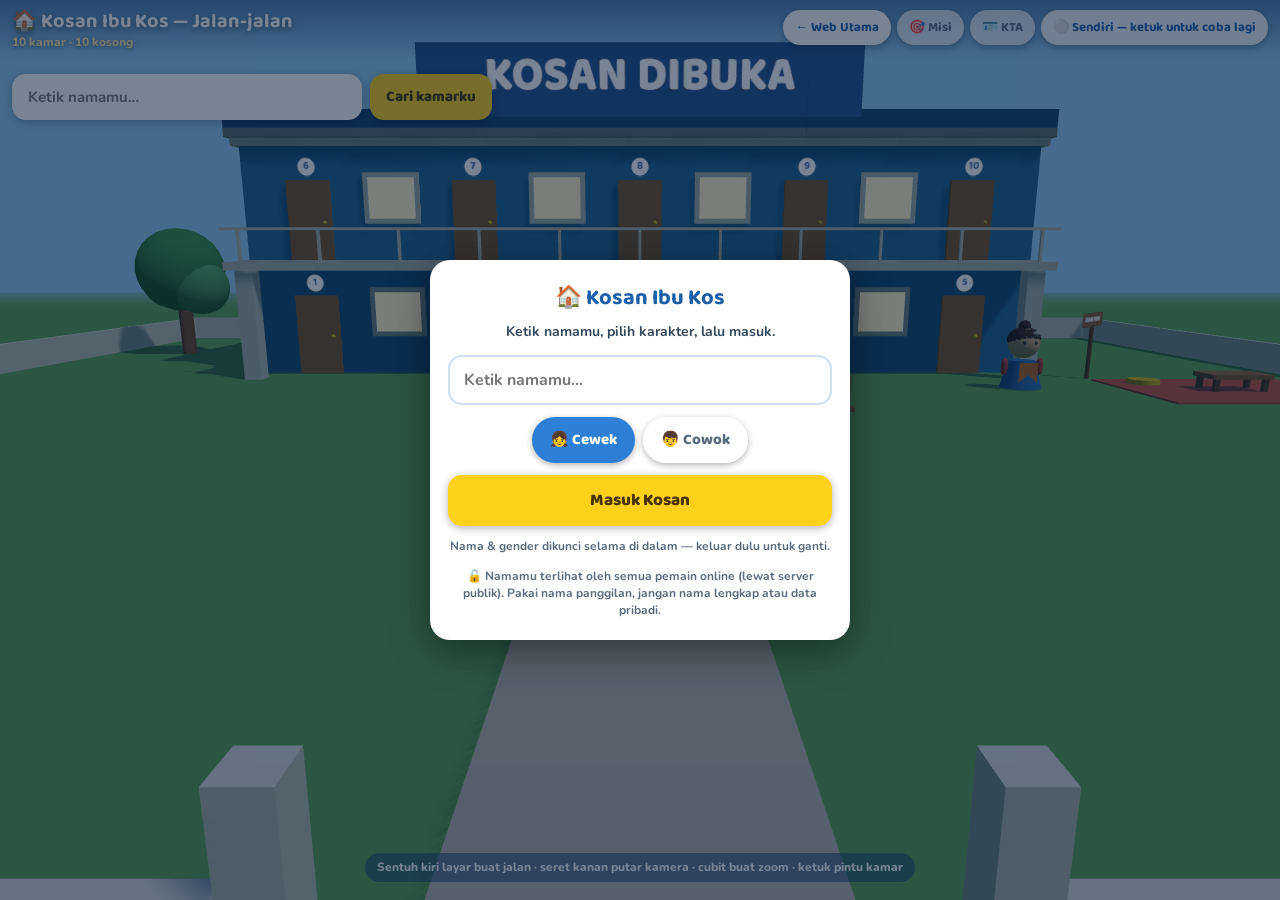
==== commit e1d0ffda: "Keamanan multiplayer: tolak id __proto__, batasi banjir pemain, buang geometry, header CSP" ====
--- a/kosan-3d.html
+++ b/kosan-3d.html
@@ -212,6 +212,7 @@
     </div>
     <button id="entryBtn" type="button">Masuk Kosan</button>
     <p class="entry-note">Nama &amp; gender dikunci selama di dalam — keluar dulu untuk ganti.</p>
+    <p class="entry-note">🔓 Namamu terlihat oleh semua pemain online (lewat server publik). Pakai nama panggilan, jangan nama lengkap atau data pribadi.</p>
   </div>
 </div>
 
@@ -381,7 +382,24 @@
 var MP_TIMEOUT_MS = 5000; /* tak ada kabar 5 dtk -> hapus pemain */
 var MP_MAX_RENDER = 20; /* maks avatar remote dirender */
 var MP_MAX_ROSTER = 50; /* maks entri pemain lain disimpan */
-
+/* Keamanan (audit 13 Nov): id pemain WAJIB berpola playerId kita sendiri
+   ('p' + base36, lihat ensurePlayerId). Menolak id seperti '__proto__' /
+   'constructor' yang dulu bisa mencemari Object.prototype dan membekukan
+   render semua pemain lewat satu pesan retained. */
+var MP_ID_RE = /^p[a-z0-9]{1,16}$/;
+/* Batas pembuatan pemain BARU (token bucket): banjir id palsu tidak bisa
+   membangun ratusan avatar per detik. Pemain asli yang tertolak tetap
+   muncul lewat pesan pos berikutnya (heartbeat tiap 3 dtk). */
+var MP_BARU_KAPASITAS = 20, MP_BARU_PER_DTK = 5;
+
+function mpIdSah(id) {
+  return typeof id === 'string' && MP_ID_RE.test(id);
+}
+function mpAmbilToken(ember, now) { /* ember: { token, t } -> { ok, ember } */
+  var token = Math.min(MP_BARU_KAPASITAS, ember.token + Math.max(0, now - ember.t) * MP_BARU_PER_DTK / 1000);
+  if (token < 1) return { ok: false, ember: { token: token, t: now } };
+  return { ok: true, ember: { token: token - 1, t: now } };
+}
 function mpRealmDikenal(realm) {
   if (realm === 'yard' || realm === 'living') return realm;
   if (typeof realm === 'string' && /^room-(?:[1-9]|10)$/.test(realm)) return realm;
@@ -402,7 +420,7 @@
 }
 function mpValidasiPos(m, selfId) {
   if (!m || typeof m !== 'object') return null;
-  if (typeof m.id !== 'string' || !m.id || m.id === selfId) return null;
+  if (!mpIdSah(m.id) || m.id === selfId) return null;
   if (typeof m.x !== 'number' || !isFinite(m.x) || m.x < YARD.minX - 1 || m.x > YARD.maxX + 1) return null;
   if (typeof m.z !== 'number' || !isFinite(m.z) || m.z < YARD.minZ - 1 || m.z > YARD.maxZ + 1) return null;
   if (typeof m.rot !== 'number' || !isFinite(m.rot)) return null;
@@ -416,7 +434,7 @@
 }
 function mpValidasiPresence(m, selfId) {
   if (!m || typeof m !== 'object') return null;
-  if (typeof m.id !== 'string' || !m.id || m.id === selfId) return null;
+  if (!mpIdSah(m.id) || m.id === selfId) return null;
   if (m.gender !== 'cewek' && m.gender !== 'cowok') return null;
   var nama = (typeof m.nama === 'string' ? m.nama.trim().slice(0, 40) : '') || 'Pemain';
   return { id: m.id, nama: nama, gender: m.gender,
@@ -428,10 +446,11 @@
   var isPos = (topik === MP_TOPICS.pos);
   var isPresence = (topik.indexOf(MP_TOPICS.presence) === 0);
   if (!isPos && !isPresence) return null;
+  var idTopik = isPresence ? topik.slice(MP_TOPICS.presence.length) : '';
+  if (isPresence && !mpIdSah(idTopik)) return null;
   if (isPresence && teks === '') {
-    var idPergi = topik.slice(MP_TOPICS.presence.length);
-    if (!idPergi || idPergi === selfId) return null;
-    return { kind: 'hapus', id: idPergi };
+    if (idTopik === selfId) return null;
+    return { kind: 'hapus', id: idTopik };
   }
   var m;
   try { m = JSON.parse(teks); } catch (e) { return null; }
@@ -440,7 +459,8 @@
     return p ? { kind: 'pos', msg: p } : null;
   }
   var pr = mpValidasiPresence(m, selfId);
-  return pr ? { kind: 'presence', msg: pr } : null;
+  /* id di isi pesan harus sama dengan id di topik presence/<id> */
+  return (pr && pr.id === idTopik) ? { kind: 'presence', msg: pr } : null;
 }
 function mpHashFase(id) { /* offset fase ayunan 0..2π, turunan dari id (§3.4) */
   var h = 0;
@@ -477,13 +497,13 @@
 function mpHitungDuplikat(entries) { /* label akhiran · #XXXX (§2.6) */
   /* Dihitung PER ALAM: dua nama sama di alam berbeda tidak pernah tampil
      bersama di satu layar, jadi tidak perlu akhiran. */
-  var hitung = {};
+  var hitung = Object.create(null);
   for (var id in entries) {
     var e = entries[id];
     var k = e.realm + '\n' + String(e.nama || '').trim().toLowerCase();
     hitung[k] = (hitung[k] || 0) + 1;
   }
-  var out = {};
+  var out = Object.create(null);
   for (var id2 in entries) {
     var e2 = entries[id2];
     var k2 = e2.realm + '\n' + String(e2.nama || '').trim().toLowerCase();
@@ -1433,7 +1453,7 @@
 function ensurePlayerId() {
   try {
     playerId = localStorage.getItem('kosan3d-id');
-    if (!playerId) {
+    if (!mpIdSah(playerId)) { /* kosong / rusak -> buat baru (harus lolos validasi pemain lain) */
       playerId = 'p' + Math.random().toString(36).slice(2, 10);
       localStorage.setItem('kosan3d-id', playerId);
     }
@@ -1774,7 +1794,19 @@
    (game tetap jalan normal). Realm = FIELD di pesan (§8). */
 var klien = null; /* klien mqtt.js (null = belum tersambung) */
 var mpStatus = 'off'; /* 'off' | 'connecting' | 'on' | 'solo' */
-var remotePlayers = {}; /* id -> entri pemain lain (§3.2) */
+var remotePlayers = Object.create(null); /* id -> entri pemain lain (§3.2); tanpa prototype (audit 13 Nov) */
+var mpEmberBaru = { token: MP_BARU_KAPASITAS, t: Date.now() }; /* batas pemain baru/dtk */
+function mpBolehBuatBaru() {
+  var r = mpAmbilToken(mpEmberBaru, Date.now());
+  mpEmberBaru = r.ember;
+  return r.ok;
+}
+/* Buang geometry milik avatar remote (tiap makeKosanAvatar membuat ~20
+   geometry baru). Material TIDAK dibuang: semuanya dari M.* bersama.
+   Sprite dilewati: geometry sprite milik three.js dipakai bersama. */
+function mpBuangGeometri(group) {
+  group.traverse(function (o) { if (o.isMesh && o.geometry) o.geometry.dispose(); });
+}
 var mpMag = 0; /* besar gerak lokal saat ini (publish pos, §2.4) */
 var lastPosSent = 0, lastPresenceSent = 0;
 var mpRenderTimer = 0; /* akumulasi dt untuk hitung ulang 20 terdekat */
@@ -1866,12 +1898,13 @@
   var lama = entri.group;
   var parts = makeKosanAvatar(entri.gender);
   var g = parts.g;
-  g.add(entri.label.sprite);
+  g.add(entri.label.sprite); /* add() melepas sprite dari grup lama */
   g.position.copy(lama.position);
   g.rotation.y = lama.rotation.y;
   g.visible = lama.visible;
   if (lama.parent) lama.parent.add(g);
   if (lama.parent) lama.parent.remove(lama);
+  mpBuangGeometri(lama);
   entri.group = g; entri.parts = parts;
 }
 function mpPindahRealmRemote(entri, realm, ts) { /* realm baru (ts lebih baru) -> snap */
@@ -1891,6 +1924,7 @@
 function mpTerimaPos(m) {
   var entri = remotePlayers[m.id];
   if (!entri) {
+    if (!mpBolehBuatBaru()) return;
     var buang = mpPilihBuang(remotePlayers, MP_MAX_ROSTER);
     if (buang.length) mpHapusRemote(buang[0]);
     entri = mpBuatRemote(m.id, m.nama, m.gender, m.realm, m.x, m.z, m.rot);
@@ -1906,6 +1940,7 @@
 function mpTerimaPresence(m) {
   var entri = remotePlayers[m.id];
   if (!entri) {
+    if (!mpBolehBuatBaru()) return;
     var buang = mpPilihBuang(remotePlayers, MP_MAX_ROSTER);
     if (buang.length) mpHapusRemote(buang[0]);
     entri = mpBuatRemote(m.id, m.nama, m.gender, m.realm, 0, 12, Math.PI);
@@ -1920,7 +1955,9 @@
   var entri = remotePlayers[id];
   if (!entri) return;
   if (entri.group.parent) entri.group.parent.remove(entri.group);
+  mpBuangGeometri(entri.group);
   entri.label.texture.dispose();
+  entri.label.sprite.material.dispose(); /* SpriteMaterial dibuat per label */
   delete remotePlayers[id];
   perbaruiLabelDuplikat();
   mpTerapkanRender();
--- a/fonts/fonts-local.css
+++ b/fonts/fonts-local.css
@@ -0,0 +1,8 @@
+@font-face{font-family:'Baloo 2';font-style:normal;font-weight:600;font-display:swap;src:url(./Baloo2-600.woff2) format('woff2');}
+@font-face{font-family:'Baloo 2';font-style:normal;font-weight:700;font-display:swap;src:url(./Baloo2-700.woff2) format('woff2');}
+@font-face{font-family:'Baloo 2';font-style:normal;font-weight:800;font-display:swap;src:url(./Baloo2-800.woff2) format('woff2');}
+@font-face{font-family:'Caveat';font-style:normal;font-weight:700;font-display:swap;src:url(./Caveat-700.woff2) format('woff2');}
+@font-face{font-family:'Nunito';font-style:normal;font-weight:400;font-display:swap;src:url(./Nunito-400.woff2) format('woff2');}
+@font-face{font-family:'Nunito';font-style:normal;font-weight:700;font-display:swap;src:url(./Nunito-700.woff2) format('woff2');}
+@font-face{font-family:'Nunito';font-style:normal;font-weight:800;font-display:swap;src:url(./Nunito-800.woff2) format('woff2');}
+@font-face{font-family:'Nunito';font-style:normal;font-weight:900;font-display:swap;src:url(./Nunito-900.woff2) format('woff2');}
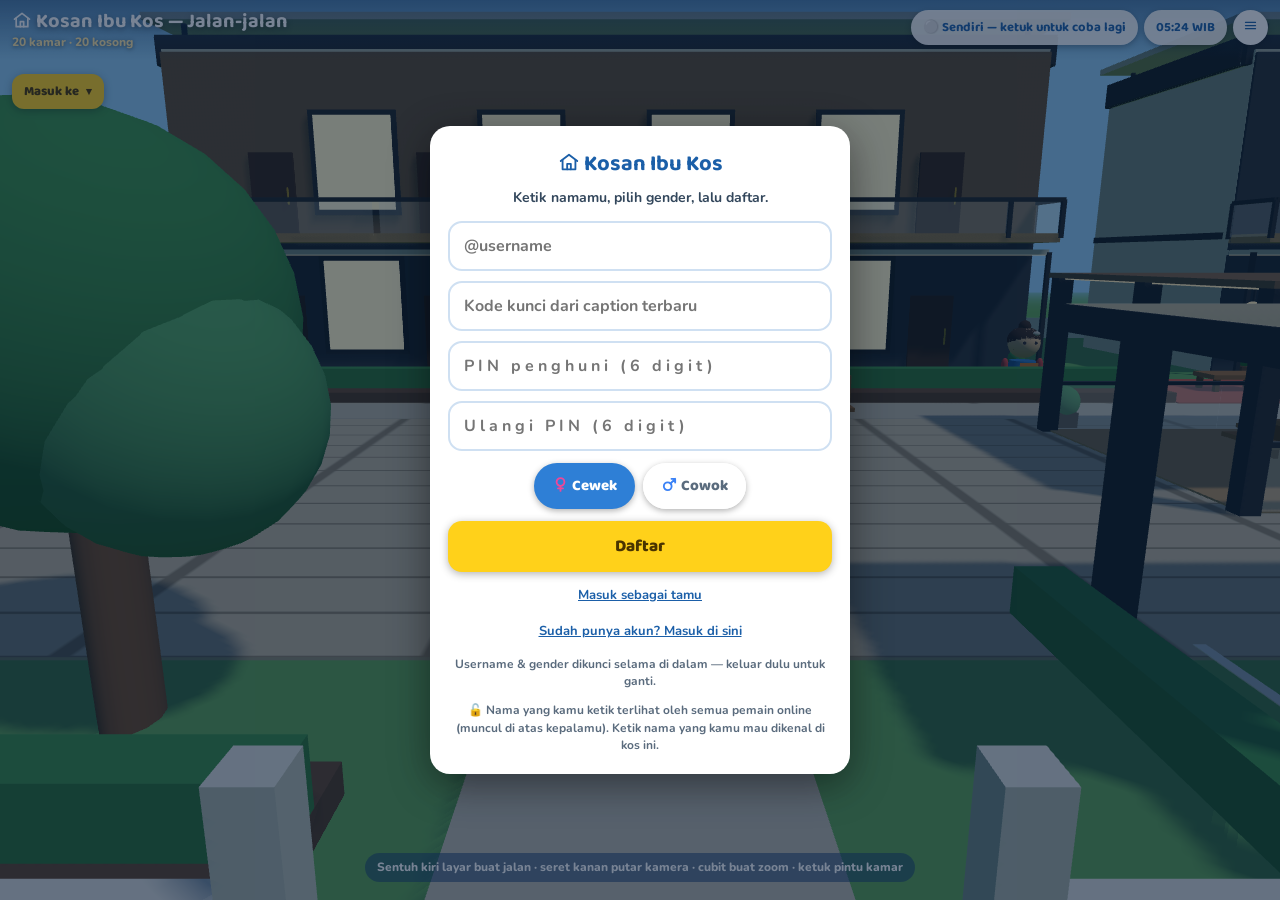
==== commit 1876ae3d: "Sync repo ke kode terbaru: Fase 1 + fix keamanan __proto__ (live 13 Nov 2026)" ====
--- a/kosan-3d.html
+++ b/kosan-3d.html
@@ -2,2213 +2,16 @@
 <html lang="id">
 <head>
 <meta charset="UTF-8">
-<meta name="viewport" content="width=device-width, initial-scale=1, maximum-scale=1, user-scalable=no">
+<meta name="viewport" content="width=device-width, initial-scale=1.0">
 <title>Kosan Ibu Kos — Jalan-jalan</title>
-<meta name="description" content="Jalan-jalan di Kosan Ibu Kos: gedung biru 2 lantai, 10 kamar, ruang tamu + WiFi. Ketik namamu, lihat preview kamarmu.">
-<meta name="theme-color" content="#2E7FD6">
-<link rel="icon" type="image/png" href="assets/favicon.png">
-<link rel="stylesheet" href="fonts/fonts-local.css">
-<style>
-  * { box-sizing: border-box; margin: 0; padding: 0; -webkit-tap-highlight-color: transparent; }
-  html, body { height: 100%; overflow: hidden; background: #8ec9ee;
-    font-family: 'Nunito', system-ui, -apple-system, sans-serif; color: #1c2b3a; }
-  #scene { position: fixed; inset: 0; }
-  #scene canvas { display: block; touch-action: none; }
-
-  .hud { position: fixed; z-index: 10; }
-  #topbar { top: 0; left: 0; right: 0; display: flex; align-items: flex-start;
-    justify-content: space-between; gap: 8px; padding: 10px 12px;
-    background: linear-gradient(rgba(20,60,110,.55), rgba(20,60,110,0)); pointer-events: none; }
-  #topbar > * { pointer-events: auto; }
-  #hud-title h1 { font-family: 'Baloo 2', 'Nunito', sans-serif; font-size: 20px; line-height: 1.1;
-    color: #fff; text-shadow: 0 2px 6px rgba(0,0,0,.45); white-space: nowrap; }
-  #hud-title p { font-size: 12px; font-weight: 800; color: #FFE9A8;
-    text-shadow: 0 1px 4px rgba(0,0,0,.5); margin-top: 2px; white-space: nowrap; }
-  #topbtns { display: flex; flex-direction: row; flex-wrap: wrap; gap: 6px; justify-content: flex-end; }
-  .pillbtn { font-family: 'Baloo 2', 'Nunito', sans-serif; font-size: 13px; font-weight: 700;
-    border: none; border-radius: 999px; padding: 7px 12px; cursor: pointer;
-    box-shadow: 0 2px 6px rgba(0,0,0,.3); white-space: nowrap; }
-  #backLink { background: #fff; color: #1B5FA8; text-decoration: none; display: inline-block; }
-  #misiBtn, #ktaBtn { background: rgba(255,255,255,.75); color: #5a6b7d; cursor: default; }
-
-  #namebar { top: 74px; left: 12px; right: 12px; display: flex; gap: 8px; max-width: 480px; }
-  #nameInput { flex: 1; min-width: 0; font-family: 'Nunito', sans-serif; font-size: 15px; font-weight: 700;
-    padding: 11px 14px; border: 2px solid #fff; border-radius: 14px; outline: none;
-    box-shadow: 0 2px 8px rgba(0,0,0,.3); color: #1c2b3a; }
-  #nameInput:focus { border-color: #FFD11A; }
-  #nameBtn { font-family: 'Baloo 2', 'Nunito', sans-serif; font-size: 15px; font-weight: 800;
-    background: #FFD11A; color: #4a3400; border: none; border-radius: 14px; padding: 11px 16px;
-    cursor: pointer; box-shadow: 0 2px 8px rgba(0,0,0,.3); white-space: nowrap; }
-  #nameBtn:active { transform: scale(.97); }
-
-  /* (Ronde 10b: #genderRow pindah ke dalam overlay masuk — bukan lagi
-     elemen HUD; posisinya diatur #entryOverlay #genderRow.) */
-  .gbtn { font-family: 'Baloo 2', 'Nunito', sans-serif; font-size: 13px; font-weight: 800;
-    background: rgba(255,255,255,.85); color: #5a6b7d; border: 2px solid #fff; border-radius: 999px;
-    padding: 6px 12px; cursor: pointer; box-shadow: 0 2px 6px rgba(0,0,0,.3); white-space: nowrap; }
-  .gbtn.active { background: #2E7FD6; color: #fff; border-color: #2E7FD6; }
-  .gbtn:active { transform: scale(.97); }
-
-  /* Layar masuk (Ronde 10b — MULTIPLAYER-SPEC §4): overlay di atas dunia,
-     nama + gender dipilih SEBELUM masuk dan TERKUNCI selama di dalam game
-     (syarat multiplayer: identitas pemain lain harus stabil). */
-  #entryOverlay { position: fixed; inset: 0; z-index: 40; display: none;
-    align-items: center; justify-content: center; padding: 16px;
-    background: rgba(10, 30, 60, .55); }
-  #entryOverlay.open { display: flex; }
-  #entryCard { width: 100%; max-width: 420px; background: #fff; border-radius: 20px;
-    padding: 20px 18px; box-shadow: 0 10px 40px rgba(0,0,0,.45); text-align: center; }
-  #entryCard h1 { font-family: 'Baloo 2', 'Nunito', sans-serif; font-size: 22px; color: #1B5FA8; }
-  #entryCard .entry-sub { font-size: 14px; font-weight: 700; color: #33475c; margin: 6px 0 14px; }
-  #entryName { width: 100%; font-family: 'Nunito', sans-serif; font-size: 16px; font-weight: 700;
-    padding: 12px 14px; border: 2px solid #cfe0f2; border-radius: 14px; outline: none; color: #1c2b3a; }
-  #entryName:focus { border-color: #FFD11A; }
-  /* #genderRow tinggal di dalam kartu masuk (bukan lagi HUD): posisi
-     statis di alur kartu, bukan fixed di layar. */
-  #entryOverlay #genderRow { position: static; display: flex; gap: 8px; justify-content: center; margin: 12px 0; }
-  #entryOverlay #genderRow .gbtn { font-size: 15px; padding: 9px 16px; }
-  #entryBtn { font-family: 'Baloo 2', 'Nunito', sans-serif; font-size: 17px; font-weight: 800;
-    background: #FFD11A; color: #4a3400; border: none; border-radius: 14px;
-    padding: 12px 20px; width: 100%; cursor: pointer; box-shadow: 0 2px 8px rgba(0,0,0,.3); }
-  #entryBtn:active { transform: scale(.98); }
-  #entryCard .entry-note { font-size: 12px; font-weight: 700; color: #5a6b7d; margin-top: 12px; line-height: 1.45; }
-  /* label identitas read-only di topbar (terkunci selama di dalam game) */
-  #whoami { font-size: 12px; font-weight: 800; color: #fff;
-    text-shadow: 0 1px 4px rgba(0,0,0,.5); margin-top: 2px; white-space: nowrap; }
-  #whoami:empty { display: none; }
-  #exitBtn { background: #fff; color: #1B5FA8; }
-  /* Multiplayer v1 — pil status (§1.3): 🟢/🟡/⚪, ketuk = coba lagi. */
-  #mpPill { background: rgba(255,255,255,.9); color: #1B5FA8; }
-
-  /* joystick MENGAMBANG ala Mobile Legends (Ronde 9): tidak ada posisi
-     tetap — alas 120px MUNCUL di titik sentuh kiri layar, hilang saat
-     lepas. Posisi diatur via JS (style.left/top); display none = tidak
-     menghalangi sentuhan (pointer-events none, semua sentuhan ke kanvas). */
-  #joy { display: none; left: 0; top: 0; width: 120px; height: 120px; border-radius: 50%;
-    background: rgba(255,255,255,.25); border: 2px solid rgba(255,255,255,.7);
-    box-shadow: 0 3px 8px rgba(0,0,0,.3); touch-action: none;
-    user-select: none; -webkit-user-select: none; pointer-events: none; }
-  #joyKnob { position: absolute; left: 50%; top: 50%; width: 52px; height: 52px;
-    border-radius: 50%; background: rgba(255,255,255,.9); border: 2px solid #fff;
-    box-shadow: 0 2px 6px rgba(0,0,0,.35); transform: translate(-50%, -50%);
-    pointer-events: none; }
-
-  #roomCard { left: 12px; right: 12px; bottom: 12px; max-width: 480px; margin: 0 auto;
-    background: #fff; border-radius: 18px; padding: 12px 14px 14px;
-    box-shadow: 0 6px 24px rgba(0,0,0,.35); display: none; max-height: 240px; overflow-y: auto;
-    transform: translateZ(0); }
-  #roomCard.open { display: block; }
-  /* Ronde 10a — kartu jangan menutupi avatar di tengah layar: di desktop
-     kartu berlabuh di kanan bawah (avatar di tengah layar tetap keliatan);
-     di HP tetap lembar bawah tapi bisa diciutkan jadi judul saja. */
-  @media (min-width: 421px) {
-    #roomCard { left: auto; right: 12px; bottom: 12px; width: 340px; max-width: calc(100vw - 24px); margin: 0; }
-  }
-  #roomCard.min #cardBody, #roomCard.min #cardActions { display: none; }
-  #roomCard.min { padding-bottom: 10px; }
-  #roomCard h2 { font-family: 'Baloo 2', 'Nunito', sans-serif; font-size: 18px; color: #1B5FA8;
-    margin-bottom: 4px; padding-right: 76px; }
-  #roomCard p { font-size: 14px; line-height: 1.45; font-weight: 700; color: #33475c; }
-  #roomCard .stamp { display: inline-block; margin-top: 8px; font-family: 'Baloo 2', sans-serif;
-    font-size: 12px; font-weight: 800; letter-spacing: 1px; color: #b3261e;
-    border: 2px solid #b3261e; border-radius: 6px; padding: 2px 8px; transform: rotate(-2deg); }
-  #roomCard .cardid { font-family: 'Baloo 2', sans-serif; font-size: 15px; color: #1B5FA8; }
-  #roomCard .actions { display: flex; gap: 8px; margin-top: 10px; }
-  #roomCard .actions button { font-family: 'Baloo 2', sans-serif; font-size: 14px; font-weight: 800;
-    border: none; border-radius: 12px; padding: 9px 14px; cursor: pointer; }
-  #goRoomBtn { background: #2E7FD6; color: #fff; }
-  #cardClose { position: absolute; top: 8px; right: 10px; width: 30px; height: 30px;
-    border: none; border-radius: 50%; background: #eef2f6; color: #33475c;
-    font-size: 16px; font-weight: 900; cursor: pointer; }
-  #cardToggle { position: absolute; top: 8px; right: 46px; width: 30px; height: 30px;
-    border: none; border-radius: 50%; background: #eef2f6; color: #33475c;
-    font-size: 14px; font-weight: 900; cursor: pointer; }
-  #roomCard { position: fixed; }
-  /* (Ronde 9: aturan card-open #joy DICABUT — joystick mengambang muncul
-     di titik sentuh, tidak perlu digeser saat kartu terbuka.) */
-
-  /* Ronde 10a — hint boleh membungkus (teks panjang terpotong di viewport
-     sempit kalau nowrap) + jarak aman dari tepi bawah (safe-area iPhone). */
-  #hint { left: 50%; transform: translateX(-50%); bottom: calc(18px + env(safe-area-inset-bottom, 0px));
-    max-width: calc(100vw - 24px); font-size: 12px; font-weight: 800; line-height: 1.45;
-    color: #fff; background: rgba(20,60,110,.55); padding: 6px 12px; border-radius: 999px;
-    white-space: normal; text-align: center; pointer-events: none; }
-  body.card-open #hint { display: none; }
-  @media (max-width: 420px) {
-    /* topbar jadi 2 baris: judul di atas, 3 pil sebaris di bawah (bukan kolom) */
-    #topbar { flex-direction: column; align-items: stretch; gap: 6px; padding: 8px 12px; }
-    #hud-title h1 { font-size: 16px; }
-    #hud-title p { font-size: 11px; }
-    #topbtns { justify-content: flex-start; }
-    .pillbtn { font-size: 12px; padding: 6px 10px; }
-    /* namebar di bawah topbar (topbar mobile ~81px) */
-    #namebar { top: 88px; }
-    #nameBtn { font-size: 14px; padding: 11px 13px; }
-    /* hint naik ke atas joystick + boleh 2 baris (teks panjang) */
-    #hint { bottom: calc(148px + env(safe-area-inset-bottom, 0px)); max-width: calc(100vw - 24px); white-space: normal;
-      text-align: center; line-height: 1.45; font-size: 11px; }
-    /* kartu lebih ramping di HP (tombol ciutkan tetap tersedia) */
-    #roomCard { max-height: 200px; }
-  }
-</style>
-<script type="importmap">
-{
-  "imports": {
-    "three": "./vendor/three/three.module.js"
-  }
-}
-</script>
+<!-- Ronde 41 — alamat lama /kosan-3d.html pindah ke halaman utama (/):
+     game sekarang ADALAH halaman utama (sampul dihapus). Redirect instan
+     (meta + JS) biar link lama yang sudah dishare tetap jalan. -->
+<meta http-equiv="refresh" content="0; url=./">
+<link rel="canonical" href="./">
+<script>location.replace('./');</script>
 </head>
 <body>
-
-<div id="scene"></div>
-
-<div class="hud" id="topbar">
-  <div id="hud-title">
-    <h1>🏠 Kosan Ibu Kos — Jalan-jalan</h1>
-    <p id="roomCount">10 kamar · 10 kosong</p>
-    <p id="whoami"></p>
-  </div>
-  <div id="topbtns">
-    <a id="backLink" class="pillbtn" href="index.html">← Web Utama</a>
-    <button id="misiBtn" class="pillbtn" type="button" disabled title="Segera hadir">🎯 Misi</button>
-    <button id="ktaBtn" class="pillbtn" type="button" disabled title="Segera hadir">🪪 KTA</button>
-    <button id="exitBtn" class="pillbtn" type="button" style="display:none">🚪 Keluar</button>
-    <button id="changeCharBtn" class="pillbtn" type="button" style="display:none">👤 Ganti karakter</button>
-    <button id="mpPill" class="pillbtn" type="button" title="Status multiplayer — ketuk untuk coba lagi">⚪ Sendiri</button>
-  </div>
-</div>
-
-<div class="hud" id="namebar">
-  <input id="nameInput" type="text" placeholder="Ketik namamu…" maxlength="40" autocomplete="off">
-  <button id="nameBtn" type="button">Cari kamarku</button>
-</div>
-
-<div class="hud" id="joy" aria-label="Joystick jalan">
-  <div id="joyKnob"></div>
-</div>
-
-<div class="hud" id="hint">Sentuh kiri layar buat jalan · seret kanan putar kamera · cubit buat zoom · ketuk pintu kamar</div>
-
-<div id="roomCard">
-  <button id="cardToggle" type="button" aria-label="Ciutkan">▾</button>
-  <button id="cardClose" type="button" aria-label="Tutup">✕</button>
-  <h2 id="cardTitle"></h2>
-  <div id="cardBody"></div>
-  <div class="actions" id="cardActions"></div>
-</div>
-
-<!-- Layar masuk (Ronde 10b): nama + gender dipilih di sini SEBELUM masuk
-     dunia dan terkunci di dalam game. #genderRow pindah ke sini dari HUD
-     (bukan lagi toggle gonta-ganti di dalam game). -->
-<div id="entryOverlay">
-  <div id="entryCard">
-    <h1>🏠 Kosan Ibu Kos</h1>
-    <p class="entry-sub">Ketik namamu, pilih karakter, lalu masuk.</p>
-    <input id="entryName" type="text" placeholder="Ketik namamu…" maxlength="40" autocomplete="off">
-    <div id="genderRow">
-      <button id="genderF" class="gbtn" type="button">👧 Cewek</button>
-      <button id="genderM" class="gbtn" type="button">👦 Cowok</button>
-    </div>
-    <button id="entryBtn" type="button">Masuk Kosan</button>
-    <p class="entry-note">Nama &amp; gender dikunci selama di dalam — keluar dulu untuk ganti.</p>
-    <p class="entry-note">🔓 Namamu terlihat oleh semua pemain online (lewat server publik). Pakai nama panggilan, jangan nama lengkap atau data pribadi.</p>
-  </div>
-</div>
-
-<script type="module">
-import * as THREE from 'three';
-
-/* ==== PURE-START ==== */
-/* Kebenaran kamar — disalin PERSIS dari web/app.js (baris 64-103).
-   Jangan diubah: nama yang sama harus selalu dapat kamar + ID yang sama
-   seperti di web utama. RESIDENTS kosong = semua kamar "Masih kosong". */
-var RESIDENTS = {};
-
-function normalize(nama) {
-  return nama.trim().toLowerCase().replace(/\s+/g, ' ');
-}
-function roomFor(nama) {
-  var s = normalize(nama), h = 0x811c9dc5;
-  for (var i = 0; i < s.length; i++) {
-    h ^= s.charCodeAt(i);
-    h = Math.imul(h, 0x01000193) >>> 0;
-  }
-  return (h % 10) + 1;
-}
-function makeId(nama, room) {
-  var clean = normalize(nama).replace(/[^a-z0-9]/g, '').slice(0, 4).toUpperCase();
-  while (clean.length < 4) clean += 'X';
-  return 'KOSAN-' + String(room).padStart(2, '0') + '-' + clean;
-}
-function previewFor(nama) {
-  var key = normalize(nama);
-  for (var n = 1; n <= 10; n++) {
-    if (RESIDENTS[n] && normalize(RESIDENTS[n]) === key) {
-      return { room: n, resident: true, moved: false };
-    }
-  }
-  var hashRoom = roomFor(nama);
-  if (!RESIDENTS[hashRoom]) {
-    return { room: hashRoom, resident: false, moved: false };
-  }
-  for (var i = 1; i <= 10; i++) {
-    if (!RESIDENTS[i]) {
-      return { room: i, resident: false, moved: true, hashRoom: hashRoom };
-    }
-  }
-  return null; /* kosan penuh */
-}
-
-/* Batas jalan avatar (halaman berpagar) + tabrakan gedung/meja.
-   Murni matematika — bisa diuji di node tanpa WebGL. */
-var YARD = { minX: -19, maxX: 19, minZ: -17, maxZ: 17 };
-var BUILDING = { minX: -12.4, maxX: 12.4, minZ: -14.4, maxZ: -5.4 };
-var TABLE_BOX = { minX: 15.2, maxX: 16.8, minZ: -2.8, maxZ: -1.2 };
-
-function collideBuilding(x, z) {
-  var r = 0.4;
-  var bx0 = BUILDING.minX - r, bx1 = BUILDING.maxX + r;
-  var bz0 = BUILDING.minZ - r, bz1 = BUILDING.maxZ + r;
-  if (x > bx0 && x < bx1 && z > bz0 && z < bz1) {
-    var dxl = x - bx0, dxr = bx1 - x, dzl = z - bz0, dzr = bz1 - z;
-    var m = Math.min(dxl, dxr, dzl, dzr);
-    if (m === dxl) x = bx0; else if (m === dxr) x = bx1;
-    else if (m === dzl) z = bz0; else z = bz1;
-  }
-  return { x: x, z: z };
-}
-/* ---------- kontrol + kamera ala open-world-fantasy ----------
-   Di-port VERBATIM dari ~/workspace/open-world-fantasy/js/controls.js
-   (fungsi murni) + js/main.js (wiring) + js/config.js (SPEED/CAMERA).
-   Ronde 7: menggantikan TOTAL skema ronde 4-6 (D-pad -> joystick
-   avatar-relative -> joystick camera-relative + rotateCamera). Ketiga
-   skema itu semuanya ditolak pemilik ("aneh banget kontrolnya"); skema
-   fantasy ini yang sudah dia suka dan terbukti nyaman di HP-nya.
-   Yang TIDAK di-port dan kenapa:
-   - isTap: hanya untuk tombol yang berbagi layar dengan drag (tombol
-     lompat fantasy). Ketuk pintu/teras/Ibu Kosan pakai handler sendiri
-     (gerak<=10px + durasi<=1000ms, sudah lolos) — JANGAN disentuh.
-   - stepVertical/resolveVertical/easeToward/collidesAt: gravitasi,
-     lompat, air, dan tabrakan medan fantasy. Kosan: tanah datar y=0,
-     tanpa lompat/air; tabrakan gedung/meja tetap pakai collideBuilding
-     + TABLE_BOX Kosan (diterapkan axis-separated di animate).
-   - groundHeight: tanah Kosan datar (0) — cameraPos memakai lantai
-     minimum kamera 0,5 m. */
-var SPEED = { walk: 4, run: 7 }; /* fantasy config.js */
-var KOSAN_CAM = { dist: 9.5, min: 3, max: 12 }; /* dist awal 9,5 (framing spawn), zoom 3-12 ala fantasy */
-
-function clampJoystick(dx, dy) {
-  var mag = Math.hypot(dx, dy);
-  if (mag <= 1) return { x: dx, y: dy };
-  return { x: dx / mag, y: dy / mag };
-}
-
-/* Deadzone dengan histeresis (fantasy controls.js): mulai bergerak
-   lewat 0,15, berhenti hanya di bawah 0,08 — getar jempol di dekat
-   tepi stick tidak membuat karakter kejang (nyala-mati tiap frame). */
-function deadzoneLatch(rawMag, wasMoving) {
-  if (wasMoving) {
-    if (rawMag < 0.08) return { mag: 0, moving: false };
-    return { mag: rawMag, moving: true };
-  }
-  if (rawMag < 0.15) return { mag: 0, moving: false };
-  return { mag: rawMag, moving: true };
-}
-
-/* Belok jalur terpendek (fantasy turnToward): current menuju target
-   sejauh fraksi alpha, lewat sambungan ±PI yang pendek. */
-function turnToward(current, target, alpha) {
-  var a = Math.min(1, Math.max(0, alpha));
-  var d = target - current;
-  d = Math.atan2(Math.sin(d), Math.cos(d));
-  return current + d * a;
-}
-
-/* Arah gerak camera-relative (fantasy moveVector): joystick atas
-   (y = -1) = maju menjauhi kamera. Mengembalikan vektor satuan. */
-function moveVector(joy, camYaw) {
-  var mag = Math.hypot(joy.x, joy.y);
-  if (mag < 1e-6) return { x: 0, z: 0 };
-  var fx = -Math.sin(camYaw);
-  var fz = -Math.cos(camYaw);
-  var rx = Math.cos(camYaw);
-  var rz = -Math.sin(camYaw);
-  var mx = rx * joy.x + fx * -joy.y;
-  var mz = rz * joy.x + fz * -joy.y;
-  var m = Math.hypot(mx, mz) || 1;
-  return { x: mx / m, z: mz / m };
-}
-
-/* Jepit pitch kamera (fantasy clampCamera): [-0,15, 1,1] radian. */
-function clampCamera(pitch) {
-  return Math.min(1.1, Math.max(-0.15, pitch));
-}
-
-/* Posisi kamera orbit (fantasy cameraPos): dist meter dari target pada
-   yaw/pitch orbit, tidak di bawah 0,5 m dari tanah (tanah Kosan datar).
-   Target Kosan = posisi avatar (y=0); +1,2 m di rumus = tinggi kamera
-   di atas target, dan lookAt memakai target.y+1,5 (lihat animate). */
-function cameraPos(target, yaw, pitch, dist) {
-  var hDist = dist * Math.cos(pitch);
-  var x = target.x + Math.sin(yaw) * hDist;
-  var z = target.z + Math.cos(yaw) * hDist;
-  var y = Math.max(target.y + Math.sin(pitch) * dist + 1.2, 0.5);
-  return { x: x, y: y, z: z };
-}
-
-/* Zoom cubit: jari merenggang (d1 > d0) = mendekat (fantasy zoomByPinch). */
-function zoomByPinch(dist, d0, d1) {
-  if (d1 <= 0) return dist;
-  return Math.max(KOSAN_CAM.min, Math.min(KOSAN_CAM.max, dist * (d0 / d1)));
-}
-
-/* Zoom roda gulir: gulir ke atas (deltaY negatif) = mendekat. */
-function zoomByWheel(dist, deltaY) {
-  return Math.max(KOSAN_CAM.min, Math.min(KOSAN_CAM.max, dist * (1 + deltaY * 0.001)));
-}
-
-/* ==== PURE-END ==== */
-
-/* ==== MP-PURE-START ==== */
-/* Multiplayer v1 — fungsi MURNI (MULTIPLAYER-SPEC §2, §3, §8).
-   Tanpa THREE / DOM / MQTT: bisa diekstrak verbatim ke harness node.
-   Memakai YARD dari blok PURE (batas validasi §2.7). */
-var BROKERS = ['wss://broker.emqx.io:8084/mqtt', 'wss://broker.hivemq.com:8884/mqtt'];
-var MP_TOPICS = { pos: 'kosan-ibu-kos/v1/pos', presence: 'kosan-ibu-kos/v1/presence/' };
-var MP_RATE_MS = 100; /* publish pos maks tiap 100 ms (~10 Hz saat bergerak) */
-var MP_HEARTBEAT_MS = 3000; /* heartbeat pos saat diam */
-var MP_PRESENCE_MS = 30000; /* presence retained ditulis ulang tiap 30 dtk */
-var MP_TIMEOUT_MS = 5000; /* tak ada kabar 5 dtk -> hapus pemain */
-var MP_MAX_RENDER = 20; /* maks avatar remote dirender */
-var MP_MAX_ROSTER = 50; /* maks entri pemain lain disimpan */
-/* Keamanan (audit 13 Nov): id pemain WAJIB berpola playerId kita sendiri
-   ('p' + base36, lihat ensurePlayerId). Menolak id seperti '__proto__' /
-   'constructor' yang dulu bisa mencemari Object.prototype dan membekukan
-   render semua pemain lewat satu pesan retained. */
-var MP_ID_RE = /^p[a-z0-9]{1,16}$/;
-/* Batas pembuatan pemain BARU (token bucket): banjir id palsu tidak bisa
-   membangun ratusan avatar per detik. Pemain asli yang tertolak tetap
-   muncul lewat pesan pos berikutnya (heartbeat tiap 3 dtk). */
-var MP_BARU_KAPASITAS = 20, MP_BARU_PER_DTK = 5;
-
-function mpIdSah(id) {
-  return typeof id === 'string' && MP_ID_RE.test(id);
-}
-function mpAmbilToken(ember, now) { /* ember: { token, t } -> { ok, ember } */
-  var token = Math.min(MP_BARU_KAPASITAS, ember.token + Math.max(0, now - ember.t) * MP_BARU_PER_DTK / 1000);
-  if (token < 1) return { ok: false, ember: { token: token, t: now } };
-  return { ok: true, ember: { token: token - 1, t: now } };
-}
-function mpRealmDikenal(realm) {
-  if (realm === 'yard' || realm === 'living') return realm;
-  if (typeof realm === 'string' && /^room-(?:[1-9]|10)$/.test(realm)) return realm;
-  return 'yard'; /* realm tak dikenal -> perlakukan sebagai yard (§2.7) */
-}
-function mpBangunPos(id, nama, gender, realm, x, z, rot, gerak, ts) {
-  return { id: id, nama: (nama || '').trim().slice(0, 40) || 'Pemain', gender: gender,
-    realm: mpRealmDikenal(realm), x: x, z: z,
-    rot: Math.atan2(Math.sin(rot), Math.cos(rot)),
-    gerak: Math.max(0, Math.min(1, gerak)), ts: ts };
-}
-function mpBangunPresence(id, nama, gender, realm, ts) {
-  return { id: id, nama: (nama || '').trim().slice(0, 40) || 'Pemain', gender: gender,
-    realm: mpRealmDikenal(realm), ts: ts };
-}
-function mpPesanPergi(id) { /* keluar bersih (§4.4): presence '' retained */
-  return { topic: MP_TOPICS.presence + id, payload: '', retain: true };
-}
-function mpValidasiPos(m, selfId) {
-  if (!m || typeof m !== 'object') return null;
-  if (!mpIdSah(m.id) || m.id === selfId) return null;
-  if (typeof m.x !== 'number' || !isFinite(m.x) || m.x < YARD.minX - 1 || m.x > YARD.maxX + 1) return null;
-  if (typeof m.z !== 'number' || !isFinite(m.z) || m.z < YARD.minZ - 1 || m.z > YARD.maxZ + 1) return null;
-  if (typeof m.rot !== 'number' || !isFinite(m.rot)) return null;
-  if (typeof m.gerak !== 'number' || !isFinite(m.gerak) || m.gerak < 0 || m.gerak > 1) return null;
-  if (m.gender !== 'cewek' && m.gender !== 'cowok') return null;
-  var nama = (typeof m.nama === 'string' ? m.nama.trim().slice(0, 40) : '') || 'Pemain';
-  return { id: m.id, nama: nama, gender: m.gender,
-    realm: mpRealmDikenal(typeof m.realm === 'string' ? m.realm : 'yard'),
-    x: m.x, z: m.z, rot: Math.atan2(Math.sin(m.rot), Math.cos(m.rot)), gerak: m.gerak,
-    ts: (typeof m.ts === 'number' ? m.ts : 0) };
-}
-function mpValidasiPresence(m, selfId) {
-  if (!m || typeof m !== 'object') return null;
-  if (!mpIdSah(m.id) || m.id === selfId) return null;
-  if (m.gender !== 'cewek' && m.gender !== 'cowok') return null;
-  var nama = (typeof m.nama === 'string' ? m.nama.trim().slice(0, 40) : '') || 'Pemain';
-  return { id: m.id, nama: nama, gender: m.gender,
-    realm: mpRealmDikenal(typeof m.realm === 'string' ? m.realm : 'yard'),
-    ts: (typeof m.ts === 'number' ? m.ts : 0) };
-}
-function mpProsesPesan(topik, teks, selfId) {
-  if (typeof topik !== 'string') return null;
-  var isPos = (topik === MP_TOPICS.pos);
-  var isPresence = (topik.indexOf(MP_TOPICS.presence) === 0);
-  if (!isPos && !isPresence) return null;
-  var idTopik = isPresence ? topik.slice(MP_TOPICS.presence.length) : '';
-  if (isPresence && !mpIdSah(idTopik)) return null;
-  if (isPresence && teks === '') {
-    if (idTopik === selfId) return null;
-    return { kind: 'hapus', id: idTopik };
-  }
-  var m;
-  try { m = JSON.parse(teks); } catch (e) { return null; }
-  if (isPos) {
-    var p = mpValidasiPos(m, selfId);
-    return p ? { kind: 'pos', msg: p } : null;
-  }
-  var pr = mpValidasiPresence(m, selfId);
-  /* id di isi pesan harus sama dengan id di topik presence/<id> */
-  return (pr && pr.id === idTopik) ? { kind: 'presence', msg: pr } : null;
-}
-function mpHashFase(id) { /* offset fase ayunan 0..2π, turunan dari id (§3.4) */
-  var h = 0;
-  for (var i = 0; i < id.length; i++) h = (Math.imul(h, 31) + id.charCodeAt(i)) >>> 0;
-  return (h % 628) / 100;
-}
-function mpBungkusSudut(beda) { /* bungkus beda hadap ke [-PI, PI] (§3.3) */
-  while (beda > Math.PI) beda -= Math.PI * 2;
-  while (beda < -Math.PI) beda += Math.PI * 2;
-  return beda;
-}
-function mpLerpSatu(nilai, target, dt) { /* lerp eksponensial 1-exp(-12*dt) (§3.3) */
-  return nilai + (target - nilai) * (1 - Math.exp(-12 * dt));
-}
-function mpHarusPublish(lastSent, now, bergerak) { /* rate publish (§2.4) */
-  if (now - lastSent < MP_RATE_MS) return false;
-  return bergerak || (now - lastSent >= MP_HEARTBEAT_MS);
-}
-function mpSweeperTick(entries, now) { /* id yang tak ada kabar > 5 dtk (§2.5) */
-  var out = [];
-  for (var id in entries) {
-    var e = entries[id];
-    if (e.bot) continue; /* bot tes ?bot=N tidak pernah timeout */
-    if (now - e.lastSeen > MP_TIMEOUT_MS) out.push(id);
-  }
-  return out;
-}
-function mpPilihBuang(entries, maxN) { /* roster > 50: buang lastSeen tertua (§2.7) */
-  var ids = Object.keys(entries);
-  if (ids.length <= maxN) return [];
-  ids.sort(function (a, b) { return (entries[a].lastSeen || 0) - (entries[b].lastSeen || 0); });
-  return ids.slice(0, ids.length - maxN);
-}
-function mpHitungDuplikat(entries) { /* label akhiran · #XXXX (§2.6) */
-  /* Dihitung PER ALAM: dua nama sama di alam berbeda tidak pernah tampil
-     bersama di satu layar, jadi tidak perlu akhiran. */
-  var hitung = Object.create(null);
-  for (var id in entries) {
-    var e = entries[id];
-    var k = e.realm + '\n' + String(e.nama || '').trim().toLowerCase();
-    hitung[k] = (hitung[k] || 0) + 1;
-  }
-  var out = Object.create(null);
-  for (var id2 in entries) {
-    var e2 = entries[id2];
-    var k2 = e2.realm + '\n' + String(e2.nama || '').trim().toLowerCase();
-    out[id2] = hitung[k2] > 1 ? (e2.nama + ' · #' + id2.slice(0, 4)) : e2.nama;
-  }
-  return out;
-}
-function mpPilihRender(entries, myX, myZ, myRealm, maxN) { /* 20 terdekat di realm sama (§3.5) */
-  var arr = [];
-  for (var id in entries) {
-    var e = entries[id];
-    if (e.realm !== myRealm) continue;
-    var dx = e.tx - myX, dz = e.tz - myZ;
-    arr.push({ id: id, d: dx * dx + dz * dz });
-  }
-  arr.sort(function (a, b) { return a.d - b.d; });
-  var out = [];
-  for (var i = 0; i < arr.length && i < maxN; i++) out.push(arr[i].id);
-  return out;
-}
-function mpTeksStatus(status, n) { /* teks pil status (§1.3) */
-  if (status === 'on') return n > 0 ? ('🟢 ' + n + ' pemain di sini') : '🟢 Tersambung';
-  if (status === 'connecting') return '🟡 Menghubungkan…';
-  return '⚪ Sendiri — ketuk untuk coba lagi';
-}
-/* ==== MP-PURE-END ==== */
-
-/* ---------- util ---------- */
-function escapeHtml(s) {
-  return String(s).replace(/[&<>"']/g, function (c) {
-    return { '&': '&amp;', '<': '&lt;', '>': '&gt;', '"': '&quot;', "'": '&#39;' }[c];
-  });
-}
-function textTexture(text, opt) {
-  opt = opt || {};
-  var w = opt.w || 512, h = opt.h || 128;
-  var cv = document.createElement('canvas');
-  cv.width = w; cv.height = h;
-  var ctx = cv.getContext('2d');
-  function draw() {
-    ctx.clearRect(0, 0, w, h);
-    if (opt.bg) { ctx.fillStyle = opt.bg; ctx.fillRect(0, 0, w, h); }
-    if (opt.circle) {
-      ctx.fillStyle = opt.circle;
-      ctx.beginPath(); ctx.arc(w / 2, h / 2, Math.min(w, h) / 2 - 6, 0, Math.PI * 2); ctx.fill();
-    }
-    ctx.font = (opt.weight || 800) + ' ' + (opt.size || 64) + 'px "Baloo 2", "Nunito", sans-serif';
-    ctx.textAlign = 'center'; ctx.textBaseline = 'middle';
-    if (opt.stroke) { ctx.lineWidth = opt.strokeWidth || 10; ctx.strokeStyle = opt.stroke; ctx.strokeText(text, w / 2, h / 2 + 2); }
-    ctx.fillStyle = opt.color || '#fff';
-    ctx.fillText(text, w / 2, h / 2 + 2);
-  }
-  draw();
-  var tex = new THREE.CanvasTexture(cv);
-  tex.colorSpace = THREE.SRGBColorSpace;
-  tex.anisotropy = 4;
-  /* gambar ulang di canvas yang sama (dipakai papan setelah font web siap) */
-  tex.userData.redraw = function () { draw(); tex.needsUpdate = true; };
-  return tex;
-}
-
-/* ---------- renderer / scene / kamera ---------- */
-var container = document.getElementById('scene');
-var renderer = new THREE.WebGLRenderer({ antialias: true });
-renderer.setPixelRatio(Math.min(window.devicePixelRatio || 1, 2));
-renderer.setSize(window.innerWidth, window.innerHeight);
-renderer.shadowMap.enabled = true;
-renderer.shadowMap.type = THREE.PCFSoftShadowMap;
-container.appendChild(renderer.domElement);
-
-var scene = new THREE.Scene();
-scene.background = new THREE.Color(0x8ec9ee);
-scene.fog = new THREE.Fog(0x8ec9ee, 55, 110);
-
-/* ---------- kamera orbit ala open-world-fantasy (OrbitControls DICABUT
-   ronde 7 — vendor/three/OrbitControls.js tidak terpakai lagi) ----------
-   State: camYaw (azimuth), camPitch (ketinggian), camDist (jarak zoom),
-   camTarget (titik yang diikuti = posisi avatar). Nilai awal mereproduksi
-   framing spawn lama — dicek hitungannya: camTarget (0,0,12),
-   camYaw 0, camPitch 0,35, camDist 9,5 ->
-   hDist = 9,5*cos(0,35) = 8,92; kamera (0, 0+sin(0,35)*9,5+1,2, 12+8,92)
-   = (0, 4,46, 20,92) ≈ (0, 4,5, 21) lama; lookAt (0, 1,5, 12) ≈ target
-   lama (0, 1,2, 12). */
-var camera = new THREE.PerspectiveCamera(55, window.innerWidth / window.innerHeight, 0.1, 200);
-camera.position.set(0, 4.5, 21);
-var camYaw = 0, camPitch = 0.25, camDist = KOSAN_CAM.dist; /* Ronde 10d: pitch 0,35 -> sudut atas papan KOSAN DIBUKA 29,3 deg > setengah-FOV 27,5 (terpotong di tepi atas layar spawn); 0,25 -> 25,2 deg, muat */
-var camTarget = new THREE.Vector3(0, 0, 12);
-
-/* ---------- cahaya siang ---------- */
-var sun = new THREE.DirectionalLight(0xfff2d9, 2.0);
-sun.position.set(18, 30, 14);
-sun.castShadow = true;
-sun.shadow.mapSize.set(1024, 1024);
-sun.shadow.camera.left = -30; sun.shadow.camera.right = 30;
-sun.shadow.camera.top = 30; sun.shadow.camera.bottom = -30;
-sun.shadow.camera.far = 90;
-sun.shadow.bias = -0.0005;
-scene.add(sun);
-scene.add(new THREE.HemisphereLight(0xbfe3ff, 0x8fbf6a, 1.0));
-
-/* ---------- material dipakai ulang ---------- */
-var M = {
-  blueWall: new THREE.MeshLambertMaterial({ color: 0x2e8fe0 }),
-  blueDark: new THREE.MeshLambertMaterial({ color: 0x1b5fa8 }),
-  white: new THREE.MeshLambertMaterial({ color: 0xffffff }),
-  trim: new THREE.MeshLambertMaterial({ color: 0xf4f8ff }),
-  roof: new THREE.MeshLambertMaterial({ color: 0x8d9aa8 }),
-  glass: new THREE.MeshBasicMaterial({ color: 0xfff3c4 }),
-  ground: new THREE.MeshLambertMaterial({ color: 0x69b85e }),
-  path: new THREE.MeshLambertMaterial({ color: 0xd8d3c8 }),
-  fence: new THREE.MeshLambertMaterial({ color: 0xffffff }),
-  trunk: new THREE.MeshLambertMaterial({ color: 0x8a5a33 }),
-  leaf: new THREE.MeshLambertMaterial({ color: 0x3f9e4d }),
-  leaf2: new THREE.MeshLambertMaterial({ color: 0x57b368 }),
-  wood: new THREE.MeshLambertMaterial({ color: 0xa9743f }),
-  woodDark: new THREE.MeshLambertMaterial({ color: 0x7c5227 }),
-  skin: new THREE.MeshLambertMaterial({ color: 0xf2c89b }),
-  shirtRed: new THREE.MeshLambertMaterial({ color: 0xe14b4b }),
-  pantsGrey: new THREE.MeshLambertMaterial({ color: 0x8d9aa8 }),
-  capBlue: new THREE.MeshLambertMaterial({ color: 0x2e7fd6 }),
-  /* --- palet karakter "anak kos" (desain sendiri, Ronde 8) --- */
-  teeCream: new THREE.MeshLambertMaterial({ color: 0xf6ce7d }),
-  teeTeal: new THREE.MeshLambertMaterial({ color: 0x2a9d8f }),
-  shortsKhaki: new THREE.MeshLambertMaterial({ color: 0xd9c08a }),
-  shoeWhite: new THREE.MeshLambertMaterial({ color: 0xf7f9fc }),
-  skinBebaz: new THREE.MeshLambertMaterial({ color: 0xe0a97e }),
-  eyeDark: new THREE.MeshBasicMaterial({ color: 0x141414 }),
-  cheekPink: new THREE.MeshBasicMaterial({ color: 0xf28b82, transparent: true, opacity: 0.55 }),
-  smileBrown: new THREE.MeshLambertMaterial({ color: 0x5a2e22 }),
-  dressBlue: new THREE.MeshLambertMaterial({ color: 0x2e7fd6 }),
-  apron: new THREE.MeshLambertMaterial({ color: 0xff8c2e }),
-  hairDark: new THREE.MeshLambertMaterial({ color: 0x3a2a1e }),
-  hairGrey: new THREE.MeshLambertMaterial({ color: 0xd8d8d8 }),
-  routerWhite: new THREE.MeshLambertMaterial({ color: 0xf2f4f6 }),
-  ledGreen: new THREE.MeshBasicMaterial({ color: 0x2ecc40 }),
-  rug: new THREE.MeshLambertMaterial({ color: 0xd95f4b }),
-  cushion: new THREE.MeshLambertMaterial({ color: 0xffd11a }),
-  cushion2: new THREE.MeshLambertMaterial({ color: 0x2ecc71 }),
-  /* --- interior ruang tamu (Ronde 10b, "beda alam") --- */
-  wallCream: new THREE.MeshLambertMaterial({ color: 0xf3e5c8 }),
-  ceilCream: new THREE.MeshLambertMaterial({ color: 0xe8dcc0 }),
-  floorWood: new THREE.MeshLambertMaterial({ color: 0xc9a06a }),
-  cloud: new THREE.MeshLambertMaterial({ color: 0xffffff }),
-  signBg: new THREE.MeshLambertMaterial({ color: 0x1b4f8a })
-};
-var GEO = {
-  box: new THREE.BoxGeometry(1, 1, 1),
-  sphere: new THREE.SphereGeometry(1, 20, 14),
-  cyl: new THREE.CylinderGeometry(1, 1, 1, 12),
-  capsule: new THREE.CapsuleGeometry(1, 1, 4, 10)
-};
-function box(mat, sx, sy, sz, x, y, z, parent) {
-  var m = new THREE.Mesh(GEO.box, mat);
-  m.scale.set(sx, sy, sz); m.position.set(x, y, z);
-  m.castShadow = true; m.receiveShadow = true;
-  (parent || scene).add(m);
-  return m;
-}
-function ball(mat, r, x, y, z, parent, sx, sy, sz) {
-  var m = new THREE.Mesh(GEO.sphere, mat);
-  m.scale.set(r * (sx || 1), r * (sy || 1), r * (sz || 1));
-  m.position.set(x, y, z);
-  m.castShadow = true;
-  (parent || scene).add(m);
-  return m;
-}
-function cyl(mat, rt, rb, h, x, y, z, parent) {
-  var m = new THREE.Mesh(GEO.cyl, mat);
-  m.scale.set(rt, h, rb);
-  m.position.set(x, y, z);
-  m.castShadow = true;
-  (parent || scene).add(m);
-  return m;
-}
-
-/* ---------- dunia ---------- */
-var ROOM_DOORS = {};   /* n -> { mesh, pos } */
-var clickables = [];   /* mesh dengan userData.card */
-var LIVING_POS = new THREE.Vector3(16, 0.5, -2);
-
-function buildWorld() {
-  /* tanah + jalan setapak */
-  var ground = new THREE.Mesh(new THREE.PlaneGeometry(140, 140), M.ground);
-  ground.rotation.x = -Math.PI / 2;
-  ground.receiveShadow = true;
-  scene.add(ground);
-  var path = box(M.path, 2.4, 0.06, 24, 0, 0.03, 6);
-  path.receiveShadow = true;
-
-  /* pagar keliling (celah gerbang di selatan) */
-  function fenceRun(x0, z0, x1, z1) {
-    var len = Math.hypot(x1 - x0, z1 - z0);
-    var m = box(M.fence, len, 0.9, 0.15, (x0 + x1) / 2, 0.45, (z0 + z1) / 2);
-    m.rotation.y = -Math.atan2(z1 - z0, x1 - x0);
-    return m;
-  }
-  fenceRun(-20, -18, 20, -18);
-  fenceRun(-20, -18, -20, 18);
-  fenceRun(20, -18, 20, 18);
-  fenceRun(-20, 18, -1.6, 18);
-  fenceRun(1.6, 18, 20, 18);
-  box(M.fence, 0.3, 1.5, 0.3, -1.6, 0.75, 18);
-  box(M.fence, 0.3, 1.5, 0.3, 1.6, 0.75, 18);
-
-  /* ---- gedung kosan: biru terang, 2 lantai ---- */
-  var bld = box(M.blueWall, 24, 7, 8, 0, 3.5, -10);
-  bld.castShadow = true;
-  /* lis putih antar lantai + lis atap */
-  box(M.trim, 24.4, 0.25, 8.3, 0, 3.35, -10);
-  box(M.trim, 24.4, 0.3, 8.3, 0, 6.95, -10);
-  /* atap datar + parapet */
-  box(M.roof, 24.6, 0.25, 8.6, 0, 7.15, -10);
-  box(M.blueDark, 24.6, 0.6, 0.25, 0, 7.5, -5.85);
-  box(M.blueDark, 24.6, 0.6, 0.25, 0, 7.5, -14.15);
-  box(M.blueDark, 0.25, 0.6, 8.3, -12.2, 7.5, -10);
-  box(M.blueDark, 0.25, 0.6, 8.3, 12.2, 7.5, -10);
-
-  /* papan KOSAN DIBUKA di atas atap depan — RONDE 2: tekstur + mesh DIBANGUN
-     SETELAH document.fonts.ready (font Baloo 2 sudah termuat), supaya teks
-     tidak pernah digambar dengan font fallback. Sebelum callback, papan
-     belum ada di scene. Fallback 3 detik kalau fonts.ready tidak kunjung
-     resolve. ?debug=sign: <img> menampilkan canvas yang SAMA dengan
-     tekstur baru. ?debug=nosign: mesh papan tidak ditambahkan ke scene
-     (diagnostik kotak biru — kalau kotak hilang, kotak = papan). */
-  var sign = null;
-  var signTex = null;
-  window.__kosanSign = null;
-  var signDebugImg = null;
-  if (location.search.indexOf('debug=sign') !== -1) {
-    signDebugImg = document.createElement('img');
-    signDebugImg.alt = 'debug tekstur papan KOSAN DIBUKA';
-    signDebugImg.style.cssText = 'position:fixed;top:8px;left:8px;z-index:9999;max-width:92vw;border:3px solid #ff0000;background:#fff;';
-    document.body.appendChild(signDebugImg);
-  }
-  var signBuilt = false;
-  function buildSign() {
-    if (signBuilt) return;
-    signBuilt = true;
-    signTex = textTexture('KOSAN DIBUKA', { w: 1024, h: 160, bg: '#1b4f8a', color: '#ffffff', size: 104 });
-    sign = new THREE.Mesh(new THREE.PlaneGeometry(13, 2.03),
-      new THREE.MeshBasicMaterial({ map: signTex, side: THREE.DoubleSide }));
-    sign.position.set(0, 8.6, -5.7);
-    sign.material.map = signTex;
-    sign.material.needsUpdate = true;
-    if (location.search.indexOf('debug=nosign') === -1) scene.add(sign);
-    window.__kosanSign = sign;
-    if (signDebugImg) signDebugImg.src = signTex.image.toDataURL();
-  }
-  if (document.fonts && document.fonts.ready) {
-    document.fonts.ready.then(buildSign);
-    setTimeout(buildSign, 3000);
-  } else {
-    buildSign();
-  }
-  /* tiang penyangga papan */
-  box(M.blueDark, 0.18, 1.6, 0.18, -5, 7.9, -5.85);
-  box(M.blueDark, 0.18, 1.6, 0.18, 5, 7.9, -5.85);
-
-  /* jendela (bingkai putih + kaca hangat) */
-  var winX = [-7.5, -2.5, 2.5, 7.5];
-  winX.forEach(function (x) {
-    [1.9, 5.3].forEach(function (y) {
-      box(M.trim, 1.7, 1.5, 0.06, x, y, -5.96);
-      var g = new THREE.Mesh(new THREE.PlaneGeometry(1.4, 1.2), M.glass);
-      g.position.set(x, y, -5.92);
-      scene.add(g);
-    });
-  });
-
-  /* balkon lantai 2 + pagar balkon + kolom */
-  box(M.trim, 24, 0.25, 1.8, 0, 3.3, -5.1);
-  box(M.white, 24, 0.08, 0.08, 0, 4.35, -4.25);
-  for (var px = -11.5; px <= 11.5; px += 2.3) {
-    box(M.white, 0.08, 0.95, 0.08, px, 3.85, -4.25);
-  }
-  box(M.trim, 0.5, 3.3, 0.5, -11.5, 1.65, -4.6);
-  box(M.trim, 0.5, 3.3, 0.5, 11.5, 1.65, -4.6);
-
-  /* 10 pintu kamar bernomor */
-  var doorX = [-10, -5, 0, 5, 10];
-  for (var n = 1; n <= 10; n++) {
-    var floor2 = n > 5;
-    var x = doorX[(n - 1) % 5];
-    var yBase = floor2 ? 3.42 : 0;
-    var doorMat = new THREE.MeshLambertMaterial({ color: 0xa9743f });
-    var door = new THREE.Mesh(GEO.box, doorMat);
-    door.scale.set(1.3, 2.4, 0.14);
-    door.position.set(x, yBase + 1.2, -5.94);
-    door.castShadow = true;
-    door.userData = { card: 'room', room: n };
-    scene.add(door);
-    clickables.push(door);
-    /* gagang pintu */
-    ball(new THREE.MeshLambertMaterial({ color: 0xffd11a }), 0.07, x + 0.45, yBase + 1.15, -5.85);
-    /* nomor di atas pintu */
-    var numTex = textTexture(String(n), { w: 256, h: 256, circle: '#ffffff', color: '#1b5fa8', size: 150 });
-    var num = new THREE.Mesh(new THREE.PlaneGeometry(0.55, 0.55),
-      new THREE.MeshBasicMaterial({ map: numTex, transparent: true }));
-    num.position.set(x, yBase + 2.78, -5.9);
-    scene.add(num);
-    ROOM_DOORS[n] = {
-      mesh: door,
-      pos: new THREE.Vector3(x, yBase + 1.2, -4.1)
-    };
-  }
-
-  /* ---- ruang tamu (teras di sisi kanan depan gedung) ---- */
-  var rug = box(M.rug, 5.4, 0.05, 4.2, 16, 0.03, -2);
-  rug.userData = { card: 'living' };
-  rug.castShadow = false;
-  clickables.push(rug);
-  var table = box(M.wood, 1.6, 0.12, 0.9, 16, 0.45, -2);
-  table.userData = { card: 'living' };
-  clickables.push(table);
-  box(M.woodDark, 0.12, 0.45, 0.12, 15.35, 0.22, -2.35);
-  box(M.woodDark, 0.12, 0.45, 0.12, 16.65, 0.22, -2.35);
-  box(M.woodDark, 0.12, 0.45, 0.12, 15.35, 0.22, -1.65);
-  box(M.woodDark, 0.12, 0.45, 0.12, 16.65, 0.22, -1.65);
-  /* Ronde 10b — router PINDAH KE DALAM ruang tamu (buildLivingRoom):
-     tidak ada lagi WiFi di atas meja terbuka di halaman depan (perintah
-     pemilik: tidak ada orang naruh router di luar rumah). Meja teras tetap
-     ada sebagai tempat duduk luar, tanpa router. */
-  /* bantal duduk */
-  var c1 = cyl(M.cushion, 0.42, 0.42, 0.18, 14.3, 0.09, -3.2);
-  c1.userData = { card: 'living' }; clickables.push(c1);
-  var c2 = cyl(M.cushion2, 0.42, 0.42, 0.18, 17.7, 0.09, -0.9);
-  c2.userData = { card: 'living' }; clickables.push(c2);
-  /* hit-proxy tak terlihat untuk SELURUH teras (ronde 2): router kecil susah
-     diketuk — proxy ini menjamin ketukan di area teras membuka kartu WiFi.
-     visible tetap true (raycast melewatkan visible:false); tak kasat mata
-     via opacity 0 + depthWrite false; tidak menulis bayangan. */
-  var livingHit = new THREE.Mesh(new THREE.BoxGeometry(7, 1.6, 5.4),
-    new THREE.MeshBasicMaterial({ transparent: true, opacity: 0, depthWrite: false }));
-  livingHit.position.set(16, 0.8, -2);
-  livingHit.userData = { card: 'living' };
-  scene.add(livingHit);
-  clickables.push(livingHit);
-  /* papan kecil RUANG TAMU */
-  cyl(M.woodDark, 0.06, 0.06, 1.6, 13.4, 0.8, -4.6);
-  var rtTex = textTexture('RUANG TAMU', { w: 512, h: 128, bg: '#7c5227', color: '#ffffff', size: 62 });
-  var rt = new THREE.Mesh(new THREE.PlaneGeometry(1.7, 0.42),
-    new THREE.MeshBasicMaterial({ map: rtTex }));
-  rt.position.set(13.4, 1.75, -4.6);
-  rt.rotation.y = Math.PI / 4;
-  scene.add(rt);
-
-  /* pohon + bangku */
-  function tree(x, z) {
-    cyl(M.trunk, 0.22, 0.3, 2.2, x, 1.1, z);
-    ball(M.leaf, 1.5, x, 3.1, z);
-    ball(M.leaf2, 1.0, x + 0.8, 2.5, z + 0.3);
-    ball(M.leaf2, 0.9, x - 0.7, 2.6, z - 0.4);
-  }
-  tree(-17, 8); tree(17.5, 9); tree(-17, -11.5);
-  box(M.wood, 1.8, 0.08, 0.5, 3.5, 0.5, 3.5);
-  box(M.woodDark, 0.08, 0.5, 0.08, 2.7, 0.25, 3.5);
-  box(M.woodDark, 0.08, 0.5, 0.08, 4.3, 0.25, 3.5);
-  box(M.wood, 1.8, 0.6, 0.08, 3.5, 0.85, 3.28);
-
-  /* awan */
-  function cloud(x, y, z, s) {
-    var g = new THREE.Group();
-    ball(M.cloud, 1.6 * s, 0, 0, 0, g);
-    ball(M.cloud, 1.1 * s, 1.6 * s, -0.2 * s, 0.3 * s, g);
-    ball(M.cloud, 1.0 * s, -1.5 * s, -0.25 * s, -0.2 * s, g);
-    g.position.set(x, y, z);
-    g.children.forEach(function (c) { c.castShadow = false; });
-    scene.add(g);
-  }
-  cloud(-22, 20, -30, 1.2); cloud(18, 23, -38, 1.5); cloud(2, 21, 30, 1.0);
-}
-
-/* ---------- ruang tamu DALAM — "beda alam" (Ronde 10b) ----------
-   Perintah pemilik 8 Nov 21:01: masuk kosan dibikin beda alam kayak Museum
-   3D Hearts2Hearts — interior adalah scene/ruang TERPISAH dari halaman
-   luar, dimasuki lewat pintu. Keputusan implementasi: scene THREE kedua
-   (livingScene), BUKAN geometri di lokasi teras. Alasan:
-   - Sesuai perintah ("beda alam", scene terpisah) + MULTIPLAYER-SPEC §8
-     (realm = field di pesan; 'living' sudah disiapkan sejak v1).
-   - Halaman tidak perlu dirombak: buildWorld() tidak disentuh sama
-     sekali; kamera/joystick/animate yang sama dipakai ulang dengan
-     realm aktif sebagai saklar (render + tabrakan + ketuk).
-   - Dinding satu-sisi (menghadap ke dalam): kamera orbit tidak pernah
-     terhalang dinding saat zoom-out — avatar selalu kelihatan.
-   Router ada DI DALAM ruangan ini (meja + 2 antena + LED hijau),
-   bukan lagi di atas meja terbuka di halaman depan. */
-var livingScene = new THREE.Scene();
-livingScene.background = new THREE.Color(0x2b2118);
-var livingClickables = []; /* target ketuk di alam 'living' */
-/* Batas jalan + tabrakan di dalam ruangan 9x7 (dinding dikurangi radius
-   avatar 0,4); meja router di sisi utara. */
-var LIVING = { minX: -4.0, maxX: 4.0, minZ: -3.0, maxZ: 3.0 };
-var LIVING_TABLE = { minX: -1.1, maxX: 1.1, minZ: -2.9, maxZ: -1.3 };
-/* Ronde 10d (perintah pemilik 22:33): perabot 10c DICABUT — isi kosan
-   dibangun lewat komen + like terbanyak, fasilitas muncul di 3D HANYA
-   setelah dibangun di episode. Ruangan kembali sederhana: meja router
-   (Ep2, sudah dibangun) + alas + 2 bantal. */
-var LIVING_SPAWN = { x: 1.2, z: -0.5, rot: Math.PI }; /* tengah ruangan menghadap meja router (Ronde 10d: spawn lama z 2,5 + kamera selatan dist 5 -> kamera z 7,2 DI LUAR ruangan, panel pintu memenuhi layar masuk; spawn digeser ke utara supaya kamera selatan tetap di dalam, pintu tidak masuk frame. Ronde 10e: x 0 -> 1,2 supaya router (x 0) terlihat DI SAMPING avatar saat masuk — dulu avatar di x 0 tepat menutupi router dari kamera selatan) */
-var myRealm = 'yard'; /* alam aktif: 'yard' | 'living' (MULTIPLAYER-SPEC §8) */
-var savedYard = { x: 0, z: 12, rot: Math.PI, camDist: KOSAN_CAM.dist, camYaw: 0, camPitch: 0.25, camTarget: { x: 0, y: 0, z: 12 } }; /* posisi + framing halaman sebelum masuk ruangan (Ronde 10c: yaw/pitch ikut disimpan; Ronde 10d: pitch ikut 0,25 spawn; Ronde 10e: camTarget ikut disimpan — dulu hanya posisi avatar yang dipakai sebagai target bidik, padahal camTarget tertinggal sampai 0,38 m di belakang avatar kalau masuk tepat setelah berhenti jalan -> framing pulih bergeser) */
-
-function buildLivingRoom() {
-  /* cahaya hangat dalam ruangan (tanpa bayangan — hemat, cukup) */
-  livingScene.add(new THREE.HemisphereLight(0xfff2d9, 0x8a6a4a, 0.9));
-  var lamp = new THREE.PointLight(0xffd9a0, 15, 12, 2);
-  lamp.position.set(0, 2.6, -1);
-  livingScene.add(lamp);
-  /* lantai kayu */
-  box(M.floorWood, 9, 0.1, 7, 0, -0.05, 0, livingScene);
-  /* dinding satu-sisi menghadap ke dalam + langit-langit menghadap bawah */
-  function wallPlane(w, h, mat, x, y, z, ry, rx) {
-    var m = new THREE.Mesh(new THREE.PlaneGeometry(w, h), mat);
-    m.position.set(x, y, z);
-    if (ry) m.rotation.y = ry;
-    if (rx) m.rotation.x = rx;
-    m.receiveShadow = true;
-    livingScene.add(m);
-    return m;
-  }
-  wallPlane(9, 3.2, M.wallCream, 0, 1.6, -3.5); /* utara */
-  wallPlane(3.8, 3.2, M.wallCream, -2.6, 1.6, 3.5, Math.PI); /* selatan kiri */
-  wallPlane(3.8, 3.2, M.wallCream, 2.6, 1.6, 3.5, Math.PI); /* selatan kanan */
-  wallPlane(1.4, 0.8, M.wallCream, 0, 2.8, 3.5, Math.PI); /* ambang atas pintu */
-  wallPlane(7, 3.2, M.wallCream, -4.5, 1.6, 0, Math.PI / 2); /* barat */
-  wallPlane(7, 3.2, M.wallCream, 4.5, 1.6, 0, -Math.PI / 2); /* timur */
-  wallPlane(9, 7, M.ceilCream, 0, 3.2, 0, 0, Math.PI / 2); /* langit-langit */
-  /* pintu KELUAR (dinding selatan, diketuk untuk kembali ke halaman).
-     Ronde 10e — panel MENUTUP lubang pintu (x -0,71..0,71, z 3,44),
-     tepat di bawah papan "KELUAR", dan papan ikut BISA DIKETUK.
-     Diagnosis playtest 10d: panel lama menempel di segmen dinding kiri
-     (x -1,35) sementara papan "KELUAR" + lubang ada di x 0 — yang
-     diketuk pengguna (tengah pintu / papan / tepi) adalah lubang + papan,
-     keduanya TIDAK ada di livingClickables (raycast 0 hit), jadi ketuk
-     mati; panel yang bisa diklik malah terbaca sebagai dinding. Panel di
-     lubang AMAN buat layar masuk: kamera masuk di z 3,26 DI DALAM
-     ruangan (Ronde 10d), panel di z 3,44 ada DI BELAKANG kamera, jadi
-     tidak menutupi avatar (masalah 10c dulu karena kamera masih di luar,
-     z 7,2). Lubang kini tertutup panel — tidak ada lagi area mati. */
-  var exitDoor = box(M.wood, 1.42, 2.4, 0.1, 0, 1.2, 3.44, livingScene);
-  exitDoor.userData = { card: 'exit-living' };
-  livingClickables.push(exitDoor);
-  ball(new THREE.MeshLambertMaterial({ color: 0xffd11a }), 0.07, 0.45, 1.15, 3.37, livingScene);
-  var outTex = textTexture('KELUAR', { w: 512, h: 128, bg: '#7c5227', color: '#ffffff', size: 62 });
-  var outSign = new THREE.Mesh(new THREE.PlaneGeometry(1.7, 0.42),
-    new THREE.MeshBasicMaterial({ map: outTex }));
-  outSign.position.set(0, 2.65, 3.42);
-  outSign.rotation.y = Math.PI;
-  livingScene.add(outSign);
-  outSign.userData = { card: 'exit-living' }; /* Ronde 10e: papan ikut bisa diketuk — mengetuk tulisan KELUAR harus keluar juga */
-  livingClickables.push(outSign);
-  /* karpet + meja + router DI DALAM ruangan (sisi utara) */
-  var rugIn = box(M.rug, 4, 0.05, 3, 0, 0.03, -1.6, livingScene);
-  rugIn.userData = { card: 'living' };
-  livingClickables.push(rugIn);
-  var tableIn = box(M.wood, 1.6, 0.12, 0.9, 0, 0.45, -2.1, livingScene);
-  tableIn.userData = { card: 'living' };
-  livingClickables.push(tableIn);
-  box(M.woodDark, 0.12, 0.45, 0.12, -0.65, 0.22, -2.45, livingScene);
-  box(M.woodDark, 0.12, 0.45, 0.12, 0.65, 0.22, -2.45, livingScene);
-  box(M.woodDark, 0.12, 0.45, 0.12, -0.65, 0.22, -1.75, livingScene);
-  box(M.woodDark, 0.12, 0.45, 0.12, 0.65, 0.22, -1.75, livingScene);
-  /* router putih 2 antena + LED hijau di atas meja DALAM ruangan */
-  var routerIn = box(M.routerWhite, 0.55, 0.12, 0.38, 0, 0.58, -2.1, livingScene);
-  routerIn.userData = { card: 'living' };
-  livingClickables.push(routerIn);
-  var antIn1 = cyl(M.routerWhite, 0.02, 0.02, 0.4, -0.2, 0.8, -2.25, livingScene);
-  antIn1.rotation.z = 0.25;
-  var antIn2 = cyl(M.routerWhite, 0.02, 0.02, 0.4, 0.2, 0.8, -2.25, livingScene);
-  antIn2.rotation.z = -0.25;
-  var ledIn = ball(M.ledGreen, 0.035, 0.15, 0.65, -1.92, livingScene);
-  ledIn.castShadow = false;
-  ledIn.userData = { card: 'living' };
-  livingClickables.push(ledIn);
-  /* bantal duduk */
-  var cIn1 = cyl(M.cushion, 0.42, 0.42, 0.18, -1.7, 0.09, -2.1, livingScene);
-  cIn1.userData = { card: 'living' }; livingClickables.push(cIn1);
-  var cIn2 = cyl(M.cushion2, 0.42, 0.42, 0.18, 1.7, 0.09, -2.1, livingScene);
-  cIn2.userData = { card: 'living' }; livingClickables.push(cIn2);
-  /* ---- Ronde 10d: ruangan SEDERHANA (perintah pemilik) — tanpa perabot
-     10c (sofa/kursi/meja kopi/TV/tanaman/bingkai/poster dicabut; isi
-     kosan dibangun lewat komen). Yang tersisa: alas + meja router +
-     2 bantal + papan RUANG TAMU. ---- */
-  /* papan RUANG TAMU di dinding utara */
-  var rtInTex = textTexture('RUANG TAMU', { w: 512, h: 128, bg: '#7c5227', color: '#ffffff', size: 62 });
-  var rtIn = new THREE.Mesh(new THREE.PlaneGeometry(1.7, 0.42),
-    new THREE.MeshBasicMaterial({ map: rtInTex }));
-  rtIn.position.set(0, 2.2, -3.44);
-  livingScene.add(rtIn);
-}
-buildLivingRoom();
-
-/* Pindah alam (MULTIPLAYER-SPEC §8.3): ganti scene lokal -> set realm ->
-   (multiplayer nanti: publish presence + pos realm baru segera). Posisi
-   halaman disimpan dan dipulihkan saat keluar. */
-function enterLiving() {
-  if (myRealm === 'living') return;
-  savedYard = { x: avatarPos.x, z: avatarPos.z, rot: avatar.rotation.y, camDist: camDist, camYaw: camYaw, camPitch: camPitch, camTarget: { x: camTarget.x, y: camTarget.y, z: camTarget.z } }; /* Ronde 10c: framing ikut disimpan; Ronde 10e: camTarget ASLI ikut disimpan (bukan posisi avatar) — camTarget tertinggal di belakang avatar saat jalan */
-  myRealm = 'living';
-  if (avatar && avatar.parent) avatar.parent.remove(avatar);
-  livingScene.add(avatar);
-  avatarPos.x = LIVING_SPAWN.x; avatarPos.z = LIVING_SPAWN.z;
-  avatar.rotation.y = LIVING_SPAWN.rot;
-  avatar.position.set(avatarPos.x, 0, avatarPos.z);
-  camTarget.set(avatarPos.x, 0, avatarPos.z);
-  camYaw = 0; camPitch = 0.35; camDist = 4; /* Ronde 10d: dist 4 + spawn z -0,5 -> kamera z 3,26 DI DALAM ruangan (dinding 3,5); dulu dist 5 + spawn 2,5 -> kamera z 7,2 di luar, pintu memenuhi layar */
-  flyTarget = null; flyKeep = false;
-  document.getElementById('exitBtn').style.display = 'inline-block';
-  closeCard();
-  mpSaatPindahAlam(); /* MULTIPLAYER-SPEC §8.3: realm baru -> publish presence + pos segera + snap */
-}
-function exitLiving() {
-  if (myRealm === 'yard') return;
-  myRealm = 'yard';
-  if (avatar && avatar.parent) avatar.parent.remove(avatar);
-  scene.add(avatar);
-  avatarPos.x = savedYard.x; avatarPos.z = savedYard.z;
-  avatar.rotation.y = savedYard.rot;
-  avatar.position.set(avatarPos.x, 0, avatarPos.z);
-  /* Ronde 10c — framing kamera kembali ke halaman: pulihkan camYaw /
-     camPitch / camDist yang disimpan saat masuk, lewat flyTarget supaya
-     lerp halus (bukan snap). Dulu: camYaw di-snap 0 + camPitch tidak
-     dipulihkan -> kamera ikut sudut dalam ruangan (gedung terpotong).
-     Ronde 10d — fly ini DILINDUNGI (flyKeep): satu sentuhan kanvas di
-     tengah fly dulu membatalkan pemulihan dan membekukan kamera di
-     framing dalam (playtest 10c: dekat + miring dari kiri, dua
-     screenshot identik). flyToDoor menimpa flyTarget ini belakangan
-     kalau "Lihat kamarku" dipencet — tidak bentrok. */
-  flyTarget = {
-    camTarget: new THREE.Vector3(savedYard.camTarget.x, savedYard.camTarget.y, savedYard.camTarget.z), /* Ronde 10e: target bidik ASLI yang disimpan saat masuk — dulu posisi avatar, padahal camTarget bisa tertinggal 0,38 m */
-    camYaw: savedYard.camYaw, camPitch: savedYard.camPitch, camDist: savedYard.camDist
-  };
-  flyKeep = true;
-  document.getElementById('exitBtn').style.display = 'none';
-  closeCard();
-  mpSaatPindahAlam(); /* MULTIPLAYER-SPEC §8.3: realm baru -> publish presence + pos segera + snap */
-}
-
-/* ---------- avatar chibi (kepala besar bulat, badan pendek gemuk) ---------- */
-function makeChibi(opt) {
-  opt = opt || {};
-  var g = new THREE.Group();
-  /* badan (baju) */
-  var body = new THREE.Mesh(GEO.capsule, opt.shirt || M.shirtRed);
-  body.scale.set(0.42, 0.32, 0.42);
-  body.position.y = 0.62;
-  body.castShadow = true;
-  g.add(body);
-  /* kaki */
-  var legL = new THREE.Mesh(GEO.capsule, opt.pants || M.pantsGrey);
-  legL.scale.set(0.13, 0.16, 0.13); legL.position.set(-0.16, 0.18, 0);
-  legL.castShadow = true; g.add(legL);
-  var legR = legL.clone(); legR.position.x = 0.16; g.add(legR);
-  /* tangan */
-  var armL = new THREE.Mesh(GEO.capsule, opt.shirt || M.shirtRed);
-  armL.scale.set(0.09, 0.16, 0.09); armL.position.set(-0.48, 0.62, 0);
-  g.add(armL);
-  var armR = armL.clone(); armR.position.x = 0.48; g.add(armR);
-  /* kepala besar bulat */
-  var head = new THREE.Mesh(GEO.sphere, M.skin);
-  head.scale.set(0.42, 0.42, 0.42);
-  head.position.y = 1.28;
-  head.castShadow = true;
-  g.add(head);
-  /* mata */
-  var eyeMat = new THREE.MeshBasicMaterial({ color: 0x222222 });
-  var eL = ball(eyeMat, 0.045, -0.15, 1.3, 0.38, g);
-  eL.castShadow = false;
-  var eR = ball(eyeMat, 0.045, 0.15, 1.3, 0.38, g);
-  eR.castShadow = false;
-  /* topi / rambut */
-  if (opt.cap) {
-    var cap = ball(M.capBlue, 0.44, 0, 1.42, 0, g, 1, 0.55, 1);
-    cap.castShadow = false;
-    var brim = cyl(M.capBlue, 0.48, 0.48, 0.05, 0, 1.32, 0.1, g);
-    brim.scale.set(0.48, 0.05, 0.6);
-  } else if (opt.bun) {
-    var hair = ball(M.hairDark, 0.43, 0, 1.36, -0.03, g, 1, 0.8, 1);
-    hair.castShadow = false;
-    var bun = ball(M.hairDark, 0.16, 0, 1.72, -0.05, g);
-    bun.castShadow = false;
-    var streak = ball(M.hairGrey, 0.1, 0.18, 1.55, 0.3, g, 1, 0.6, 0.5);
-    streak.castShadow = false;
-  }
-  /* daster + celemek (Ibu Kos) */
-  if (opt.dress) {
-    var dress = new THREE.Mesh(new THREE.CylinderGeometry(0.34, 0.55, 0.75, 14), M.dressBlue);
-    dress.position.y = 0.42; dress.castShadow = true; g.add(dress);
-    var apron = new THREE.Mesh(new THREE.PlaneGeometry(0.5, 0.55), M.apron);
-    apron.position.set(0, 0.5, 0.44); g.add(apron);
-    body.visible = false; legL.visible = false; legR.visible = false;
-  }
-  return g;
-}
-
-/* ---------- karakter pengunjung "anak kos" (desain sendiri, Ronde 8) ----------
-   Outfit ORIGINAL khas Kosan — BUKAN seragam sekolahbebaz (jaket varsity
-   merah + panel kuning + topi ala bebaz DICABUT TOTAL di ronde ini).
-   Proporsi dipertahankan dari ronde 6 (kepala r 0,27 dari tinggi ~1,82,
-   grup x1,1 = ~2,06 m) — yang berubah hanya OUTFIT + RAMBUT:
-   - CEWEK (default — audiens IG 77,4% wanita, terbanyak usia 18–24):
-     rambut sebahu gelap, kaus krem-kuning hangat polos, rok biru
-     (nyambung gedung kosan yang biru), kaki polos + sepatu putih.
-     Siluet: rok mengembang + rambut panjang = jelas beda dari cowok.
-   - COWOK: rambut pendek gelap (tanpa topi — topi itu ciri bebaz,
-     jangan dipakai), kaus teal polos, celana pendek khaki,
-     kaki polos + sepatu putih.
-   Keduanya: wajah sama (mata + pipi + senyum di +z), depan vs belakang
-   JELAS (wajah + detail outfit di depan, polos di belakang); lengan
-   pendek (lengan atas kaus, lengan bawah kulit). Animasi: ayunan
-   kaki/tangan dari pivot sendi, y SELALU 0 (0 bobbing). */
-function makeKosanAvatar(gender) {
-  var isF = (gender !== 'cowok'); /* default cewek */
-  var g = new THREE.Group();
-  var tubuh = new THREE.Group();
-  g.add(tubuh);
-  var parts = { g: g, tubuh: tubuh, legL: null, legR: null, armL: null, armR: null };
-
-  function pivot(x, y, z, rz) {
-    var p = new THREE.Group();
-    p.position.set(x, y, z);
-    if (rz) p.rotation.z = rz;
-    tubuh.add(p);
-    return p;
-  }
-  function mesh(geo, mat, x, y, z, parent, shadow) {
-    var m = new THREE.Mesh(geo, mat);
-    m.position.set(x, y, z);
-    m.castShadow = shadow !== false;
-    (parent || tubuh).add(m);
-    return m;
-  }
-
-  var shirt = isF ? M.teeCream : M.teeTeal;
-
-  /* kaki: pivot di pinggul (±0,12, 0,72, 0); kaki polos (kulit) + sepatu putih */
-  [-1, 1].forEach(function (sx, k) {
-    var legGeo = new THREE.CylinderGeometry(0.09, 0.1, 0.62, 10);
-    legGeo.translate(0, -0.31, 0); /* pusat geometri ke pinggul */
-    var leg = pivot(sx * 0.12, 0.72, 0);
-    mesh(legGeo, M.skinBebaz, 0, 0, 0, leg);
-    mesh(new THREE.BoxGeometry(0.17, 0.1, 0.3), M.shoeWhite, 0, -0.67, 0.04, leg);
-    if (k === 0) parts.legL = leg; else parts.legR = leg;
-  });
-  /* bawahan: rok biru mengembang (cewek) / celana pendek khaki (cowok) */
-  if (isF) {
-    mesh(new THREE.CylinderGeometry(0.30, 0.44, 0.5, 14), M.dressBlue, 0, 0.60, 0);
-  } else {
-    mesh(new THREE.BoxGeometry(0.42, 0.24, 0.28), M.shortsKhaki, 0, 0.70, 0);
-  }
-  /* tangan lengan pendek: lengan atas kaus + lengan bawah kulit + telapak */
-  [-1, 1].forEach(function (sx, k) {
-    var sleeveGeo = new THREE.CapsuleGeometry(0.085, 0.16, 4, 10);
-    sleeveGeo.translate(0, -0.08, 0);
-    var arm = pivot(sx * 0.34, 1.16, 0, sx * 0.2);
-    mesh(sleeveGeo, shirt, 0, 0, 0, arm);
-    var foreGeo = new THREE.CapsuleGeometry(0.06, 0.2, 4, 10);
-    foreGeo.translate(0, -0.28, 0);
-    mesh(foreGeo, M.skinBebaz, 0, 0, 0, arm);
-    mesh(new THREE.SphereGeometry(0.07, 10, 8), M.skinBebaz, sx * 0.05, -0.46, 0, arm);
-    if (k === 0) parts.armL = arm; else parts.armR = arm;
-  });
-  /* badan: kaus kapsul polos (tanpa panel/saku) */
-  mesh(new THREE.CapsuleGeometry(0.27, 0.36, 6, 14), shirt, 0, 1.0, 0);
-  /* kepala + wajah (semua di +z = depan) — sama untuk kedua gender */
-  mesh(new THREE.SphereGeometry(0.27, 20, 16), M.skinBebaz, 0, 1.55, 0);
-  [-1, 1].forEach(function (sx) {
-    var eye = mesh(new THREE.SphereGeometry(0.042, 12, 10), M.eyeDark, sx * 0.095, 1.585, 0.235, tubuh, false);
-    eye.scale.y = 1.35;
-    mesh(new THREE.SphereGeometry(0.013, 8, 6), M.white, sx * 0.083, 1.605, 0.272, tubuh, false);
-    var cheek = mesh(new THREE.CircleGeometry(0.04, 16), M.cheekPink, sx * 0.16, 1.51, 0.222, tubuh, false);
-    cheek.rotation.y = sx * 0.6;
-  });
-  var smile = mesh(new THREE.TorusGeometry(0.05, 0.012, 6, 16, Math.PI), M.smileBrown, 0, 1.5, 0.255, tubuh, false);
-  smile.rotation.z = Math.PI;
-  /* rambut gelap (tanpa topi): cewek sebahu, cowok pendek */
-  if (isF) {
-    /* Ronde 10a — rambut panjang sebahu yang MENUTUPI SELURUH belakang
-       kepala. Panel lama cuma ±55% lebar kepala + datar kayak papan
-       (tepi lurus, bawah bergerigi) → kulit tan keliatan di kiri-kanan
-       panel, belakang kepala tampak botak di samping panel. Kepala r 0,27
-       (lebar 0,54): cangkang 0,62 + panel 0,59 (> kepala), sampai bahu.
-       - kubah atas: garis rambut di atas mata (tenggelam di cangkang,
-         tepinya tidak keliatan dari belakang)
-       - cangkang belakang: membalut belakang + samping kepala; celah
-         depan 1,8 rad menghadap +z = wajah (phi depan +z = PI/2)
-       - panel panjang: helai belakang sampai bahu, ujung bawah membulat
-         + 2 jambul samping yang menyatu dengannya */
-    mesh(new THREE.SphereGeometry(0.29, 18, 10, 0, Math.PI * 2, 0, Math.PI * 0.45), M.hairDark, 0, 1.57, -0.02);
-    var shellGeo = new THREE.SphereGeometry(0.30, 20, 14, Math.PI / 2 + 0.9, Math.PI * 2 - 1.8, 0, Math.PI * 0.62);
-    var shell = mesh(shellGeo, M.hairDark, 0, 1.55, -0.03);
-    shell.scale.set(1.03, 1.06, 0.98);
-    var backGeo = new THREE.CapsuleGeometry(0.19, 0.22, 4, 12);
-    var back = mesh(backGeo, M.hairDark, 0, 1.38, -0.21);
-    back.scale.set(1.55, 1, 0.62);
-    [-1, 1].forEach(function (sx) {
-      var lockGeo = new THREE.CapsuleGeometry(0.065, 0.28, 4, 8);
-      var lock = mesh(lockGeo, M.hairDark, sx * 0.26, 1.28, 0.02);
-      lock.rotation.z = -sx * 0.08;
-    });
-  } else {
-    /* Ronde 10a — potongan pendek yang MEMBALUT kepala sampai tengkuk.
-       Kubah lama cuma nutup ±40% atas + bola belakang sempit (lebar 0,40
-       vs kepala 0,54) → pita lebar kulit telanjang di belakang kepala +
-       bercak gelap di tengkuk. (Catatan: bercak itu bola rambut belakang
-       lama yang sempit, bukan mesh wajah depan — diganti cangkang penuh.) Cangkang lebar 0,60 (> kepala), turun s.d. y 1,41
-       (tengkuk); sisa kulit 1,28–1,41 di belakang = leher, wajar. */
-    mesh(new THREE.SphereGeometry(0.285, 18, 10, 0, Math.PI * 2, 0, Math.PI * 0.45), M.hairDark, 0, 1.56, -0.02);
-    var shellGeo = new THREE.SphereGeometry(0.30, 20, 14, Math.PI / 2 + 0.9, Math.PI * 2 - 1.8, 0, Math.PI * 0.66);
-    var shell = mesh(shellGeo, M.hairDark, 0, 1.55, -0.02);
-    shell.scale.set(1.0, 1.0, 0.97);
-  }
-
-  g.scale.setScalar(1.1); /* tinggi total ~2,06 m (pintu kosan 2,4 m) */
-  return parts;
-}
-
-function fitFont(ctx, text, maxW, baseSize) {
-  var size = baseSize;
-  ctx.font = '800 ' + size + 'px "Baloo 2", "Nunito", sans-serif';
-  while (size > 28 && ctx.measureText(text).width > maxW) {
-    size -= 4;
-    ctx.font = '800 ' + size + 'px "Baloo 2", "Nunito", sans-serif';
-  }
-  return size;
-}
-function makeLabel(text) {
-  var cv = document.createElement('canvas');
-  cv.width = 512; cv.height = 128;
-  var ctx = cv.getContext('2d');
-  fitFont(ctx, text, 480, 58);
-  ctx.textAlign = 'center'; ctx.textBaseline = 'middle';
-  ctx.lineWidth = 12; ctx.strokeStyle = 'rgba(20,40,70,0.85)';
-  ctx.strokeText(text, 256, 66);
-  ctx.fillStyle = '#ffffff';
-  ctx.fillText(text, 256, 66);
-  var tex = new THREE.CanvasTexture(cv);
-  tex.colorSpace = THREE.SRGBColorSpace;
-  var spr = new THREE.Sprite(new THREE.SpriteMaterial({ map: tex, transparent: true, depthWrite: false }));
-  spr.scale.set(2.4, 0.6, 1);
-  spr.position.y = 2.05;
-  return { sprite: spr, canvas: cv, ctx: ctx, texture: tex };
-}
-function setLabel(label, text) {
-  var ctx = label.ctx;
-  ctx.clearRect(0, 0, 512, 128);
-  fitFont(ctx, text, 480, 58);
-  ctx.textAlign = 'center'; ctx.textBaseline = 'middle';
-  ctx.lineWidth = 12; ctx.strokeStyle = 'rgba(20,40,70,0.85)';
-  ctx.strokeText(text, 256, 66);
-  ctx.fillStyle = '#ffffff';
-  ctx.fillText(text, 256, 66);
-  label.texture.needsUpdate = true;
-}
-
-/* ---------- avatar pengunjung + Ibu Kos ---------- */
-var avatar, avatarLabel, avatarPos = { x: 0, z: 12 };
-var avTubuh, avLegL, avLegR, avArmL, avArmR; /* pivot anggota gerak avatar */
-var ibuAvatar;
-var visitorRoom = 0, visitorId = '', visitorName = 'kamu';
-/* gender pengunjung (Ronde 8): 'cewek' default — audiens IG 77,4% wanita,
-   usia terbanyak 18–24. Disimpan di localStorage 'kosanGender'. */
-var visitorGender = 'cewek';
-try {
-  var savedGender = localStorage.getItem('kosanGender');
-  if (savedGender === 'cowok' || savedGender === 'cewek') visitorGender = savedGender;
-} catch (e) { /* abaikan */ }
-
-function spawnAvatar(name) {
-  visitorName = name || 'kamu';
-  setLabel(avatarLabel, visitorName);
-}
-/* Bangun (ulang) avatar pengunjung sesuai gender. Dipakai saat load dan
-   saat picker gender ditekan: posisi + hadap + nama + kamar TIDAK berubah
-   (hanya mesh grup yang diganti); kartu tidak disentuh. */
-function buildVisitorAvatar() {
-  var rotY = avatar ? avatar.rotation.y : Math.PI;
-  if (avatar && avatar.parent) avatar.parent.remove(avatar);
-  var avParts = makeKosanAvatar(visitorGender);
-  avatar = avParts.g;
-  avTubuh = avParts.tubuh; avLegL = avParts.legL; avLegR = avParts.legR;
-  avArmL = avParts.armL; avArmR = avParts.armR;
-  avatar.rotation.y = rotY;
-  avatar.position.set(avatarPos.x, 0, avatarPos.z);
-  /* Ronde 10b — avatar tinggal di scene alam aktif (halaman / ruang tamu). */
-  (myRealm === 'living' ? livingScene : scene).add(avatar);
-  if (avatarLabel && location.search.indexOf('debug=nolabel') === -1) avatar.add(avatarLabel.sprite);
-}
-buildWorld();
-
-avatarLabel = makeLabel('kamu');
-avatarLabel.sprite.position.y = 2.0; /* ruang grup: x1,1 = 2,2 dunia, di atas rambut (~2,06) */
-buildVisitorAvatar();
-/* Picker gender (Ronde 8): dua tombol di bawah namebar. Ganti pilihan ->
-   avatar langsung rebuild di tempat; nama/kamar/kartu tidak berubah. */
-var genderFBtn = document.getElementById('genderF');
-var genderMBtn = document.getElementById('genderM');
-function updateGenderButtons() {
-  genderFBtn.classList.toggle('active', visitorGender === 'cewek');
-  genderMBtn.classList.toggle('active', visitorGender === 'cowok');
-}
-function setGender(g) {
-  if (g !== 'cowok' && g !== 'cewek') return;
-  if (g === visitorGender) return;
-  visitorGender = g;
-  try { localStorage.setItem('kosanGender', g); } catch (e) { /* abaikan */ }
-  updateGenderButtons();
-  buildVisitorAvatar();
-}
-genderFBtn.addEventListener('click', function () { setGender('cewek'); });
-genderMBtn.addEventListener('click', function () { setGender('cowok'); });
-updateGenderButtons();
-
-ibuAvatar = makeChibi({ bun: true, dress: true });
-ibuAvatar.position.set(10.5, 0, -2.5);
-ibuAvatar.rotation.y = 0; /* menghadap halaman (+z), tempat pengunjung jalan */
-ibuAvatar.traverse(function (o) { o.userData.card = 'ibu'; clickables.push(o); });
-scene.add(ibuAvatar);
-
-/* ---------- kartu ---------- */
-var cardEl = document.getElementById('roomCard');
-var cardTitle = document.getElementById('cardTitle');
-var cardBody = document.getElementById('cardBody');
-var cardActions = document.getElementById('cardActions');
-var roomCountEl = document.getElementById('roomCount');
-
-function updateRoomCount() {
-  var empty = 0;
-  for (var n = 1; n <= 10; n++) if (!RESIDENTS[n]) empty++;
-  roomCountEl.textContent = '10 kamar · ' + empty + ' kosong';
-}
-function openCard() { cardEl.classList.add('open'); cardEl.classList.remove('min'); document.body.classList.add('card-open'); var t = document.getElementById('cardToggle'); if (t) t.textContent = '▾'; }
-function closeCard() {
-  cardEl.classList.remove('open'); document.body.classList.remove('card-open');
-}
-document.getElementById('cardClose').addEventListener('click', closeCard);
-/* Ronde 10a — ciutkan kartu jadi judul saja (avatar di tengah layar
-   tidak tertutup); kartu baru yang dibuka selalu tampil penuh. */
-document.getElementById('cardToggle').addEventListener('click', function () {
-  var min = cardEl.classList.toggle('min');
-  document.getElementById('cardToggle').textContent = min ? '▴' : '▾';
-});
-
-function showRoomCard(n, isPreview, preview) {
-  var resident = RESIDENTS[n];
-  var ownRoom = !resident && n === visitorRoom && visitorId;
-  cardTitle.textContent = 'Kamar ' + n;
-  var html = resident
-    ? '<p>Penghuni: <b>' + escapeHtml(resident) + '</b></p>'
-    : '<p>Masih kosong.</p>';
-  if (isPreview && preview) {
-    html += '<p class="cardid" style="margin-top:4px">ID: ' + escapeHtml(makeId(visitorName, preview.room)) + '</p>';
-    html += '<p style="margin-top:4px"><span class="stamp" style="margin-top:0">KARTU PREVIEW KAMAR</span> belum tercatat.</p>';
-    if (preview.moved) {
-      html += '<p style="margin-top:4px">Kamar hash (' + preview.hashRoom + ') sudah dihuni, jadi preview pindah ke kamar kosong ini.</p>';
-    }
-  } else if (ownRoom) {
-    /* ronde 2: kartu ketukan di kamar preview sendiri = sama seperti kartu
-       "Cari kamarku" (stempel + "belum tercatat." + tombol Lihat kamarku).
-       Baris "Ini kamarmu" tetap membawa ID: di jalur ketukan ini tidak ada
-       baris ID terpisah seperti di jalur "Cari kamarku", jadi ID di sini
-       tidak boleh dihapus. */
-    html += '<p style="margin-top:4px">Ini kamarmu (preview) — ID ' + escapeHtml(visitorId) + '.</p>';
-    html += '<p style="margin-top:4px"><span class="stamp" style="margin-top:0">KARTU PREVIEW KAMAR</span> belum tercatat.</p>';
-  }
-  cardBody.innerHTML = html;
-  cardActions.innerHTML = '';
-  if (isPreview && preview) {
-    var b = document.createElement('button');
-    b.id = 'goRoomBtn';
-    b.textContent = 'Lihat kamarku';
-    b.addEventListener('click', function () { flyToDoor(preview.room); });
-    cardActions.appendChild(b);
-  } else if (ownRoom) {
-    var b2 = document.createElement('button');
-    b2.id = 'goRoomBtn';
-    b2.textContent = 'Lihat kamarku';
-    b2.addEventListener('click', function () { flyToDoor(n); });
-    cardActions.appendChild(b2);
-  }
-  openCard();
-}
-function showLivingCard() {
-  cardTitle.textContent = 'Ruang Tamu';
-  cardBody.innerHTML = '<p>Tempat kumpul semua penghuni — nonton bareng, ngobrol, numpang WiFi. 📶 Router baru terpasang di sini, sinyal penuh, internetnya ngebut! WiFi kenceng — request terbanyak di Episode 2, Ibu bangun buat semua penghuni.</p>';
-  cardActions.innerHTML = '';
-  /* Ronde 10b — kartu ruang tamu adalah PINTU masuk/keluar alam 'living':
-     di halaman: "Masuk Ruang Tamu"; di dalam: "Keluar ke Halaman". */
-  var b = document.createElement('button');
-  if (myRealm === 'living') {
-    b.id = 'exitLivingBtn';
-    b.textContent = 'Keluar ke Halaman';
-    b.addEventListener('click', function () { exitLiving(); });
-  } else {
-    b.id = 'enterLivingBtn';
-    b.textContent = '🚪 Masuk Ruang Tamu';
-    b.addEventListener('click', function () { enterLiving(); });
-  }
-  cardActions.appendChild(b);
-  openCard();
-}
-function showIbuCard() {
-  cardTitle.textContent = 'Ibu Kos';
-  cardBody.innerHTML = '<p>Pemilik kosan ini. Kosan dibangun lewat komen kalian: follow = Penghuni Baru, komen = request bebas, like terbanyak = langsung Ibu bangun. 🏠</p>';
-  cardActions.innerHTML = '';
-  openCard();
-}
-
-/* ---------- nama -> kamar ---------- */
-var nameInput = document.getElementById('nameInput');
-function submitName(fly) {
-  var nama = nameInput.value;
-  if (!normalize(nama)) { nameInput.focus(); return; }
-  var preview = previewFor(nama);
-  if (!preview) {
-    cardTitle.textContent = 'Kosan penuh';
-    cardBody.innerHTML = '<p>Sepuluh kamar sudah terisi semua — belum ada kamar kosong untuk di-preview.</p>';
-    cardActions.innerHTML = '';
-    openCard();
-    return;
-  }
-  visitorRoom = preview.room;
-  visitorId = makeId(nama, preview.room);
-  spawnAvatar(nama.trim());
-  try { localStorage.setItem('kosan3d-nama', nama.trim()); } catch (e) { /* abaikan */ }
-  showRoomCard(preview.room, true, preview);
-  if (fly) flyToDoor(preview.room);
-}
-document.getElementById('nameBtn').addEventListener('click', function () { submitName(false); });
-nameInput.addEventListener('keydown', function (e) {
-  if (e.key === 'Enter') submitName(false);
-});
-
-/* ---------- layar masuk (Ronde 10b — MULTIPLAYER-SPEC §4) ----------
-   Nama + gender dipilih di overlay masuk SEBELUM masuk dunia dan
-   TERKUNCI selama di dalam game (syarat multiplayer: identitas pemain
-   lain harus stabil). Namebar HUD tetap ada untuk preview kamar (ketik
-   nama -> kartu), tapi gender TIDAK berubah dari HUD — #genderRow hanya
-   hidup di dalam overlay masuk. Ganti karakter = buka lagi overlay
-   lewat tombol "Ganti karakter" (tindakan sadar, bukan toggle santai). */
-var entered = false; /* sudah masuk dunia (overlay disembunyikan) */
-var playerId = null; /* id permanen 'kosan3d-id' (pola kantormisi-id, §4.4) */
-var entryOverlay = document.getElementById('entryOverlay');
-var entryName = document.getElementById('entryName');
-var entryBtn = document.getElementById('entryBtn');
-var whoamiEl = document.getElementById('whoami');
-var changeCharBtn = document.getElementById('changeCharBtn');
-function ensurePlayerId() {
-  try {
-    playerId = localStorage.getItem('kosan3d-id');
-    if (!mpIdSah(playerId)) { /* kosong / rusak -> buat baru (harus lolos validasi pemain lain) */
-      playerId = 'p' + Math.random().toString(36).slice(2, 10);
-      localStorage.setItem('kosan3d-id', playerId);
-    }
-  } catch (e) {
-    if (!playerId) playerId = 'p' + Math.random().toString(36).slice(2, 10);
-  }
-  return playerId;
-}
-function updateWhoami() {
-  whoamiEl.textContent = entered
-    ? ('👤 ' + visitorName + ' · ' + (visitorGender === 'cewek' ? 'Cewek' : 'Cowok'))
-    : '';
-}
-function showEntry() {
-  try {
-    var sn = localStorage.getItem('kosan3d-nama');
-    if (sn) { entryName.value = sn; nameInput.value = sn; }
-  } catch (e) { /* abaikan */ }
-  updateGenderButtons();
-  entryOverlay.classList.add('open');
-}
-function masukKosan() {
-  var nama = entryName.value;
-  if (!normalize(nama)) { entryName.focus(); return; }
-  ensurePlayerId();
-  nameInput.value = nama.trim(); /* sinkron ke namebar HUD (preview kamar) */
-  /* Masuk ulang tanpa perubahan nama + sudah di dalam = sekadar tutup
-     overlay (bukan submit ulang + bukan kartu pop-up lagi). */
-  if (!entered || normalize(nama) !== normalize(visitorName)) {
-    submitName(false); /* kamar + ID + label + kartu preview */
-  }
-  entered = true;
-  entryOverlay.classList.remove('open');
-  updateWhoami();
-  changeCharBtn.style.display = 'inline-block';
-  mpMulai(); /* MULTIPLAYER-SPEC §1.4: MQTT mulai sesudah masuk eksplisit */
-  mpKirimPresence(); /* masuk ulang: nama/gender bisa berubah — tulis ulang segera */
-  mpKirimPos();
-}
-entryBtn.addEventListener('click', masukKosan);
-entryName.addEventListener('keydown', function (e) {
-  if (e.key === 'Enter') masukKosan();
-});
-changeCharBtn.addEventListener('click', showEntry);
-document.getElementById('exitBtn').addEventListener('click', function () { exitLiving(); });
-
-/* Ronde 10b — auto-submit saat load DICABUT (MULTIPLAYER-SPEC §4.2):
-   masuk harus ketukan eksplisit di layar masuk. Nama tersimpan hanya
-   mengisi awal field (di showEntry). */
-try {
-  var saved = localStorage.getItem('kosan3d-nama');
-  if (saved) { nameInput.value = saved; }
-} catch (e) { /* abaikan */ }
-updateRoomCount();
-showEntry(); /* layar masuk tampil di atas dunia */
-
-/* ---------- kamera: ikuti avatar + fly-to ---------- */
-/* Fly "Lihat kamarku" di atas kamera orbit fantasy: selama fly, camTarget /
-   camYaw / camPitch / camDist di-lerp menuju tampilan pintu, lalu follow
-   normal dilanjutkan. Nilai fly dihitung supaya framing AKHIR sama persis
-   dengan fly lama (kamera (p.x, p.y+1,6, p.z+6) menatap (p.x, p.y, p.z)):
-   lookAt baru = camTarget + 1,5 -> camTarget = (p.x, p.y-1,5, p.z);
-   cameraPos menambah +1,2 -> selisih vertikal kamera-target = 3,1-1,2
-   = 1,9 pada jarak horizontal 6 -> camDist = hypot(6, 1,9) = 6,29,
-   camPitch = asin(1,9/6,29) = 0,307, camYaw = 0 (kamera di selatan pintu).
-   Cek: y kamera = (p.y-1,5)+1,9+1,2 = p.y+1,6 ✓; z = p.z+6,29*cos(0,307)
-   = p.z+6,0 ✓. Sentuhan/drag di kanvas membatalkan fly (dulu:
-   controls 'start' — lihat handler pointerdown kanvas). */
-var flyTarget = null;
-var flyKeep = false; /* Ronde 10d: true = fly pemulihan keluar (exitLiving) — TIDAK boleh dibatalkan sentuhan kanvas */
-function flyToDoor(n) {
-  /* Ronde 10b — "Lihat kamarku" = pintu di halaman: kalau sedang di
-     dalam ruang tamu, keluar dulu ke halaman baru terbang. */
-  if (myRealm !== 'yard') exitLiving();
-  var p = ROOM_DOORS[n].pos;
-  var flyDist = Math.hypot(6, 1.9);
-  flyTarget = {
-    camTarget: new THREE.Vector3(p.x, p.y - 1.5, p.z),
-    camYaw: 0,
-    camPitch: Math.asin(1.9 / flyDist),
-    camDist: flyDist
-  };
-  flyKeep = false; /* fly "Lihat kamarku" tetap bisa dibatalkan sentuhan (perilaku lama) */
-}
-
-/* ---------- kontrol jalan: joystick analog + keyboard + drag ---------- */
-var keys = { up: false, down: false, left: false, right: false };
-
-/* Joystick MENGAMBANG ala Mobile Legends (Ronde 9): tidak terkunci di
-   satu titik. Sentuh di KIRI layar (kanvas, 45% lebar kiri) -> alas
-   muncul di titik sentuh itu; knob mengikuti jari; lepas -> alas
-   hilang + input reset. Routing sentuhan ada di handler kanvas di
-   bawah (SATU handler, bercabang berdasar wilayah + pointerId) —
-   #joy di sini MURNI VISUAL (pointer-events:none, semua sentuhan
-   masuk ke kanvas). Nilai joy MENTAH (tanpa deadzone di sini) —
-   deadzoneLatch diterapkan per-frame di animate. Alas 120px, knob
-   52px, stick visual translate 32px, radius input 60px (fantasy).
-   Asal (ox,oy) = titik sentuh; alas dijepit ke dalam layar supaya
-   tidak terpotong — input dihitung dari titik sentuh asli, jadi
-   jepitan visual di tepi layar tidak mengubah arah (hanya alasnya
-   yang bergeser, knob tetap mengikuti jari). */
-var JOY_R = 60; /* radius input joystick (setengah alas 120px) */
-var JOY_ZONE_W = 0.45; /* wilayah joystick: 45% lebar kiri layar */
-var joy = { x: 0, y: 0, active: false, id: null, ox: 0, oy: 0 };
-var joyEl = document.getElementById('joy');
-var joyKnob = document.getElementById('joyKnob');
-function joyShow(x, y) {
-  /* alas muncul di titik sentuh, dijepit ke dalam layar */
-  var cx = Math.max(JOY_R, Math.min(window.innerWidth - JOY_R, x));
-  var cy = Math.max(JOY_R, Math.min(window.innerHeight - JOY_R, y));
-  joyEl.style.left = (cx - JOY_R) + 'px';
-  joyEl.style.top = (cy - JOY_R) + 'px';
-  joyEl.style.display = 'block';
-}
-function joyHide() {
-  joyEl.style.display = 'none';
-  joyKnob.style.transform = 'translate(-50%, -50%)';
-}
-function joyStart(e) {
-  joy.active = true;
-  joy.id = e.pointerId;
-  joy.ox = e.clientX;
-  joy.oy = e.clientY;
-  joy.x = 0; joy.y = 0;
-  joyShow(e.clientX, e.clientY);
-}
-function joyMove(e) {
-  if (!joy.active || e.pointerId !== joy.id) return;
-  var j = clampJoystick((e.clientX - joy.ox) / JOY_R, (e.clientY - joy.oy) / JOY_R);
-  joy.x = j.x;
-  joy.y = j.y;
-  joyKnob.style.transform = 'translate(calc(-50% + ' + (j.x * 32) + 'px), calc(-50% + ' + (j.y * 32) + 'px))';
-}
-function endJoy(e) {
-  if (!joy.active || e.pointerId !== joy.id) return;
-  joy.active = false;
-  joy.id = null;
-  joy.x = 0;
-  joy.y = 0;
-  joyHide();
-}
-/* state latch fantasy (dipakai di animate): wasMoving = deadzoneLatch,
-   wasRunning = ambang lari 0,9/0,75. */
-var wasMoving = false, wasRunning = false;
-
-/* Overlay debug ?debug=joy: nilai LIVE tiap frame, dibaca dari screenshot
-   (browser otomasi tidak bisa evaluasi JS). */
-var joyDbg = null;
-if (location.search.indexOf('debug=joy') !== -1) {
-  joyDbg = document.createElement('div');
-  joyDbg.id = 'joyDbg';
-  joyDbg.style.cssText = 'position:fixed;left:12px;top:' + (window.innerWidth <= 420 ? 186 : 172) + 'px;z-index:30;pointer-events:none;font:11px/1.5 monospace,monospace;color:#fff;background:rgba(10,40,80,.75);padding:4px 8px;border-radius:8px;max-width:calc(100vw - 24px);white-space:normal;'; /* top di bawah baris gender (Ronde 8) */
-  document.body.appendChild(joyDbg);
-}
-
-var KEYMAP = { ArrowUp: 'up', KeyW: 'up', ArrowDown: 'down', KeyS: 'down',
-  ArrowLeft: 'left', KeyA: 'left', ArrowRight: 'right', KeyD: 'right' };
-window.addEventListener('keydown', function (e) {
-  /* jangan telan huruf saat mengetik di kolom (Bug 1): WASD adalah huruf
-     biasa di dalam input — handler gerak hanya berlaku di luar input */
-  if (e.target && (e.target.tagName === 'INPUT' || e.target.tagName === 'TEXTAREA')) return;
-  var k = KEYMAP[e.code];
-  if (k) { keys[k] = true; e.preventDefault(); }
-});
-window.addEventListener('keyup', function (e) {
-  if (e.target && (e.target.tagName === 'INPUT' || e.target.tagName === 'TEXTAREA')) return;
-  var k = KEYMAP[e.code];
-  if (k) { keys[k] = false; e.preventDefault(); }
-});
-
-/* ---------- routing sentuhan: joystick mengambang + orbit + pinch + ketuk ----------
-   SATU handler kanvas, bercabang berdasar wilayah + pointerId (Ronde 9).
-   Wilayah: KIRI (x < 45% lebar) = joystick mengambang ala Mobile Legends;
-   KANAN = orbit kamera. Jari ke-2: kanan = orbit (dua jempol independen,
-   jalan + putar barengan); kiri = diabaikan. Dua jari di KANVAS (bukan
-   joystick) = pinch zoom. Pointer joystick TIDAK masuk canvasPointers,
-   jadi tidak pernah jadi pinch/orbit.
-   KETUK tetap jalan di mana saja: tiap pointer dicatat tapInfo-nya
-   (posisi + waktu turun); saat lepas, kalau gerak <= 10px dan durasi
-   <= 1000ms (ambang lama yang sudah lolos) -> raycast pintu/teras/Ibu,
-   walau joystick sempat muncul. Gestur 2 jari bukan ketukan.
-   Kamera orbit + pinch ala open-world-fantasy (main.js): drag 1 jari =
-   orbit (0,005 rad/px, pitch clamp fantasy); 2 jari = pinch zoom
-   (zoomByPinch pada camDist, 3-12); roda gulir = zoomByWheel.
-   Pointer capture + id tracking; jari yang lepas di tengah pinch
-   membuat pasangan sisa di-re-baseline (fantasy endCam). */
-var raycaster = new THREE.Raycaster();
-var pointerNDC = new THREE.Vector2();
-var tapInfo = new Map(); /* pointerId -> {x, y, t} posisi+waktu turun (tes ketuk per pointer) */
-var canvasPointers = new Map(); /* pointerId -> {x, y} di atas kanvas (BUKAN joystick) */
-var camDrag = null; /* {id, x, y} — drag orbit 1 jari */
-var pinch = null; /* {d0, dist0} — baseline pinch */
-renderer.domElement.addEventListener('pointerdown', function (e) {
-  if (!flyKeep) flyTarget = null; /* sentuhan kanvas membatalkan fly — KECUALI fly pemulihan keluar (Ronde 10d) */
-  renderer.domElement.setPointerCapture(e.pointerId);
-  if (e.clientX < window.innerWidth * JOY_ZONE_W) {
-    /* wilayah KIRI: joystick mengambang (jari ke-2 di kiri diabaikan total) */
-    if (!joy.active) {
-      tapInfo.set(e.pointerId, { x: e.clientX, y: e.clientY, t: Date.now() });
-      joyStart(e);
-    }
-    return;
-  }
-  /* wilayah KANAN: orbit / pinch */
-  tapInfo.set(e.pointerId, { x: e.clientX, y: e.clientY, t: Date.now() });
-  canvasPointers.set(e.pointerId, { x: e.clientX, y: e.clientY });
-  if (canvasPointers.size === 2) {
-    var pts = Array.from(canvasPointers.values());
-    pinch = { d0: Math.hypot(pts[0].x - pts[1].x, pts[0].y - pts[1].y), dist0: camDist };
-    camDrag = null;
-    /* gestur 2 jari: bukan ketukan — hapus tapInfo kedua jari pinch */
-    canvasPointers.forEach(function (p, id) { tapInfo.delete(id); });
-  } else if (canvasPointers.size === 1) {
-    camDrag = { id: e.pointerId, x: e.clientX, y: e.clientY };
-  }
-});
-renderer.domElement.addEventListener('pointermove', function (e) {
-  if (joy.active && e.pointerId === joy.id) { joyMove(e); return; }
-  if (!canvasPointers.has(e.pointerId)) return;
-  canvasPointers.set(e.pointerId, { x: e.clientX, y: e.clientY });
-  /* Ronde 10e — selama fly pemulihan keluar (flyKeep) abaikan orbit/zoom:
-     seret di tengah fly dulu menggeser camYaw/camPitch dan pinch mengubah
-     camDist, melawan lerp fly (playtest 10d: framing akhir salah).
-     Baseline drag/pinch tetap di-update supaya tidak ada lompatan saat
-     fly selesai dan seret berlanjut. Joystick (di atas) tetap jalan. */
-  if (flyKeep) {
-    if (camDrag && e.pointerId === camDrag.id) camDrag = { id: e.pointerId, x: e.clientX, y: e.clientY };
-    if (pinch && canvasPointers.size === 2) {
-      var pts = Array.from(canvasPointers.values());
-      pinch = { d0: Math.hypot(pts[0].x - pts[1].x, pts[0].y - pts[1].y), dist0: camDist };
-    }
-    return;
-  }
-  if (pinch && canvasPointers.size === 2) {
-    var pts = Array.from(canvasPointers.values());
-    var d = Math.hypot(pts[0].x - pts[1].x, pts[0].y - pts[1].y);
-    if (d > 0) camDist = zoomByPinch(pinch.dist0, pinch.d0, d);
-    return;
-  }
-  if (!camDrag || e.pointerId !== camDrag.id) return;
-  camYaw -= (e.clientX - camDrag.x) * 0.005;
-  camPitch = clampCamera(camPitch + (e.clientY - camDrag.y) * 0.005);
-  camDrag = { id: e.pointerId, x: e.clientX, y: e.clientY };
-});
-function endCam(e) {
-  var wasPinch = !!pinch;
-  canvasPointers.delete(e.pointerId);
-  if (canvasPointers.size < 2) pinch = null;
-  if (camDrag && e.pointerId === camDrag.id) camDrag = null;
-  if (wasPinch && canvasPointers.size === 2) {
-    /* Jari ketiga lepas di tengah pinch: re-baseline pada pasangan sisa. */
-    var pts = Array.from(canvasPointers.values());
-    pinch = { d0: Math.hypot(pts[0].x - pts[1].x, pts[0].y - pts[1].y), dist0: camDist };
-  } else if (wasPinch && canvasPointers.size === 1) {
-    /* Jari yang tersisa menjadi drag orbit baru. */
-    var entry = Array.from(canvasPointers.entries())[0];
-    camDrag = { id: entry[0], x: entry[1].x, y: entry[1].y };
-  }
-}
-renderer.domElement.addEventListener('wheel', function (e) {
-  e.preventDefault();
-  if (flyKeep) return; /* Ronde 10e: zoom roda diabaikan selama fly pemulihan keluar */
-  camDist = zoomByWheel(camDist, e.deltaY);
-}, { passive: false });
-/* Tes ketuk (logika lama, tidak diubah — hanya downPos global diganti
-   tapInfo per pointer): gerak <= 10px, durasi <= 1000ms. */
-function canvasTap(e, wasPinch) {
-  if (wasPinch) return; /* gestur 2 jari: bukan ketukan */
-  var info = tapInfo.get(e.pointerId);
-  if (!info) return;
-  var moved = Math.hypot(e.clientX - info.x, e.clientY - info.y);
-  var dt = Date.now() - info.t;
-  if (moved > 10 || dt > 1000) return; /* ketuk vs seret: gerakan yang membedakan (Bug 4) */
-  pointerNDC.set((e.clientX / window.innerWidth) * 2 - 1, -(e.clientY / window.innerHeight) * 2 + 1);
-  raycaster.setFromCamera(pointerNDC, camera);
-  /* Ronde 10b — ketuk hanya ke target alam aktif (halaman / ruang tamu). */
-  var targets = myRealm === 'living' ? livingClickables : clickables;
-  var hits = raycaster.intersectObjects(targets, false);
-  if (!hits.length) return;
-  var ud = hits[0].object.userData;
-  if (ud.card === 'room') {
-    pulseDoor(ud.room);
-    showRoomCard(ud.room, false, null);
-  } else if (ud.card === 'living') {
-    showLivingCard();
-  } else if (ud.card === 'exit-living') {
-    exitLiving();
-  } else if (ud.card === 'ibu') {
-    showIbuCard();
-  }
-}
-/* Satu akhir sentuhan untuk semua pointer kanvas: tes ketuk dulu,
-   lalu matikan joystick ATAU kamera/pinch sesuai pointerId-nya. */
-function canvasPointerEnd(e) {
-  var wasPinch = !!pinch;
-  canvasTap(e, wasPinch);
-  tapInfo.delete(e.pointerId);
-  if (joy.active && e.pointerId === joy.id) { endJoy(e); return; }
-  endCam(e);
-}
-renderer.domElement.addEventListener('pointerup', canvasPointerEnd);
-renderer.domElement.addEventListener('pointercancel', canvasPointerEnd);
-/* Jaring pengaman lepas joystick (Ronde 9): kalau pointer capture di
-   kanvas bocor dan pointerup luput dari kanvas (pernah kejadian di
-   browser otomasi, ronde 5), joystick tidak boleh nyangkut jalan terus
-   — window ikut mendengar lepas dan mematikan joystick. Tidak mengubah
-   rasa di HP (di sana kanvas selalu dapat pointerup-nya; pemanggilan
-   kedua ini no-op karena endJoy memeriksa joy.active + id). */
-window.addEventListener('pointerup', function (e) {
-  if (joy.active && e.pointerId === joy.id) endJoy(e);
-});
-window.addEventListener('pointercancel', function (e) {
-  if (joy.active && e.pointerId === joy.id) endJoy(e);
-});
-
-function pulseDoor(n) {
-  var door = ROOM_DOORS[n].mesh;
-  var mat = door.material;
-  mat.emissive = new THREE.Color(0xffd11a);
-  mat.emissiveIntensity = 0.55;
-  setTimeout(function () { mat.emissiveIntensity = 0; }, 700);
-}
-
-/* ---------- resize + loop ---------- */
-window.addEventListener('resize', function () {
-  camera.aspect = window.innerWidth / window.innerHeight;
-  camera.updateProjectionMatrix();
-  renderer.setSize(window.innerWidth, window.innerHeight);
-});
-
-/* (rotateCamera ronde 6 DICABUT ronde 7 — heading/kamera sekarang murni
-   state camYaw fantasy; tidak ada lagi putar posisi kamera manual.) */
-
-/* ================= MULTIPLAYER v1 (MULTIPLAYER-SPEC) =================
-   MQTT publik pola Kantor Misi: broker EMQX utama + HiveMQ cadangan,
-   mqtt.js 5.10.1 via unpkg dimuat DINAMIS hanya sesudah "Masuk Kosan".
-   Tanpa backend / akun / server. Kalau MQTT gagal -> mode sendiri
-   (game tetap jalan normal). Realm = FIELD di pesan (§8). */
-var klien = null; /* klien mqtt.js (null = belum tersambung) */
-var mpStatus = 'off'; /* 'off' | 'connecting' | 'on' | 'solo' */
-var remotePlayers = Object.create(null); /* id -> entri pemain lain (§3.2); tanpa prototype (audit 13 Nov) */
-var mpEmberBaru = { token: MP_BARU_KAPASITAS, t: Date.now() }; /* batas pemain baru/dtk */
-function mpBolehBuatBaru() {
-  var r = mpAmbilToken(mpEmberBaru, Date.now());
-  mpEmberBaru = r.ember;
-  return r.ok;
-}
-/* Buang geometry milik avatar remote (tiap makeKosanAvatar membuat ~20
-   geometry baru). Material TIDAK dibuang: semuanya dari M.* bersama.
-   Sprite dilewati: geometry sprite milik three.js dipakai bersama. */
-function mpBuangGeometri(group) {
-  group.traverse(function (o) { if (o.isMesh && o.geometry) o.geometry.dispose(); });
-}
-var mpMag = 0; /* besar gerak lokal saat ini (publish pos, §2.4) */
-var lastPosSent = 0, lastPresenceSent = 0;
-var mpRenderTimer = 0; /* akumulasi dt untuk hitung ulang 20 terdekat */
-var mpSudahKeluar = false; /* penjaga keluar bersih sekali saja */
-var mpPill = document.getElementById('mpPill');
-var mqttJanji = null;
-function muatSkrip(src) {
-  return new Promise(function (res, rej) {
-    var s = document.createElement('script');
-    s.src = src;
-    s.onload = function () { res(); };
-    s.onerror = function () { rej(new Error('gagal muat ' + src)); };
-    document.head.appendChild(s);
-  });
-}
-function pustakaJaringan() {
-  if (typeof mqtt !== 'undefined') return Promise.resolve();
-  if (!mqttJanji) {
-    mqttJanji = muatSkrip('https://unpkg.com/mqtt@5.10.1/dist/mqtt.min.js')
-      .catch(function (e) { mqttJanji = null; throw e; });
-  }
-  return mqttJanji;
-}
-function mpHitungSekitar() {
-  var n = 0;
-  for (var id in remotePlayers) if (remotePlayers[id].realm === myRealm) n++;
-  return n;
-}
-function mpPerbaruiPil() {
-  if (!mpPill) return;
-  mpPill.textContent = mpTeksStatus(mpStatus, mpHitungSekitar());
-}
-function mpSetStatus(s) { mpStatus = s; mpPerbaruiPil(); }
-function mpModeSendiri() { mpSetStatus('solo'); }
-function mpSambung(idxBroker) {
-  if (typeof mqtt === 'undefined') { mpModeSendiri(); return null; }
-  var c = mqtt.connect(BROKERS[idxBroker], {
-    clientId: 'kosan-' + playerId + '-' + Math.random().toString(36).slice(2, 6),
-    reconnectPeriod: 2000, connectTimeout: 8000,
-    will: { topic: MP_TOPICS.presence + playerId, payload: '', retain: true }
-  });
-  mpPasangPenangan(c);
-  var dibuka = false, selesai = false;
-  var batas = setTimeout(function () {
-    if (dibuka || selesai) return;
-    selesai = true;
-    try { c.end(true); } catch (e) {}
-    if (idxBroker + 1 < BROKERS.length) mpSambung(idxBroker + 1);
-    else mpModeSendiri();
-  }, 10000);
-  c.on('connect', function () {
-    if (!dibuka) { dibuka = true; clearTimeout(batas); }
-    klien = c;
-    try { c.subscribe([MP_TOPICS.pos, MP_TOPICS.presence + '#']); } catch (e) {}
-    mpSetStatus('on');
-    mpKirimPresence();
-    mpKirimPos();
-  });
-  c.on('close', function () { if (dibuka) mpSetStatus('connecting'); });
-  c.on('error', function () { /* gagal sebelum dibuka ditangani batas 10 dtk */ });
-  return c;
-}
-function mpPasangPenangan(c) {
-  c.on('message', function (t, payload) {
-    var aksi = mpProsesPesan(t, payload.toString(), playerId);
-    if (!aksi) return;
-    if (aksi.kind === 'hapus') { mpHapusRemote(aksi.id); return; }
-    if (aksi.kind === 'pos') mpTerimaPos(aksi.msg);
-    else if (aksi.kind === 'presence') mpTerimaPresence(aksi.msg);
-  });
-}
-function mpBuatRemote(id, nama, gender, realm, x, z, rot) {
-  var parts = makeKosanAvatar(gender);
-  var label = makeLabel(nama);
-  parts.g.add(label.sprite);
-  parts.g.position.set(x, 0, z);
-  parts.g.rotation.y = rot;
-  (realm === 'living' ? livingScene : scene).add(parts.g);
-  var entri = { id: id, nama: nama, gender: gender, realm: realm, realmTs: 0,
-    group: parts.g, parts: parts, label: label, labelTeks: nama,
-    tx: x, tz: z, trot: rot, gerak: 0, walkPhase: mpHashFase(id),
-    lastSeen: Date.now(), snapped: true, punyaPos: true, bot: false };
-  remotePlayers[id] = entri;
-  perbaruiLabelDuplikat();
-  mpTerapkanRender();
-  return entri;
-}
-function mpBangunUlangRemote(entri) { /* gender berubah: rebuild avatar, label tetap */
-  var lama = entri.group;
-  var parts = makeKosanAvatar(entri.gender);
-  var g = parts.g;
-  g.add(entri.label.sprite); /* add() melepas sprite dari grup lama */
-  g.position.copy(lama.position);
-  g.rotation.y = lama.rotation.y;
-  g.visible = lama.visible;
-  if (lama.parent) lama.parent.add(g);
-  if (lama.parent) lama.parent.remove(lama);
-  mpBuangGeometri(lama);
-  entri.group = g; entri.parts = parts;
-}
-function mpPindahRealmRemote(entri, realm, ts) { /* realm baru (ts lebih baru) -> snap */
-  if (ts < (entri.realmTs || 0)) return;
-  if (realm !== entri.realm) {
-    entri.realm = realm; entri.snapped = false;
-    var tujuan = (realm === 'living') ? livingScene : scene;
-    if (entri.group.parent !== tujuan) {
-      if (entri.group.parent) entri.group.parent.remove(entri.group);
-      tujuan.add(entri.group);
-    }
-    mpTerapkanRender();
-    perbaruiLabelDuplikat(); /* pindah alam mengubah hitungan duplikat (§2.6) */
-  }
-  if (ts > (entri.realmTs || 0)) entri.realmTs = ts;
-}
-function mpTerimaPos(m) {
-  var entri = remotePlayers[m.id];
-  if (!entri) {
-    if (!mpBolehBuatBaru()) return;
-    var buang = mpPilihBuang(remotePlayers, MP_MAX_ROSTER);
-    if (buang.length) mpHapusRemote(buang[0]);
-    entri = mpBuatRemote(m.id, m.nama, m.gender, m.realm, m.x, m.z, m.rot);
-    entri.punyaPos = true;
-  }
-  mpPindahRealmRemote(entri, m.realm, m.ts);
-  entri.tx = m.x; entri.tz = m.z; entri.trot = m.rot; entri.gerak = m.gerak;
-  if (!entri.punyaPos) { entri.snapped = false; entri.punyaPos = true; }
-  if (m.nama !== entri.nama) { entri.nama = m.nama; perbaruiLabelDuplikat(); }
-  if (m.gender !== entri.gender) { entri.gender = m.gender; mpBangunUlangRemote(entri); }
-  entri.lastSeen = Date.now();
-}
-function mpTerimaPresence(m) {
-  var entri = remotePlayers[m.id];
-  if (!entri) {
-    if (!mpBolehBuatBaru()) return;
-    var buang = mpPilihBuang(remotePlayers, MP_MAX_ROSTER);
-    if (buang.length) mpHapusRemote(buang[0]);
-    entri = mpBuatRemote(m.id, m.nama, m.gender, m.realm, 0, 12, Math.PI);
-    entri.punyaPos = false; /* posisi belum diketahui — pos pertama nanti snap */
-  }
-  mpPindahRealmRemote(entri, m.realm, m.ts);
-  if (m.nama !== entri.nama) { entri.nama = m.nama; perbaruiLabelDuplikat(); }
-  if (m.gender !== entri.gender) { entri.gender = m.gender; mpBangunUlangRemote(entri); }
-  entri.lastSeen = Date.now();
-}
-function mpHapusRemote(id) {
-  var entri = remotePlayers[id];
-  if (!entri) return;
-  if (entri.group.parent) entri.group.parent.remove(entri.group);
-  mpBuangGeometri(entri.group);
-  entri.label.texture.dispose();
-  entri.label.sprite.material.dispose(); /* SpriteMaterial dibuat per label */
-  delete remotePlayers[id];
-  perbaruiLabelDuplikat();
-  mpTerapkanRender();
-}
-function perbaruiLabelDuplikat() { /* akhiran · #XXXX bila nama sama (§2.6) */
-  var peta = mpHitungDuplikat(remotePlayers);
-  for (var id in remotePlayers) {
-    var entri = remotePlayers[id];
-    var teks = peta[id];
-    if (teks && teks !== entri.labelTeks) { entri.labelTeks = teks; setLabel(entri.label, teks); }
-  }
-}
-function mpTerapkanRender() { /* 20 terdekat di realm sama (§3.5) */
-  var tampil = mpPilihRender(remotePlayers, avatarPos.x, avatarPos.z, myRealm, MP_MAX_RENDER);
-  for (var id in remotePlayers) {
-    var entri = remotePlayers[id];
-    var mau = tampil.indexOf(id) !== -1;
-    if (mau && !entri.group.visible) entri.snapped = false; /* baru tampil -> snap */
-    entri.group.visible = mau;
-  }
-  mpPerbaruiPil();
-}
-function mpKirimPos() {
-  if (!entered || !klien || mpStatus !== 'on') return;
-  var msg = mpBangunPos(playerId, visitorName, visitorGender, myRealm,
-    avatarPos.x, avatarPos.z, avatar.rotation.y, mpMag, Date.now());
-  try { klien.publish(MP_TOPICS.pos, JSON.stringify(msg)); } catch (e) {}
-  lastPosSent = Date.now();
-}
-function mpKirimPresence() {
-  if (!entered || !klien || mpStatus !== 'on') return;
-  var msg = mpBangunPresence(playerId, visitorName, visitorGender, myRealm, Date.now());
-  try { klien.publish(MP_TOPICS.presence + playerId, JSON.stringify(msg), { retain: true }); } catch (e) {}
-  lastPresenceSent = Date.now();
-}
-function mpSaatPindahAlam() { /* kontrak §8.3: realm baru -> publish segera + snap */
-  for (var id in remotePlayers) {
-    if (remotePlayers[id].realm === myRealm) remotePlayers[id].snapped = false;
-  }
-  mpTerapkanRender();
-  mpKirimPresence();
-  mpKirimPos();
-}
-function mpMulai() { /* mulai MQTT sesudah "Masuk Kosan" (§1.4); no-op bila jalan */
-  if (!entered) return;
-  if (mpStatus === 'on' || mpStatus === 'connecting') return;
-  mpSetStatus('connecting');
-  pustakaJaringan().then(function () { mpSambung(0); }).catch(function () { mpModeSendiri(); });
-}
-function mpTeksDebug() { /* baris debug ?debug=joy (§7.3) */
-  var ikon = mpStatus === 'on' ? '🟢' : (mpStatus === 'connecting' ? '🟡' : '⚪');
-  var n = 0, tertua = 0, now = Date.now();
-  for (var id in remotePlayers) {
-    var e = remotePlayers[id];
-    if (e.realm !== myRealm) continue;
-    n++;
-    tertua = Math.max(tertua, now - e.lastSeen);
-  }
-  return 'mp ' + ikon + ' · remote ' + n + ' · lastSeen tertua ' + tertua + ' ms';
-}
-setInterval(function () { /* publish pos (§2.4) + presence 30 dtk (§2.3) */
-  if (!entered || !klien || mpStatus !== 'on') return;
-  var now = Date.now();
-  if (mpHarusPublish(lastPosSent, now, mpMag > 0.01)) mpKirimPos();
-  if (now - lastPresenceSent >= MP_PRESENCE_MS) mpKirimPresence();
-}, 100);
-setInterval(function () { /* sweeper 500 ms (§2.5) + jalanin bot tes ?bot=N */
-  var now = Date.now();
-  for (var bid in remotePlayers) {
-    var be = remotePlayers[bid];
-    if (!be.bot) continue;
-    be.lastSeen = now;
-    if (Math.random() < 0.4) {
-      be.tx = Math.random() * 30 - 15; be.tz = Math.random() * 26 - 13;
-      be.trot = Math.atan2(be.tx - be.group.position.x, be.tz - be.group.position.z);
-      be.gerak = 0.7;
-    } else if (Math.random() < 0.2) { be.gerak = 0; }
-  }
-  var hapus = mpSweeperTick(remotePlayers, now);
-  for (var i = 0; i < hapus.length; i++) mpHapusRemote(hapus[i]);
-}, 500);
-/* Bot tes ?bot=N (§7.3): N avatar remote palsu jalan acak di halaman
-   (tanpa MQTT) untuk uji batas render 20 + performa. Tidak aktif tanpa param. */
-(function () {
-  var m = /[?&]bot=(\d+)/.exec(location.search);
-  var n = m ? Math.max(0, Math.min(25, parseInt(m[1], 10) || 0)) : 0;
-  for (var i = 0; i < n; i++) {
-    var e = mpBuatRemote('bot-' + i, 'Bot ' + (i + 1), (i % 2 === 0) ? 'cewek' : 'cowok',
-      'yard', Math.random() * 20 - 10, Math.random() * 20 - 10, Math.random() * Math.PI * 2);
-    e.bot = true; e.gerak = 0.6; e.punyaPos = true;
-  }
-})();
-/* Keluar bersih (§4.4): presence '' + flush 150 ms + end. Last-will
-   jadi jaring pengaman kalau jeda tidak sempat jalan. */
-function mpKeluarBersih() {
-  if (mpSudahKeluar) return;
-  mpSudahKeluar = true;
-  if (!klien || mpStatus !== 'on' || !playerId) return;
-  try {
-    var pergi = mpPesanPergi(playerId);
-    klien.publish(pergi.topic, pergi.payload, { retain: pergi.retain });
-  } catch (e) { /* abaikan */ }
-  setTimeout(function () { try { klien.end(true); } catch (e) {} }, 150);
-}
-window.addEventListener('beforeunload', mpKeluarBersih);
-window.addEventListener('pagehide', mpKeluarBersih);
-if (mpPill) mpPill.addEventListener('click', function () { mpMulai(); });
-mpPerbaruiPil();
-/* ================= AKHIR MULTIPLAYER v1 ================= */
-
-var clock = new THREE.Clock();
-var walkT = 0; /* jam absolut animasi jalan (fase ayunan kaki/tangan) */
-function animate() {
-  requestAnimationFrame(animate);
-  var dt = Math.min(clock.getDelta(), 0.05);
-
-  /* gerak avatar ala open-world-fantasy (main.js): joystick + keyboard
-     digabung ke vektor satuan -> deadzoneLatch (histeresis 0,15/0,08)
-     -> moveVector(joy, camYaw) -> SPEED walk/run latch (0,9 mulai lari,
-     0,75 bertahan lari) -> posisi axis-separated (x lalu z, tabrakan
-     gedung/meja Kosan) -> hadap turnToward(dt*12). INSTAN tanpa ramp. */
-  var kJoy = {
-    x: (keys.right ? 1 : 0) - (keys.left ? 1 : 0),
-    y: (keys.down ? 1 : 0) - (keys.up ? 1 : 0)
-  };
-  var jIn = clampJoystick(joy.x + kJoy.x, joy.y + kJoy.y);
-  var rawMag = Math.hypot(jIn.x, jIn.y);
-  var latched = deadzoneLatch(rawMag, wasMoving);
-  wasMoving = latched.moving;
-  var mag = latched.mag;
-  var dir = moveVector(jIn, camYaw);
-  var running = wasRunning ? mag >= 0.75 : mag >= 0.9;
-  wasRunning = running;
-  var speed = running ? SPEED.run : SPEED.walk;
-  var move = speed * mag;
-  if (mag > 0.01) {
-    /* Ronde 10b — batas + tabrakan per alam (MULTIPLAYER-SPEC §8):
-       'yard' = YARD + gedung + meja teras; 'living' = dinding + meja
-       ruang tamu dalam. */
-    var bounds = myRealm === 'living' ? LIVING : YARD;
-    var nx = Math.max(bounds.minX, Math.min(bounds.maxX, avatarPos.x + dir.x * move * dt));
-    var nz = Math.max(bounds.minZ, Math.min(bounds.maxZ, avatarPos.z + dir.z * move * dt));
-    if (myRealm === 'living') {
-      /* meja ruang tamu dalam: dorong keluar ke sisi terdekat (sumbu z) */
-      if (nx > LIVING_TABLE.minX - 0.4 && nx < LIVING_TABLE.maxX + 0.4 &&
-          nz > LIVING_TABLE.minZ - 0.4 && nz < LIVING_TABLE.maxZ + 0.4) {
-        nz = (nz > (LIVING_TABLE.minZ + LIVING_TABLE.maxZ) / 2)
-          ? LIVING_TABLE.maxZ + 0.4 : LIVING_TABLE.minZ - 0.4;
-      }
-    } else {
-      var c = collideBuilding(nx, nz);
-      nx = c.x; nz = c.z;
-      /* meja teras: dorong keluar ke sisi terdekat (sumbu z) */
-      if (nx > TABLE_BOX.minX - 0.4 && nx < TABLE_BOX.maxX + 0.4 &&
-          nz > TABLE_BOX.minZ - 0.4 && nz < TABLE_BOX.maxZ + 0.4) {
-        nz = (nz > (TABLE_BOX.minZ + TABLE_BOX.maxZ) / 2)
-          ? TABLE_BOX.maxZ + 0.4 : TABLE_BOX.minZ - 0.4;
-      }
-    }
-    avatarPos.x = nx; avatarPos.z = nz;
-    avatar.rotation.y = turnToward(avatar.rotation.y, Math.atan2(dir.x, dir.z), Math.min(1, dt * 12));
-  }
-  avatar.position.set(avatarPos.x, 0, avatarPos.z);
-  avatar.rotation.y = Math.atan2(Math.sin(avatar.rotation.y), Math.cos(avatar.rotation.y)); /* normalisasi ke [-PI, PI] — rot tidak menumpuk (overlay terbaca) */
-  /* overlay debug ?debug=joy: nilai live tiap frame */
-  if (joyDbg) {
-    joyDbg.textContent = 'joy x ' + joy.x.toFixed(2) + ' y ' + joy.y.toFixed(2)
-      + ' | mag ' + mag.toFixed(2)
-      + ' | ox ' + Math.round(joy.ox) + ' oy ' + Math.round(joy.oy)
-      + ' | camYaw ' + camYaw.toFixed(2) + ' rot ' + avatar.rotation.y.toFixed(2)
-      + ' | id ' + (joy.id === null ? '-' : joy.id)
-      + ' | dist ' + camDist.toFixed(2)
-      + ' | realm ' + myRealm;
-  }
-  if (joyDbg) joyDbg.textContent += ' | ' + mpTeksDebug(); /* multiplayer (§7.3) */
-  /* animasi jalan: ayunan kaki/tangan, goyangan idle.
-     Badan TIDAK PERNAH naik-turun — avatar.position.y SELALU 0,
-     kaki menapak (aturan tetap pemilik; bobbing DIHAPUS TOTAL). */
-  walkT += dt;
-  var gerak = mag; /* amplitudo ayunan = besar defleksi ter-latch */
-  mpMag = mag; /* multiplayer: besar gerak untuk publish pos (§2.4) */
-  var sw = Math.sin(walkT * 11);
-  avLegL.rotation.x = sw * 0.55 * gerak;
-  avLegR.rotation.x = -sw * 0.55 * gerak;
-  avArmL.rotation.x = -sw * 0.6 * gerak;
-  avArmR.rotation.x = sw * 0.6 * gerak;
-  avTubuh.rotation.y = Math.sin(walkT * 1.3) * 0.25 * (1 - gerak);
-  avatar.position.y = 0;
-
-  /* kamera orbit fantasy: follow dengan lerp 0,15; fly "Lihat kamarku"
-     me-lerp camTarget/camYaw/camPitch/camDist ke tampilan pintu. */
-  if (flyTarget) {
-    var k = 1 - Math.exp(-2.5 * dt);
-    camTarget.lerp(flyTarget.camTarget, k);
-    camYaw = turnToward(camYaw, flyTarget.camYaw, k);
-    camPitch += (flyTarget.camPitch - camPitch) * k;
-    camDist += (flyTarget.camDist - camDist) * k;
-    var flyCam = cameraPos(flyTarget.camTarget, flyTarget.camYaw, flyTarget.camPitch, flyTarget.camDist);
-    if (Math.hypot(camera.position.x - flyCam.x, camera.position.y - flyCam.y, camera.position.z - flyCam.z) < 0.2) {
-      /* Ronde 10d — sampai: jepret TEPAT ke nilai target (sisa lerp
-         eksponensial dulu menyisakan selisih camDist sampai 0,07 >
-         toleransi 0,05) */
-      camTarget.copy(flyTarget.camTarget);
-      camYaw = flyTarget.camYaw; camPitch = flyTarget.camPitch; camDist = flyTarget.camDist;
-      flyTarget = null; flyKeep = false;
-    }
-  } else {
-    camTarget.lerp(avatar.position, 0.15);
-  }
-  var cp = cameraPos(camTarget, camYaw, camPitch, camDist);
-  camera.position.set(cp.x, cp.y, cp.z);
-  camera.lookAt(camTarget.x, camTarget.y + 1.5, camTarget.z);
-  /* Ronde 10a — label nama 3D diskalakan berdasar jarak kamera: sprite
-     berukuran dunia tetap (2,4) membesar menutupi gedung/langit saat zoom
-     dekat. Skala ∝ camDist (acuan 9,5 = jarak default), dijepit 0,35–1,3
-     supaya tetap terbaca dari dekat maupun jauh. */
-  if (avatarLabel) {
-    var ls = Math.max(0.35, Math.min(1.3, camDist / 9.5));
-    avatarLabel.sprite.scale.set(2.4 * ls, 0.6 * ls, 1);
-  }
-  /* multiplayer: pemain lain — lerp posisi + hadap (§3.3), ayunan kaki
-     rumus lokal + offset fase (§3.4), label diskala seperti lokal. */
-  var mpK = 1 - Math.exp(-12 * dt);
-  for (var mpId in remotePlayers) {
-    var re = remotePlayers[mpId];
-    if (!re.group.visible) continue; /* realm lain / di luar 20 terdekat */
-    if (!re.snapped) {
-      re.group.position.set(re.tx, 0, re.tz);
-      re.group.rotation.y = re.trot;
-      re.snapped = true;
-    } else {
-      re.group.position.x += (re.tx - re.group.position.x) * mpK;
-      re.group.position.z += (re.tz - re.group.position.z) * mpK;
-      re.group.rotation.y += mpBungkusSudut(re.trot - re.group.rotation.y) * mpK;
-    }
-    var rsw = Math.sin(walkT * 11 + re.walkPhase);
-    re.parts.legL.rotation.x = rsw * 0.55 * re.gerak;
-    re.parts.legR.rotation.x = -rsw * 0.55 * re.gerak;
-    re.parts.armL.rotation.x = -rsw * 0.6 * re.gerak;
-    re.parts.armR.rotation.x = rsw * 0.6 * re.gerak;
-    re.parts.tubuh.rotation.y = Math.sin(walkT * 1.3) * 0.25 * (1 - re.gerak);
-    re.group.position.y = 0;
-    var rls = Math.max(0.35, Math.min(1.3, camDist / 9.5));
-    re.label.sprite.scale.set(2.4 * rls, 0.6 * rls, 1);
-  }
-  /* hitung ulang 20 terdekat tiap 1 dtk (§3.5) */
-  mpRenderTimer += dt;
-  if (mpRenderTimer >= 1) { mpRenderTimer = 0; mpTerapkanRender(); }
-  renderer.render(myRealm === 'living' ? livingScene : scene, camera);
-}
-animate();
-</script>
+<p>Pindah ke <a href="./">Kosan Ibu Kos</a>…</p>
 </body>
 </html>
